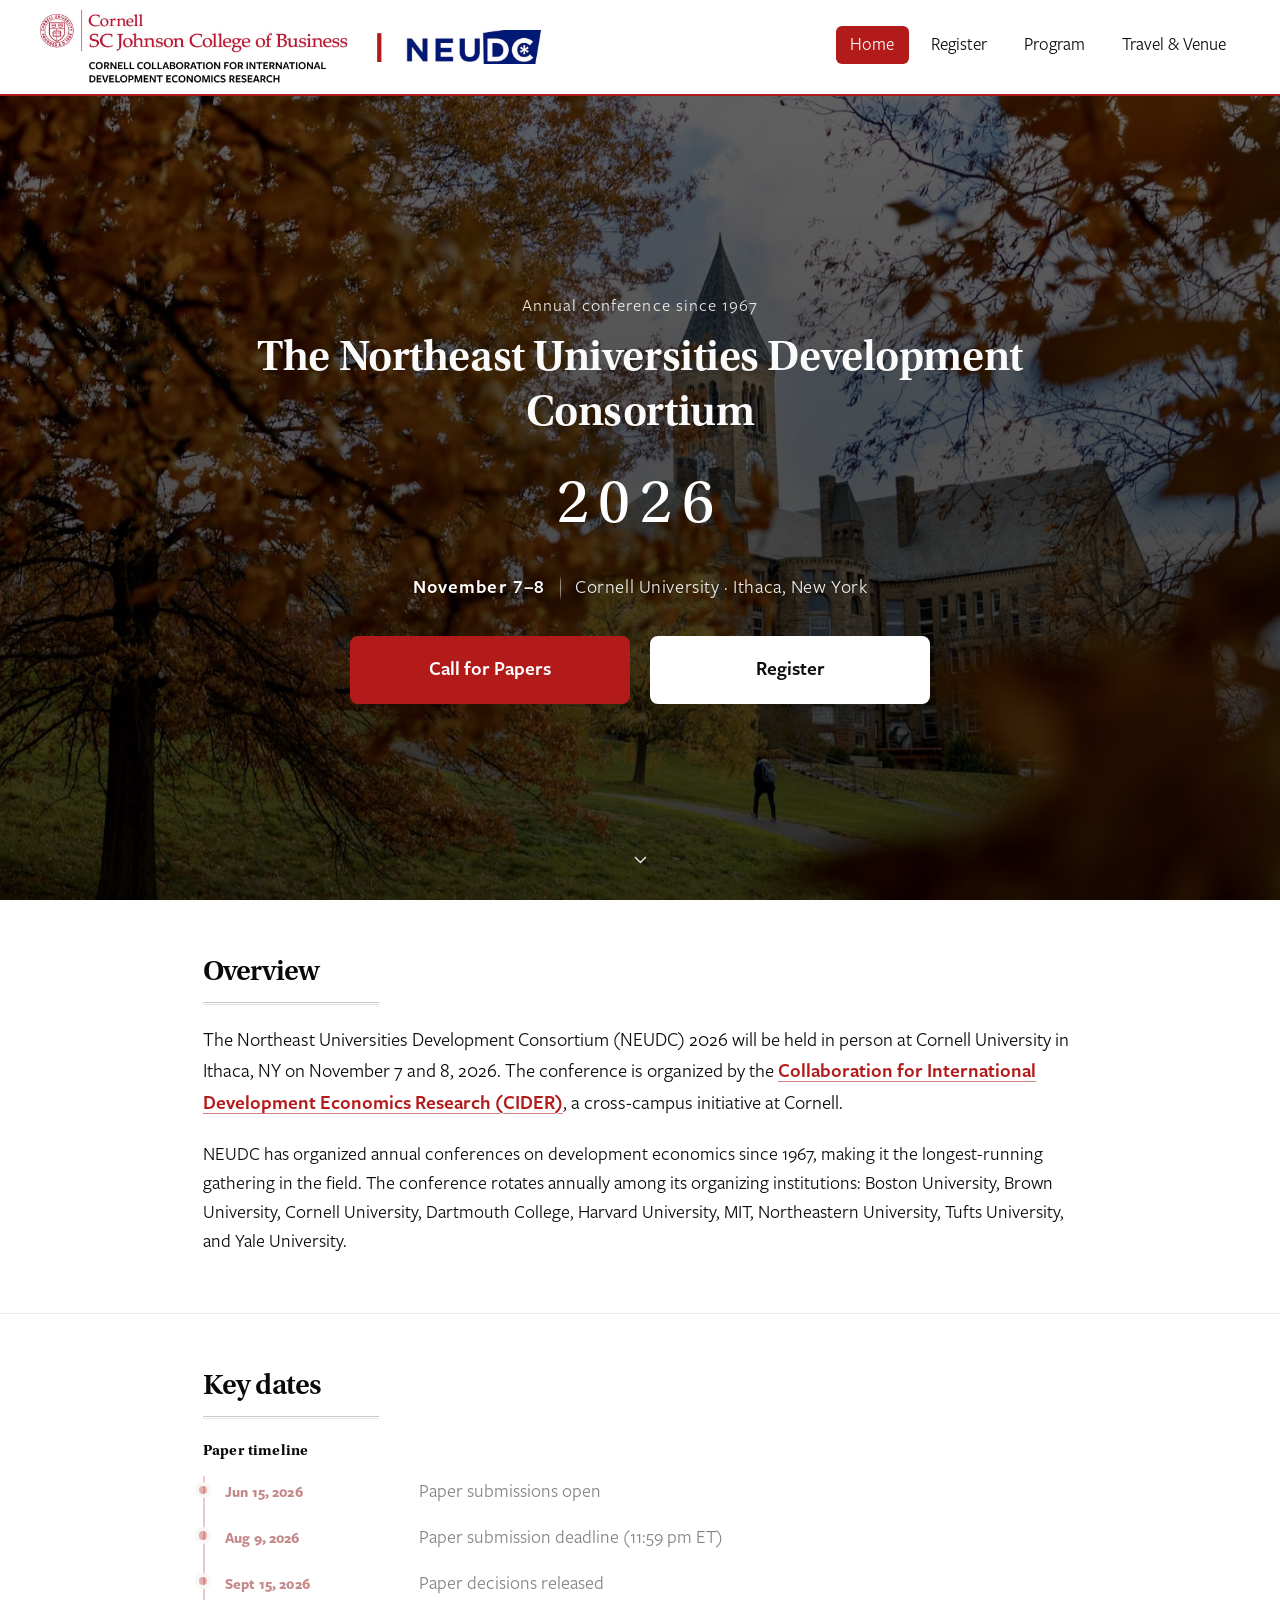
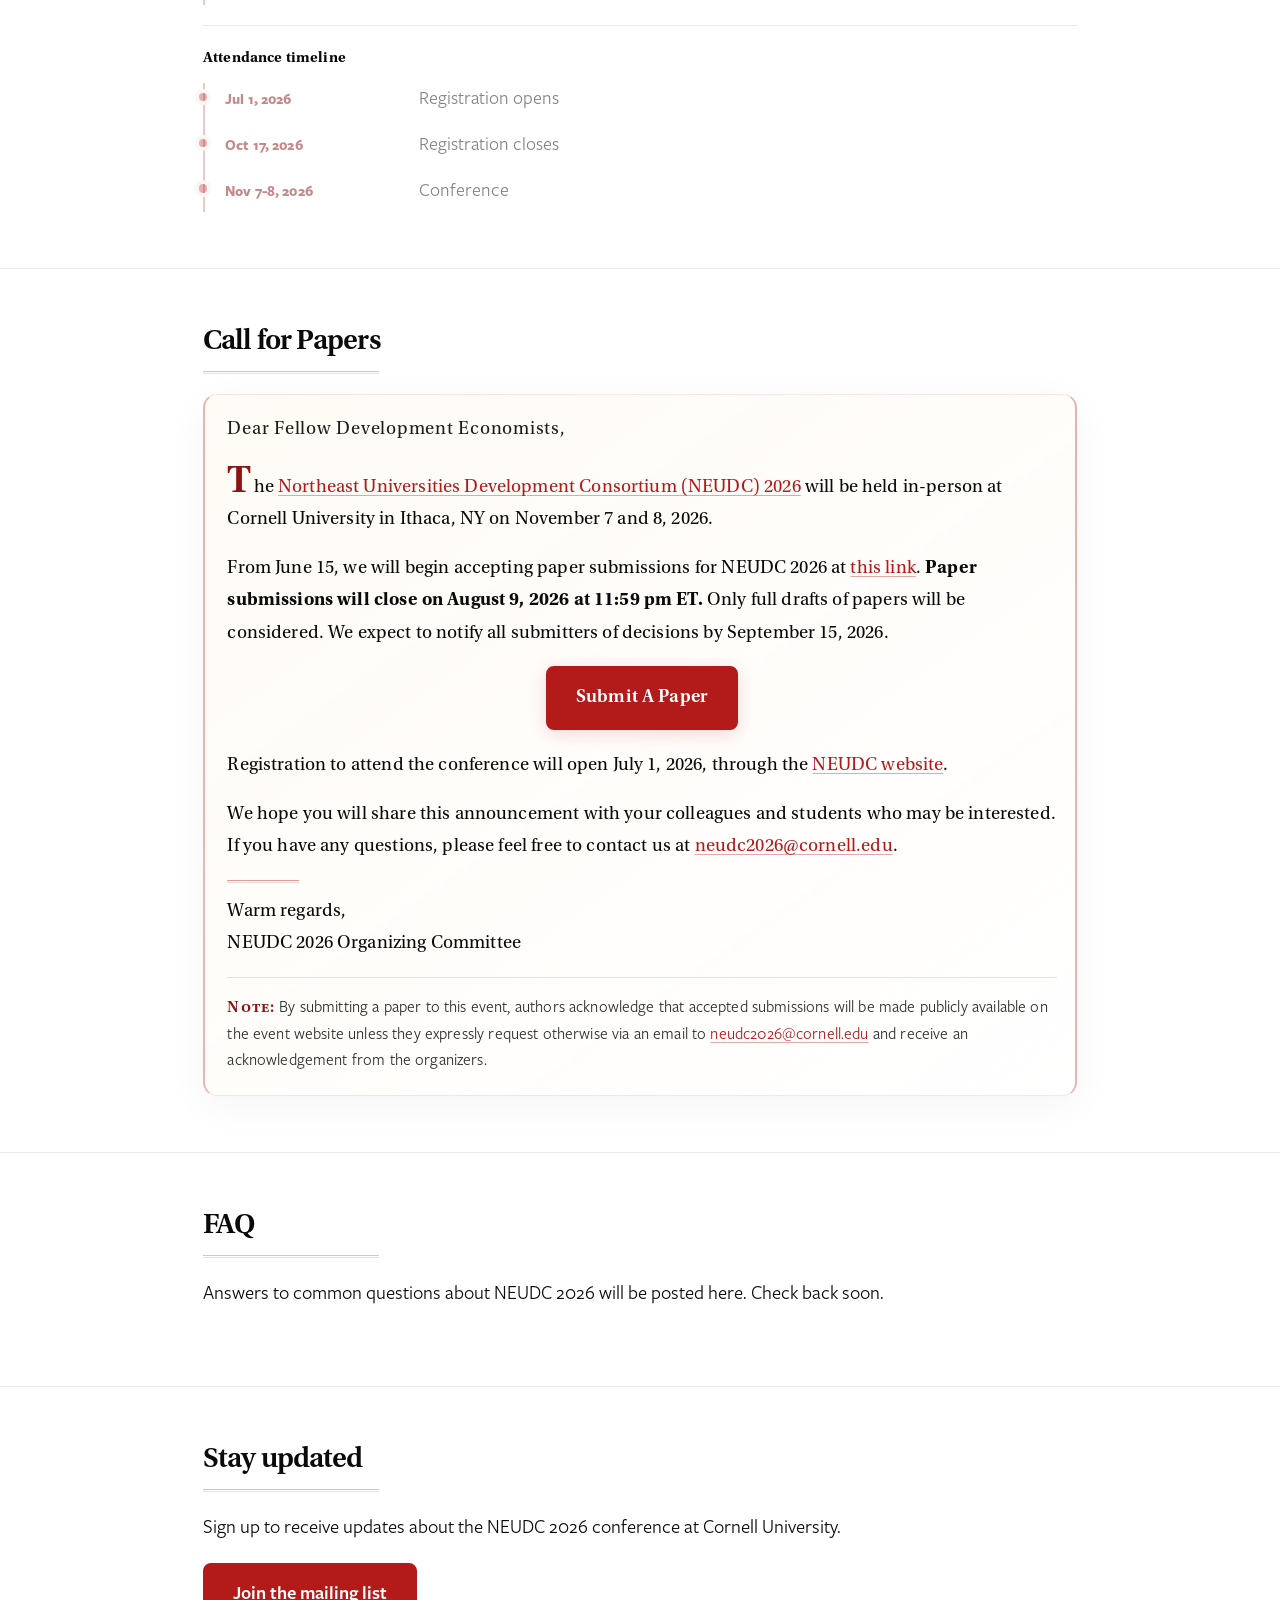
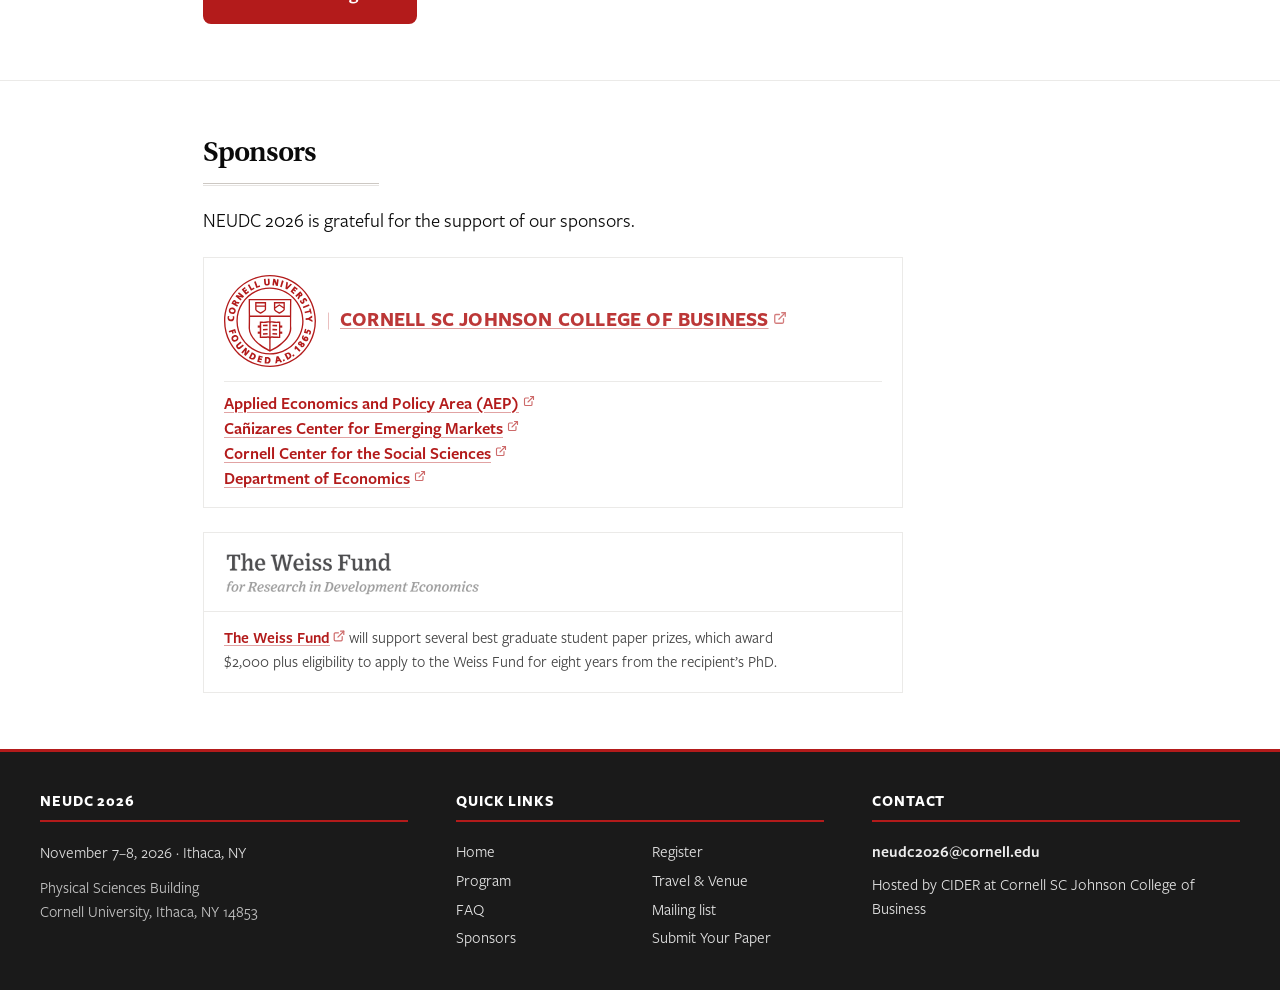
==== index.html @ 5d33b1e3 "Align Event schema with Google format on homepage only. Use standalone Event JSON-LD with Performing" ====
<!DOCTYPE html>
<html lang="en">
<head>
  <meta charset="utf-8">
  <meta name="viewport" content="width=device-width, initial-scale=1">
  <link rel="icon" href="favicon.svg" type="image/svg+xml">
  <link rel="icon" href="favicon-48.png" type="image/png" sizes="48x48">
  <link rel="icon" href="favicon-32.png" type="image/png" sizes="32x32">
  <link rel="apple-touch-icon" href="apple-touch-icon.png">
  <title>NEUDC 2026 | Development Economics Conference | Cornell University, Ithaca NY</title>
  <meta name="description" content="NEUDC 2026 — the Northeast Universities Development Consortium development economics conference at Cornell University, Ithaca, NY, November 7–8, 2026. Submit papers, register, view program, travel, and venue details.">
  <meta name="keywords" content="NEUDC, NEUDC 2026, development economics conference, Northeast Universities Development Consortium, Cornell University, Ithaca NY, call for papers, CIDER, development economics, economics conference 2026">
  <meta name="robots" content="index, follow, max-image-preview:large, max-snippet:-1, max-video-preview:-1">
  <meta name="googlebot" content="index, follow">
  <meta name="author" content="NEUDC 2026 Organizing Committee, Cornell University">
  <meta name="creator" content="Carey Okal">
  <meta name="designer" content="Carey Okal">
  <meta name="geo.region" content="US-NY">
  <meta name="geo.placename" content="Ithaca">
  <meta name="ICBM" content="42.4488, -76.4854">
  <meta name="theme-color" content="#b31b1b">
  <meta name="application-name" content="NEUDC 2026">
  <link rel="canonical" href="https://cidercornell.github.io/neudc2026/">
  <link rel="alternate" hreflang="en-US" href="https://cidercornell.github.io/neudc2026/">
  <link rel="alternate" hreflang="x-default" href="https://cidercornell.github.io/neudc2026/">
  <meta property="og:type" content="website">
  <meta property="og:site_name" content="NEUDC 2026">
  <meta property="og:locale" content="en_US">
  <meta property="og:title" content="NEUDC 2026 | Development Economics Conference | Cornell University">
  <meta property="og:description" content="Northeast Universities Development Consortium conference at Cornell University, Ithaca, NY — November 7–8, 2026. Call for papers, registration, program, and travel.">
  <meta property="og:url" content="https://cidercornell.github.io/neudc2026/">
  <meta property="og:image" content="https://cidercornell.github.io/neudc2026/cornell-seal-512.png">
  <meta property="og:image:width" content="512">
  <meta property="og:image:height" content="512">
  <meta property="og:image:alt" content="Cornell University seal — NEUDC 2026">
  <meta name="twitter:card" content="summary_large_image">
  <meta name="twitter:title" content="NEUDC 2026 | Development Economics Conference | Cornell University">
  <meta name="twitter:description" content="NEUDC 2026 at Cornell University, Ithaca, NY — November 7–8, 2026. Call for papers, registration, program, and travel information.">
  <meta name="twitter:image" content="https://cidercornell.github.io/neudc2026/cornell-seal-512.png">
  <meta name="twitter:image:alt" content="Cornell University seal — NEUDC 2026">
  <script type="application/ld+json">
  {
    "@context": "https://schema.org",
    "@graph": [
      {
        "@type": "WebSite",
        "@id": "https://cidercornell.github.io/neudc2026/#website",
        "name": "NEUDC 2026",
        "alternateName": [
          "NEUDC",
          "Northeast Universities Development Consortium",
          "Northeast Universities Development Consortium 2026",
          "NEUDC development economics conference"
        ],
        "url": "https://cidercornell.github.io/neudc2026/",
        "description": "Official website for NEUDC 2026, the Northeast Universities Development Consortium annual development economics conference at Cornell University, November 7–8, 2026.",
        "inLanguage": "en-US",
        "publisher": {
          "@id": "https://cidercornell.github.io/neudc2026/#organization"
        },
        "author": {
          "@id": "https://cidercornell.github.io/neudc2026/#carey-okal"
        },
        "maintainer": {
          "@id": "https://cidercornell.github.io/neudc2026/#carey-okal"
        },
        "about": {
          "@id": "https://cidercornell.github.io/neudc2026/#event"
        }
      },
      {
        "@type": "Person",
        "@id": "https://cidercornell.github.io/neudc2026/#carey-okal",
        "name": "Carey Okal",
        "jobTitle": "Webmaster",
        "email": "com34@cornell.edu",
        "url": "https://cidercornell.github.io/neudc2026/",
        "worksFor": {
          "@type": "Organization",
          "name": "Collaboration for International Development Economics Research (CIDER)",
          "url": "https://business.cornell.edu/centers/cider/"
        }
      },
      {
        "@type": "Organization",
        "@id": "https://cidercornell.github.io/neudc2026/#organization",
        "name": "Northeast Universities Development Consortium",
        "alternateName": ["NEUDC", "NEUDC 2026"],
        "url": "https://cidercornell.github.io/neudc2026/",
        "logo": "https://cidercornell.github.io/neudc2026/cornell-seal-512.png",
        "email": "neudc2026@cornell.edu",
        "parentOrganization": {
          "@type": "Organization",
          "name": "Cornell University",
          "url": "https://www.cornell.edu/"
        }
      },
      {
        "@type": "WebPage",
        "@id": "https://cidercornell.github.io/neudc2026/#webpage",
        "url": "https://cidercornell.github.io/neudc2026/",
        "name": "NEUDC 2026 | Development Economics Conference | Cornell University",
        "description": "Official NEUDC 2026 conference website with call for papers, key dates, registration, program, travel, and venue information.",
        "isPartOf": {
          "@id": "https://cidercornell.github.io/neudc2026/#website"
        },
        "about": {
          "@id": "https://cidercornell.github.io/neudc2026/#event"
        },
        "inLanguage": "en-US",
        "author": {
          "@id": "https://cidercornell.github.io/neudc2026/#carey-okal"
        },
        "creator": {
          "@id": "https://cidercornell.github.io/neudc2026/#carey-okal"
        },
        "primaryImageOfPage": {
          "@type": "ImageObject",
          "url": "https://cidercornell.github.io/neudc2026/cornell-seal-512.png"
        }
      }
    ]
  }
  </script>
  <script type="application/ld+json">
  {
    "@context": "https://schema.org",
    "@type": "Event",
    "@id": "https://cidercornell.github.io/neudc2026/#event",
    "name": "NEUDC 2026 — Northeast Universities Development Consortium Conference",
    "description": "Annual development economics conference hosted by Cornell University and CIDER. In-person conference November 7–8, 2026 at the Physical Sciences Building.",
    "startDate": "2026-11-07T08:00:00-05:00",
    "endDate": "2026-11-08T18:00:00-05:00",
    "eventAttendanceMode": "https://schema.org/OfflineEventAttendanceMode",
    "eventStatus": "https://schema.org/EventScheduled",
    "location": {
      "@type": "Place",
      "name": "Physical Sciences Building, Cornell University",
      "address": {
        "@type": "PostalAddress",
        "streetAddress": "245 East Avenue",
        "addressLocality": "Ithaca",
        "addressRegion": "NY",
        "postalCode": "14853",
        "addressCountry": "US"
      }
    },
    "image": [
      "https://cidercornell.github.io/neudc2026/cornell-seal-512.png",
      "https://cidercornell.github.io/neudc2026/cornell_photos/cornell_fall.jpeg"
    ],
    "offers": {
      "@type": "Offer",
      "url": "https://cidercornell.github.io/neudc2026/register.html",
      "price": 300,
      "priceCurrency": "USD",
      "availability": "https://schema.org/PreOrder",
      "validFrom": "2026-07-01"
    },
    "performer": {
      "@type": "PerformingGroup",
      "name": "Northeast Universities Development Consortium"
    },
    "organizer": {
      "@type": "Organization",
      "name": "Collaboration for International Development Economics Research (CIDER)",
      "url": "https://business.cornell.edu/centers/cider/"
    },
    "url": "https://cidercornell.github.io/neudc2026/"
  }
  </script>
  <link rel="stylesheet" href="styles.css">
</head>
<body id="top">
  <a href="#top" class="scroll-to-top" aria-label="Scroll to top" title="Back to top">↑</a>
  <header class="site-header">
    <div class="wrap">
      <div class="header-left">
        <a href="index.html" class="logo-link">
          <img src="SC-Johnson-College-Logo-package/Digital/PNG/cornell-cider-header-logo.png" alt="Cornell SC Johnson College of Business" class="logo-cornell">
          <span class="logo-sep" aria-hidden="true">|</span>
          <img src="NEUDC%20logo.jpg" alt="NEUDC, The Northeast Universities Development Consortium" class="logo-neudc">
        </a>
        <button type="button" class="hamburger" aria-label="Toggle menu" aria-expanded="false">
          <span class="hamburger-line"></span>
          <span class="hamburger-line"></span>
          <span class="hamburger-line"></span>
        </button>
      </div>
      <nav class="nav-wrapper" aria-label="Main">
        <ul class="nav">
          <li><a href="index.html" class="active">Home</a></li>
          <li><a href="register.html">Register</a></li>
          <li><a href="program.html">Program</a></li>
          <li><a href="travel.html">Travel &amp; Venue</a></li>
        </ul>
      </nav>
    </div>
  </header>

  <div class="home-viewport">
    <section class="hero hero-with-photo" style="background-image: url('cornell_photos/cornell_fall.jpeg');">
      <div class="hero-overlay"></div>
      <div class="hero-content">
        <p class="hero-tagline">Annual conference since 1967</p>
        <h1>The Northeast Universities Development Consortium</h1>
        <p class="hero-year">2026</p>
        <p class="meta">
          <span class="meta-dates">November 7–8</span>
          <span class="meta-sep" aria-hidden="true"></span>
          <span class="meta-place">Cornell University · Ithaca, New York</span>
        </p>
        <div class="ctas">
          <a href="#cfp" class="cta cta-primary">Call for Papers</a>
          <a href="register.html" class="cta cta-secondary">Register</a>
        </div>
      </div>
      <a href="#section-about" class="hero-scroll-hint" aria-label="Scroll to content">
        <span class="hero-scroll-hint-icon" aria-hidden="true"><svg xmlns="http://www.w3.org/2000/svg" width="20" height="20" viewBox="0 0 24 24" fill="none" stroke="currentColor" stroke-width="2" stroke-linecap="round" stroke-linejoin="round"><path d="M6 9l6 6 6-6"/></svg></span>
      </a>
    </section>
  </div>

  <section id="section-about" class="content-section section-about">
    <div class="section-wrap">
      <h2 class="subpage-title">Overview</h2>
      <p class="lead">The Northeast Universities Development Consortium (NEUDC) 2026 will be held in person at Cornell University in Ithaca, NY on November 7 and 8, 2026. The conference is organized by the <a href="https://business.cornell.edu/centers/cider/" target="_blank" rel="noopener">Collaboration for International Development Economics Research (CIDER)</a>, a cross-campus initiative at Cornell.</p>
      <p>NEUDC has organized annual conferences on development economics since 1967, making it the longest-running gathering in the field. The conference rotates annually among its organizing institutions: Boston University, Brown University, Cornell University, Dartmouth College, Harvard University, MIT, Northeastern University, Tufts University, and Yale University.</p>

    </div>
  </section>

  <section id="section-dates" class="content-section section-dates" aria-labelledby="dates-heading">
    <div class="section-wrap">
      <h2 id="dates-heading" class="subpage-title">Key dates</h2>
      <div class="key-dates-groups">
        <div class="key-dates-group">
          <h3 class="key-dates-group__title">Paper timeline</h3>
          <ul class="key-dates-list" data-timeline="paper" aria-label="Paper-related key dates">
            <li class="key-dates-list__item" data-phase-start="2026-06-15" data-phase-end="2026-08-09">
              <span class="key-dates-list__date">Jun 15, 2026</span>
              <span class="key-dates-list__event">Paper submissions open</span>
            </li>
            <li class="key-dates-list__item" data-date="2026-08-09">
              <span class="key-dates-list__date">Aug 9, 2026</span>
              <span class="key-dates-list__event">Paper submission deadline (11:59 pm ET)</span>
            </li>
            <li class="key-dates-list__item" data-date="2026-09-15">
              <span class="key-dates-list__date">Sept 15, 2026</span>
              <span class="key-dates-list__event">Paper decisions released</span>
            </li>
          </ul>
        </div>
        <div class="key-dates-group">
          <h3 class="key-dates-group__title">Attendance timeline</h3>
          <ul class="key-dates-list" data-timeline="attendance" data-registration-opens="2026-07-01" aria-label="Registration and conference key dates">
            <li class="key-dates-list__item" data-awaiting-open data-phase-end="2026-10-17">
              <span class="key-dates-list__date">Jul 1, 2026</span>
              <span class="key-dates-list__event">Registration opens</span>
            </li>
            <li class="key-dates-list__item" data-registration-period-end="2026-10-17">
              <span class="key-dates-list__date">Oct 17, 2026</span>
              <span class="key-dates-list__event">Registration closes</span>
            </li>
            <li class="key-dates-list__item" data-date="2026-11-07" data-date-end="2026-11-08">
              <span class="key-dates-list__date">Nov 7-8, 2026</span>
              <span class="key-dates-list__event">Conference</span>
            </li>
          </ul>
        </div>
      </div>
    </div>
  </section>

  <section id="cfp" class="content-section section-cfp" aria-labelledby="cfp-heading">
    <div class="section-wrap">
      <h2 id="cfp-heading" class="subpage-title">Call for Papers</h2>

      <div class="cfp-epistle">
        <p class="cfp-epistle__salutation">Dear Fellow Development Economists,</p>
        <p class="cfp-epistle__opening">The <a href="https://cidercornell.github.io/neudc2026/" target="_blank" rel="noopener">Northeast Universities Development Consortium (NEUDC) 2026</a> will be held in-person at Cornell University in Ithaca, NY on November 7 and 8, 2026.</p>
        <p>From June 15, we will begin accepting paper submissions for NEUDC 2026 at <a href="https://editorialexpress.com/cgi-bin/conference/conference.cgi?action=login&amp;db_name=NEUDC2026">this link</a>. <strong>Paper submissions will close on August 9, 2026 at 11:59 pm ET.</strong> Only full drafts of papers will be considered. We expect to notify all submitters of decisions by September 15, 2026.</p>

        <div class="cfp-actions">
          <a id="cfp-submit-link" class="cta cta-primary" href="https://editorialexpress.com/cgi-bin/conference/conference.cgi?action=login&amp;db_name=NEUDC2026">Submit A Paper</a>
        </div>

        <p>Registration to attend the conference will open July 1, 2026, through the <a href="https://cidercornell.github.io/neudc2026/" target="_blank" rel="noopener">NEUDC website</a>.</p>
        <p>We hope you will share this announcement with your colleagues and students who may be interested. If you have any questions, please feel free to contact us at <a href="mailto:neudc2026@cornell.edu">neudc2026@cornell.edu</a>.</p>
        <p class="cfp-epistle__signoff">Warm regards,<br>NEUDC 2026 Organizing Committee</p>

        <aside class="cfp-notice" aria-label="Public availability">
          <p><span class="cfp-notice__label">Note:</span> By submitting a paper to this event, authors acknowledge that accepted submissions will be made publicly available on the event website unless they expressly request otherwise via an email to <a href="mailto:neudc2026@cornell.edu">neudc2026@cornell.edu</a> and receive an acknowledgement from the organizers.</p>
        </aside>
      </div>
    </div>
  </section>

  <section id="faq" class="content-section section-faq" aria-labelledby="faq-heading">
    <div class="section-wrap">
      <h2 id="faq-heading" class="subpage-title">FAQ</h2>
      <p class="lead section-faq__intro">Answers to common questions about NEUDC 2026 will be posted here. Check back soon.</p>
    </div>
  </section>

  <section id="updates" class="content-section section-updates" aria-labelledby="updates-heading">
    <div class="section-wrap">
      <h2 id="updates-heading" class="subpage-title">Stay updated</h2>
      <p class="lead section-updates__intro">Sign up to receive updates about the NEUDC 2026 conference at Cornell University.</p>
      <p class="section-updates__action">
        <a href="https://forms.gle/FpJ3Eu2caAadi6Ca9" class="cta cta-primary" target="_blank" rel="noopener noreferrer">Join the mailing list</a>
      </p>
    </div>
  </section>

  <section id="sponsors" class="content-section section-sponsors" aria-labelledby="sponsors-heading">
    <div class="section-wrap">
      <h2 id="sponsors-heading" class="subpage-title">Sponsors</h2>
      <p class="lead section-sponsors__intro">NEUDC 2026 is grateful for the support of our sponsors.</p>
      <div class="sponsors-grid">
        <div class="sponsor-badge" aria-label="Sponsor listing for Cornell units">
          <div class="sponsor-badge__top">
            <img src="sponsors/cornell_seal_simple_web_b31b1b.svg" alt="" aria-hidden="true" class="sponsor-badge__seal">
            <div class="sponsor-badge__colleges">
              <a href="https://business.cornell.edu/" class="sponsor-badge__colleges-link" target="_blank" rel="noopener noreferrer">Cornell SC Johnson College of Business</a>
            </div>
          </div>
          <div class="sponsor-badge__bottom">
            <a href="https://business.cornell.edu/faculty-research/areas/applied-economics-and-policy/" class="sponsor-badge__bottom-link" target="_blank" rel="noopener noreferrer">Applied Economics and Policy Area (AEP)</a>
            <a href="https://business.cornell.edu/centers/ccem/about/" class="sponsor-badge__bottom-link" target="_blank" rel="noopener noreferrer">Cañizares Center for Emerging Markets</a>
            <a href="https://socialsciences.cornell.edu/" class="sponsor-badge__bottom-link" target="_blank" rel="noopener noreferrer">Cornell Center for the Social Sciences</a>
            <a href="https://economics.cornell.edu/" class="sponsor-badge__bottom-link" target="_blank" rel="noopener noreferrer">Department of Economics</a>
          </div>
        </div>

        <aside class="weiss-prize" aria-label="Weiss Fund">
          <a href="https://weissfund.uchicago.edu/" class="weiss-prize__brand" target="_blank" rel="noopener noreferrer">
            <img src="sponsors/weiss_fund_logo.png" alt="The Weiss Fund for Research in Development Economics" class="weiss-prize__logo" width="768" height="137">
          </a>
          <div class="weiss-prize__body">
            <p class="weiss-prize__text"><a href="https://weissfund.uchicago.edu/" class="weiss-prize__text-link" target="_blank" rel="noopener noreferrer">The Weiss Fund</a> will support several best graduate student paper prizes, which award $2,000 plus eligibility to apply to the Weiss Fund for eight years from the recipient&rsquo;s PhD.</p>
          </div>
        </aside>
      </div>
    </div>
  </section>

  <footer class="site-footer">
    <div class="site-footer__wrap">
      <div class="site-footer__brand">
        <h3 class="site-footer__col-title">NEUDC 2026</h3>
        <span class="site-footer__meta">November 7–8, 2026 · Ithaca, NY</span>
        <span class="site-footer__address">Physical Sciences Building<br>Cornell University, Ithaca, NY 14853</span>
      </div>
      <nav class="site-footer__links" aria-labelledby="footer-nav-heading">
        <h3 class="site-footer__col-title" id="footer-nav-heading">Quick links</h3>
        <div class="site-footer__link-grid">
        <a href="index.html">Home</a>
        <a href="register.html">Register</a>
        <a href="program.html">Program</a>
        <a href="travel.html">Travel &amp; Venue</a>
        <a href="#faq">FAQ</a>
        <a href="#updates">Mailing list</a>
        <a href="#sponsors">Sponsors</a>
        <a href="#cfp">Submit Your Paper</a>
        </div>
      </nav>
      <div class="site-footer__contact">
        <h3 class="site-footer__col-title">Contact</h3>
        <p class="site-footer__contact-line"><a href="mailto:neudc2026@cornell.edu" class="site-footer__link" title="Email neudc2026@cornell.edu">neudc2026@cornell.edu</a></p>
        <p class="site-footer__contact-line">Hosted by CIDER at Cornell SC Johnson College of Business</p>
      </div>
    </div>
  </footer>
  <script>
    (function() {
      var btn = document.querySelector('.scroll-to-top');
      if (!btn) return;
      function toggle() { btn.classList.toggle('visible', window.scrollY > 400); }
      window.addEventListener('scroll', toggle);
      toggle();
    })();
    (function() {
      var hamburger = document.querySelector('.hamburger');
      var nav = document.querySelector('.nav-wrapper');
      if (!hamburger || !nav) return;
      function openMenu() {
        hamburger.setAttribute('aria-expanded', 'true');
        nav.classList.add('is-open');
        document.body.classList.add('menu-open');
      }
      function closeMenu() {
        hamburger.setAttribute('aria-expanded', 'false');
        nav.classList.remove('is-open');
        document.body.classList.remove('menu-open');
      }
      hamburger.addEventListener('click', function() {
        if (nav.classList.contains('is-open')) closeMenu();
        else openMenu();
      });
      nav.querySelectorAll('.nav a').forEach(function(a) {
        a.addEventListener('click', closeMenu);
      });
      document.addEventListener('keydown', function(e) {
        if (e.key === 'Escape') closeMenu();
      });
    })();
    (function() {
      function parseDay(str, endOfDay) {
        var p = str.split('-');
        var d = new Date(+p[0], +p[1] - 1, +p[2]);
        if (endOfDay) d.setHours(23, 59, 59, 999);
        else d.setHours(0, 0, 0, 0);
        return d;
      }

      function todayNoon() {
        var t = new Date();
        t.setHours(12, 0, 0, 0);
        return t;
      }

      function stateForItem(item, today, regOpens) {
        var ps = item.getAttribute('data-phase-start');
        var pe = item.getAttribute('data-phase-end');
        var date = item.getAttribute('data-date');
        var dateEnd = item.getAttribute('data-date-end');
        var periodEnd = item.getAttribute('data-registration-period-end');

        if (item.hasAttribute('data-awaiting-open')) {
          if (regOpens && today >= regOpens) return 'past';
          if (pe && today > parseDay(pe, true)) return 'past';
          return regOpens ? 'future' : 'current';
        }

        if (periodEnd && regOpens) {
          var end = parseDay(periodEnd, true);
          if (today > end) return 'past';
          if (today >= regOpens) return 'current';
          return 'future';
        }

        if (ps && pe) {
          if (today > parseDay(pe, true)) return 'past';
          if (today >= parseDay(ps, false)) return 'current';
          return 'future';
        }

        if (date) {
          var start = parseDay(date, false);
          var end = dateEnd ? parseDay(dateEnd, true) : parseDay(date, true);
          if (today > end) return 'past';
          if (today >= start) return 'current';
          return 'future';
        }

        return 'future';
      }

      function applyTimeline(list) {
        var items = Array.prototype.slice.call(list.querySelectorAll('.key-dates-list__item'));
        var today = todayNoon();
        var regStr = list.getAttribute('data-registration-opens');
        var regOpens = regStr ? parseDay(regStr, false) : null;
        var states = items.map(function(item) {
          return stateForItem(item, today, regOpens);
        });

        if (states.indexOf('current') === -1) {
          for (var i = 0; i < states.length - 1; i++) {
            if (states[i] === 'past' && states[i + 1] === 'future') {
              states[i + 1] = 'current';
              break;
            }
          }
        }

        var currentIdx = [];
        states.forEach(function(s, idx) {
          if (s === 'current') currentIdx.push(idx);
        });
        if (currentIdx.length > 1) {
          for (var j = 1; j < currentIdx.length; j++) {
            states[currentIdx[j]] = 'past';
          }
        }

        items.forEach(function(item, i) {
          item.classList.remove('is-past', 'is-current', 'is-future');
          item.classList.add('is-' + states[i]);
          if (states[i] === 'current') item.setAttribute('aria-current', 'step');
          else item.removeAttribute('aria-current');
        });
      }

      document.querySelectorAll('.key-dates-list[data-timeline]').forEach(applyTimeline);
    })();
  </script>
</body>
</html>
---- styles.css ----
/* NEUDC 2026 — Cornell University / CIDER */

/* Branded fonts — Freight Sans (body), Utopia (headlines) */
@font-face {
  font-family: "Freight Sans Pro";
  src: url("Branded Fonts/Freight Sans/FreightSansProBook-Regular.otf") format("opentype");
  font-weight: 400;
  font-style: normal;
  font-display: swap;
}

@font-face {
  font-family: "Freight Sans Pro";
  src: url("Branded Fonts/Freight Sans/FreightSansProBook-Italic.otf") format("opentype");
  font-weight: 400;
  font-style: italic;
  font-display: swap;
}

@font-face {
  font-family: "Freight Sans Pro";
  src: url("Branded Fonts/Freight Sans/FreightSansProSemibold-Regular.otf") format("opentype");
  font-weight: 600;
  font-style: normal;
  font-display: swap;
}

@font-face {
  font-family: "Freight Sans Pro";
  src: url("Branded Fonts/Freight Sans/FreightSansProBold-Regular.otf") format("opentype");
  font-weight: 700;
  font-style: normal;
  font-display: swap;
}

@font-face {
  font-family: "Utopia Std";
  src: url("Branded Fonts/Utopia/UtopiaStd-Regular.otf") format("opentype");
  font-weight: 400;
  font-style: normal;
  font-display: swap;
}

@font-face {
  font-family: "Utopia Std";
  src: url("Branded Fonts/Utopia/UtopiaStd-Italic.otf") format("opentype");
  font-weight: 400;
  font-style: italic;
  font-display: swap;
}

@font-face {
  font-family: "Utopia Std";
  src: url("Branded Fonts/Utopia/UtopiaStd-Semibold.otf") format("opentype");
  font-weight: 600;
  font-style: normal;
  font-display: swap;
}

@font-face {
  font-family: "Utopia Std";
  src: url("Branded Fonts/Utopia/UtopiaStd-Bold.otf") format("opentype");
  font-weight: 700;
  font-style: normal;
  font-display: swap;
}

:root {
  --font-body: "Freight Sans Pro", Georgia, "Times New Roman", serif;
  --font-heading: "Utopia Std", Georgia, "Times New Roman", serif;
  /* Primary palette — Cornell red, used for primary CTAs, nav active, links, accents */
  --cornell-red: #b31b1b;
  --cornell-red-dark: #8b1515;
  --cornell-red-light: #d43838;
  /* Cornell brand blue — paired with red in header logo separator */
  --cornell-blue: #003d7c;
  /* Neutrals */
  --text: #0a0a0a;
  /* Match body: avoid gray secondary copy site-wide */
  --text-muted: var(--text);
  --text-light: var(--text);
  --bg: #f8f7f5;
  /* Key dates timeline dot halo (matches section wash); program agenda uses --bg-alt on cards */
  --bg-soft: #f8f7f5;
  --bg-subtle: #f3f2ef;
  --bg-alt: #fff;
  --white: #fff;
  --border: #ddd;
  --border-light: #ebeae8;
  /* Intentional link/CTA use */
  --link: var(--cornell-red);
  --link-hover: var(--cornell-red-dark);
  /* Motion */
  --ease-out: cubic-bezier(0.25, 0.46, 0.45, 0.94);
  --transition-fast: 0.2s var(--ease-out);
  --transition-medium: 0.3s var(--ease-out);
  /* Typography — aligned with register page */
  --type-page-title: clamp(1.45rem, 2.6vw, 1.85rem);
  --type-section: 1.03rem;
  /* Body copy — slightly larger for Freight Sans readability */
  --type-body: 1.18rem;
  --type-lead: 1.22rem;
  --type-detail: 1.06rem;
  --type-line-snug: 1.55;
  --type-line-prose: 1.62;
  /* Register page: .register-page__wrap = content-max; .register-column = register-column-max (same site column everywhere) */
  --register-column-max: 38em;
  --content-max: min(var(--register-column-max), 100%);
  /* Header + footer bar: wider than reading column so nav / 3-col footer don’t crush */
  --header-wrap-max: min(1200px, 100%);
  --footer-wrap-max: var(--header-wrap-max);
  /* Match .content-section horizontal padding so the column lines up with the nav */
  --site-gutter: 2rem;
  --title-rule-strong: rgba(74, 58, 40, 0.28);
  --title-rule-soft: rgba(74, 58, 40, 0.14);
  /* Match .site-header: padding + tallest logo row + border (avoids cream body strip under hero) */
  --site-header-offset: calc(76px + 1.1rem + 2px);
}

* {
  box-sizing: border-box;
}

html {
  scroll-behavior: smooth;
  scroll-padding-top: var(--site-header-offset);
  height: 100%;
}

body {
  margin: 0;
  min-height: 100%;
  display: flex;
  flex-direction: column;
  font-family: var(--font-body);
  font-size: 23px;
  line-height: 1.65;
  color: var(--text);
  background: var(--bg);
}

/* Site header */
.site-header {
  position: sticky;
  top: 0;
  z-index: 200;
  background: var(--white);
  padding: 0.55rem var(--site-gutter);
  border-bottom: 2px solid var(--cornell-red);
}

.site-header .wrap {
  max-width: var(--header-wrap-max);
  margin: 0 auto;
  display: flex;
  align-items: center;
  justify-content: space-between;
  flex-wrap: nowrap;
  gap: 1rem;
  position: relative;
}

.header-left {
  display: flex;
  align-items: center;
  gap: 1rem;
  min-width: 0;
  flex: 1 1 auto;
}

/* Hamburger — hidden on large screens, shown on small */
.hamburger {
  display: none;
  flex-direction: column;
  justify-content: center;
  gap: 5px;
  width: 44px;
  height: 44px;
  padding: 10px;
  background: none;
  border: none;
  cursor: pointer;
  border-radius: 6px;
  transition: background var(--transition-fast);
  color: var(--text);
}
.hamburger:hover {
  background: rgba(179, 27, 27, 0.08);
}
.hamburger-line {
  display: block;
  width: 22px;
  height: 2px;
  background: currentColor;
  border-radius: 1px;
  transition: transform var(--transition-medium), opacity var(--transition-fast);
}
.hamburger[aria-expanded="true"] .hamburger-line:nth-child(1) {
  transform: translateY(7px) rotate(45deg);
}
.hamburger[aria-expanded="true"] .hamburger-line:nth-child(2) {
  opacity: 0;
}
.hamburger[aria-expanded="true"] .hamburger-line:nth-child(3) {
  transform: translateY(-7px) rotate(-45deg);
}

.logo-link {
  display: flex;
  align-items: center;
  align-self: center;
  gap: 1.25rem;
  min-width: 0;
  max-width: 100%;
  text-decoration: none;
  color: var(--text);
  transition: opacity var(--transition-fast);
}

.logo-link:hover {
  opacity: 0.85;
}

.logo-link img {
  width: auto;
  height: auto;
  display: block;
  object-fit: contain;
  flex-shrink: 1;
  min-width: 0;
}

/* Large screens: original header logo scale */
.logo-link .logo-cornell {
  height: 76px;
  width: auto;
  max-height: 84px;
}

.logo-link .logo-neudc {
  height: 34px;
  width: auto;
  max-height: 38px;
}

/* | between logos */
.logo-sep {
  display: inline-flex;
  align-items: center;
  justify-content: center;
  flex-shrink: 0;
  font-weight: 700;
  font-size: clamp(1.35rem, 2.7vw, 2rem);
  line-height: 1;
  user-select: none;
  padding: 0 0.05em;
  color: var(--cornell-red);
}

.nav-wrapper {
  flex-shrink: 0;
}

.nav {
  display: flex;
  flex-wrap: nowrap;
  gap: 0.5rem;
  list-style: none;
  margin: 0;
  padding: 0;
}

.nav a {
  padding: 0.5rem 0.9rem;
  text-decoration: none;
  color: var(--text);
  font-size: 1.12rem;
  font-weight: 500;
  border-radius: 6px;
  transition: color var(--transition-fast), background var(--transition-fast);
  white-space: nowrap;
}

.nav a:hover {
  background: rgba(179, 27, 27, 0.08);
  color: var(--cornell-red);
  text-decoration: none;
}

.nav a.active {
  background: var(--cornell-red);
  color: var(--white);
}

/* Mobile: hamburger + slide-down nav (large screens unchanged) */
@media (max-width: 768px) {
  .site-header .wrap {
    align-items: center;
  }

  .header-left {
    width: 100%;
    min-width: 0;
    min-height: 56px;
    align-items: center;
    padding-right: 56px;
  }

  .logo-link {
    gap: 0.4rem;
    flex: 1 1 auto;
    align-items: center;
  }

  .hamburger {
    display: flex;
    position: absolute;
    top: 50%;
    right: 0;
    transform: translateY(-50%);
    z-index: 60;
  }
  /* Full viewport width — nav sits inside .wrap; center + translate breaks out to 100vw */
  .nav-wrapper {
    position: absolute;
    top: 100%;
    left: 50%;
    right: auto;
    width: 100vw;
    max-width: 100vw;
    box-sizing: border-box;
    transform: translateX(-50%) translateY(-8px);
    background: var(--white);
    border-top: 1px solid var(--border-light);
    box-shadow: 0 12px 40px rgba(0,0,0,0.08), 0 4px 12px rgba(0,0,0,0.04);
    padding: 0.75rem 1.25rem 1.25rem;
    z-index: 50;
    opacity: 0;
    visibility: hidden;
    pointer-events: none;
    transition: opacity var(--transition-medium), transform var(--transition-medium), visibility var(--transition-medium);
  }
  .nav-wrapper.is-open {
    opacity: 1;
    visibility: visible;
    pointer-events: auto;
    transform: translateX(-50%) translateY(0);
  }
  .nav {
    flex-direction: column;
    gap: 0.25rem;
  }
  .nav li {
    border-bottom: 1px solid var(--border-light);
  }
  .nav li:last-child {
    border-bottom: none;
  }
  .nav a {
    display: block;
    padding: 0.9rem 1.15rem;
    border-radius: 8px;
    font-size: 1.05rem;
    letter-spacing: 0.02em;
    transition: background var(--transition-fast), color var(--transition-fast);
  }
  .nav a:hover {
    background: rgba(179, 27, 27, 0.06);
    text-decoration: none;
  }
  .nav a.active {
    background: rgba(179, 27, 27, 0.1);
    color: var(--cornell-red);
  }
  body.menu-open {
    overflow: hidden;
  }
  /* Responsive text — scale on small screens only; large screens unchanged */
  body {
    font-size: clamp(18px, 3.5vw, 23px);
    line-height: 1.6;
  }
  .section-title,
  .content-section .section-title,
  .program-section__title {
    font-size: clamp(1rem, 2.8vw, var(--type-section));
  }
  .section-subtitle {
    font-size: clamp(1rem, 2.5vw, var(--type-section));
  }
  .lead {
    font-size: clamp(0.98rem, 2.2vw, var(--type-lead));
  }
  .home-intro {
    font-size: clamp(0.95rem, 2vw, 1.15rem);
  }
  /* Buttons centered on small screens */
  .ctas {
    justify-content: center;
    align-items: center;
  }
  .ctas .cta {
    width: 100%;
    max-width: 280px;
    margin-left: auto;
    margin-right: auto;
    text-align: center;
  }
  .hero-with-photo .ctas .cta {
    min-width: 0;
    width: 100%;
    max-width: 280px;
  }
  .hero-with-photo .hero-content h1 {
    font-size: clamp(1.55rem, 5vw, 2.45rem);
  }
  .hero-with-photo .hero-content .hero-tagline {
    font-size: clamp(0.8rem, 2vw, 1.1rem);
  }
  .hero-with-photo .hero-content .hero-year {
    font-size: clamp(2rem, 8vw, 4rem);
  }
  .hero-with-photo .hero-content .meta {
    font-size: clamp(0.85rem, 2.5vw, 1.2rem);
  }
}

/* Content sections — single background, thin line between */
.content-section {
  padding: 3.5rem var(--site-gutter);
  background: var(--bg-alt);
  border-top: 1px solid var(--border-light);
}

/* Travel & Program pages — plain white sections */
.logistics-page .content-section,
.program-page .content-section {
  background: var(--white);
}

.logistics-page .logistics-getting-there {
  border-top: none;
}

/* In-page anchors — clear sticky header; html scroll-padding handles header height */
#getting-to-ithaca,
#venue,
#getting-around,
#tcat,
#parking,
#lodging,
#agenda,
#our-team,
#section-about,
#section-dates,
#cfp,
#sponsors,
#faq,
#updates {
  scroll-margin-top: 1rem;
}

.content-section:first-of-type {
  border-top: none;
}

.contact-block {
  font-style: normal;
  margin: 0;
}

.contact-email {
  font-weight: 600;
  color: var(--cornell-red);
  text-decoration: none;
  border-bottom: 1px solid rgba(179, 27, 27, 0.42);
}

.contact-email:hover {
  color: var(--cornell-red-dark);
  border-bottom-color: var(--cornell-red-dark);
}

.contact-email:focus-visible {
  outline: 2px solid var(--cornell-red);
  outline-offset: 3px;
  border-radius: 2px;
}

.section-wrap {
  max-width: var(--content-max);
  margin: 0 auto;
}

.home-intro {
  font-size: 1.15rem;
  line-height: 1.7;
  color: var(--text-muted);
  margin: 0 0 2rem;
  padding-bottom: 2rem;
  border-bottom: 1px solid var(--border-light);
}

.section-label {
  display: inline-block;
  font-size: 0.75rem;
  font-weight: 600;
  letter-spacing: 0.18em;
  text-transform: uppercase;
  color: var(--cornell-red);
  margin-bottom: 0.75rem;
}

.section-head {
  margin-bottom: 2rem;
}

.section-head .section-title,
.section-head .subpage-title {
  margin-top: 0;
}

/* h2.subpage-title — no global h2 underline (Program section heads; home Overview / CFP / Contact) */
.section-head h2.subpage-title,
#section-about h2.subpage-title,
#section-dates h2.subpage-title,
#cfp h2.subpage-title,
#sponsors h2.subpage-title,
#faq h2.subpage-title,
#updates h2.subpage-title,
#our-team h2.subpage-title {
  border-bottom: none;
  padding-bottom: 0;
}

/* Default section h2 — register subsection scale (logistics, etc.) */
.section-title {
  font-size: 1.16rem;
  font-weight: 600;
  margin: 0 0 1.1rem;
  color: var(--text);
  letter-spacing: 0;
  line-height: 1.35;
  border-bottom: none;
  padding-bottom: 0;
}

.content-section .section-title {
  font-size: var(--type-section);
}

/* Home band h2s use .subpage-title at page-title scale (Register/Program h1) */

.section-subtitle {
  font-size: var(--type-section);
  font-weight: 600;
  margin: 1.5rem 0 0.5rem;
  color: var(--text);
  letter-spacing: 0;
}

.lead {
  font-size: var(--type-lead);
  line-height: var(--type-line-prose);
  color: var(--text-muted);
  margin: 0 0 1rem;
  text-wrap: pretty;
}

.deadline-accent {
  color: var(--cornell-red);
  font-weight: 700;
}

.content-section .lead {
  margin-bottom: 1.25rem;
}

.cfp-intro-stack {
  display: flex;
  flex-direction: column;
  gap: 0.7rem;
  margin: 0 0 1.35rem;
}

.cfp-intro-stack .lead {
  margin: 0;
}

.cfp-intro-stack p:not(.lead) {
  margin: 0;
  font-size: var(--type-body);
  line-height: var(--type-line-prose);
  color: var(--text);
}

.cfp-intro-stack p:not(.lead) strong {
  color: var(--cornell-red-dark);
  font-weight: 700;
}

.cfp-epistle {
  position: relative;
  margin-top: 0.15rem;
  padding: 1.2rem 1.15rem 1.35rem 1.4rem;
  border: 1px solid rgba(179, 27, 27, 0.1);
  border-left: 2px solid rgba(179, 27, 27, 0.32);
  border-right: 2px solid rgba(179, 27, 27, 0.32);
  border-radius: 14px;
  background: linear-gradient(145deg, rgba(255, 251, 245, 0.96) 0%, rgba(255, 255, 255, 0.98) 100%);
  box-shadow: 0 10px 40px rgba(10, 10, 10, 0.045);
  font-family: var(--font-heading);
  font-size: calc(var(--type-body) * 0.99);
  line-height: 1.72;
  letter-spacing: 0.008em;
  color: var(--text);
}

.cfp-epistle p {
  margin: 0 0 1.05rem;
  text-wrap: pretty;
}

.cfp-epistle p:last-child {
  margin-bottom: 0;
}

.cfp-epistle__salutation {
  margin-bottom: 0.55rem;
  letter-spacing: 0.04em;
  color: rgba(10, 10, 10, 0.92);
}

.cfp-epistle__opening::first-letter {
  display: inline-block;
  font-size: 2.15em;
  line-height: 1;
  font-weight: 600;
  color: var(--cornell-red-dark);
  vertical-align: baseline;
  margin: 0 0.05em 0 0;
  padding: 0;
  float: none;
}

@media (max-width: 640px) {
  .cfp-epistle {
    padding: 1rem 0.95rem 1.15rem 1.1rem;
  }

  .cfp-epistle__opening::first-letter {
    font-size: 1.9em;
  }
}

.cfp-epistle a:not(.cta):not(.cta-primary):not(.cta-secondary) {
  color: var(--cornell-red);
  font-weight: 500;
  text-decoration: underline;
  text-decoration-thickness: 1px;
  text-underline-offset: 0.16em;
  text-decoration-color: rgba(179, 27, 27, 0.38);
  transition: color 0.18s ease, text-decoration-color 0.18s ease;
}

.cfp-epistle a:not(.cta):not(.cta-primary):not(.cta-secondary):hover {
  color: var(--cornell-red-dark);
  text-decoration-color: var(--cornell-red-dark);
}

.cfp-epistle__signoff {
  margin-top: 0.5rem;
  padding-top: 1rem;
  border-top: none;
  background:
    linear-gradient(rgba(179, 27, 27, 0.42), rgba(179, 27, 27, 0.42)) 0 0 / 4.5rem 1px no-repeat,
    linear-gradient(rgba(179, 27, 27, 0.16), rgba(179, 27, 27, 0.16)) 0 2px / 4.5rem 1px no-repeat;
  color: var(--text);
}

.section-cfp .cfp-actions {
  margin: 0.45rem 0 1.25rem;
  text-align: center;
}

.section-cfp .cfp-actions .cta-primary {
  box-shadow: 0 4px 18px rgba(179, 27, 27, 0.16);
}

.section-cfp .cfp-actions .cta-primary:hover {
  box-shadow: 0 6px 24px rgba(179, 27, 27, 0.2);
}

.register-status-notice {
  padding: 0.9rem 1rem 0.95rem;
  border: 1px solid rgba(179, 27, 27, 0.1);
  border-left: 2px solid rgba(179, 27, 27, 0.32);
  border-radius: 12px;
  background: linear-gradient(
    155deg,
    rgba(179, 27, 27, 0.04) 0%,
    rgba(255, 252, 248, 0.95) 38%,
    #ffffff 100%
  );
  box-shadow: 0 8px 32px rgba(10, 10, 10, 0.04);
}

.cfp-epistle .cfp-notice {
  margin: 1.25rem 0 0;
  padding: 1.1rem 0 0;
  border: none;
  border-top: 1px solid rgba(179, 27, 27, 0.14);
  border-radius: 0;
  background: transparent;
  box-shadow: none;
}

.section-cfp .cfp-notice {
  margin: 0;
}

.register-page .register-status-notice {
  margin: 0 0 0.85rem;
}

.section-cfp .cfp-notice p,
.register-status-notice p {
  margin: 0;
  font-family: var(--font-body);
  font-size: calc(var(--type-detail) * 0.96);
  font-style: normal;
  line-height: 1.6;
  color: rgba(10, 10, 10, 0.86);
}

.section-cfp .cfp-notice__label,
.register-status-notice__label {
  font-family: var(--font-heading);
  font-weight: 600;
  font-variant: small-caps;
  letter-spacing: 0.07em;
  color: var(--cornell-red-dark);
}

.section-cfp .cfp-notice a {
  color: var(--cornell-red);
  font-weight: 500;
  text-decoration: underline;
  text-underline-offset: 0.14em;
  text-decoration-color: rgba(179, 27, 27, 0.38);
}

.section-cfp .cfp-notice a:hover {
  color: var(--cornell-red-dark);
  text-decoration-color: var(--cornell-red-dark);
}

@media (prefers-reduced-motion: reduce) {
  .section-cfp .cfp-actions .cta-primary,
  .section-cfp .cfp-actions .cta-primary:hover {
    box-shadow: none;
  }
}

.cfp-intro-stack p:not(.lead) strong {
  color: var(--cornell-red-dark);
  font-weight: 700;
}

/* Inline links in lead paragraphs — base `a` has no underline; make them read as links */
.content-section .lead a:not(.cta):not(.cta-primary):not(.cta-secondary):not(.contact-email) {
  color: var(--cornell-red);
  font-weight: 600;
  text-decoration: underline;
  text-decoration-thickness: 1px;
  text-underline-offset: 0.18em;
  text-decoration-color: rgba(179, 27, 27, 0.55);
}

.content-section .lead a:not(.cta):not(.cta-primary):not(.cta-secondary):not(.contact-email):hover {
  color: var(--cornell-red-dark);
  text-decoration-color: var(--cornell-red-dark);
}

.content-section .lead a:not(.cta):not(.cta-primary):not(.cta-secondary):not(.contact-email):focus-visible {
  outline: 2px solid var(--cornell-red);
  outline-offset: 3px;
  border-radius: 2px;
}

/* Body copy in content sections — register list/body scale; full column width (no narrow measure) */
.content-section .section-wrap > p:not(.lead) {
  font-size: var(--type-body);
  line-height: var(--type-line-snug);
  color: var(--text);
  margin: 0 0 1rem;
  text-wrap: pretty;
}

.content-section .section-wrap > p:not(.lead):last-child {
  margin-bottom: 0;
}

.schedule-preview {
  list-style: none;
  padding-left: 0;
  margin: 1rem 0 1.5rem;
}

.schedule-preview li {
  padding: 0.6rem 0;
  border-bottom: 1px solid var(--border-light);
  margin-bottom: 0;
}

.schedule-preview li:last-child {
  border-bottom: none;
}

.link-arrow {
  font-weight: 500;
  transition: color var(--transition-fast);
}

/* Subpages (no full-width hero): title + optional line under the header */
.subpage-title {
  font-size: var(--type-page-title);
  font-weight: 600;
  letter-spacing: -0.03em;
  margin: 0 0 1.25rem;
  color: var(--text);
  line-height: 1.2;
}

.subpage-title::after,
.section-title::after,
.content-section .section-title::after {
  content: "";
  display: block;
  width: min(11rem, 55%);
  height: 3px;
  margin-top: 0.65rem;
  background:
    linear-gradient(var(--title-rule-strong), var(--title-rule-strong)) 0 0 / 100% 1px no-repeat,
    linear-gradient(var(--title-rule-soft), var(--title-rule-soft)) 0 2px / 100% 1px no-repeat;
}

.subpage-meta {
  font-size: var(--type-lead);
  font-weight: 600;
  color: var(--text-muted);
  letter-spacing: 0.02em;
  margin: 0 0 0.85rem;
}

.subpage-hint {
  margin: 0 0 1.75rem;
  font-size: var(--type-body);
  line-height: var(--type-line-snug);
  color: var(--text-muted);
  max-width: 26em;
}

.subpage-lead {
  margin: 0 0 1.5rem;
  font-size: var(--type-lead);
  line-height: var(--type-line-prose);
  color: var(--text-muted);
  max-width: 38em;
}

/* Register page — single centered column so rules, table, and copy share one width */
.register-page .register-page__wrap {
  max-width: var(--content-max);
  min-width: 0;
  margin-left: auto;
  margin-right: auto;
}

.register-page .register-column {
  max-width: var(--register-column-max);
  width: 100%;
  margin-left: auto;
  margin-right: auto;
  box-sizing: border-box;
}

/* Summary sits in the same column — don’t double-narrow with global 38em cap */
.register-page .register-column .program-panel-head__summary {
  max-width: none;
}

.register-page .register-page-section {
  padding: 2.5rem 2rem 2.75rem;
}

.register-page .program-panel-head {
  margin-bottom: 0.65rem;
}

.register-page .register-fees-panel {
  padding: 0;
}

.register-fee-table-wrap {
  margin: 0 0 1.15rem;
  width: 100%;
  max-width: 100%;
  min-width: 0;
  overflow-x: hidden;
  border-top: 1px solid var(--border-light);
  border-bottom: 1px solid var(--border-light);
  box-sizing: border-box;
}

.register-fee-table {
  width: 100%;
  border-collapse: collapse;
  margin: 0;
  font-size: var(--type-body);
}

.register-fee-table th,
.register-fee-table td {
  padding: 0.9rem 1rem;
  text-align: left;
  border: 1px solid var(--border-light);
  vertical-align: top;
}

.register-fee-table thead th {
  background: var(--text);
  color: var(--white);
  font-size: 0.82rem;
  font-weight: 600;
  letter-spacing: 0.06em;
  text-transform: uppercase;
}

.register-fee-table tbody tr:nth-child(even) {
  background: rgba(0, 0, 0, 0.02);
}

.register-reduced-eligibility {
  margin: 0 0 1.35rem;
  padding: 1rem 0 0;
  border-top: 1px solid var(--border-light);
}

.register-reduced-eligibility__title {
  font-size: var(--type-section);
  font-weight: 600;
  margin: 0 0 1rem;
  padding-bottom: 0;
  border-bottom: none;
  color: var(--text);
}

.register-reduced-eligibility__list {
  margin: 0;
  padding-left: 1.25rem;
  font-size: var(--type-body);
  color: var(--text-muted);
  line-height: var(--type-line-snug);
}

.register-reduced-eligibility__list li {
  margin-bottom: 0.35rem;
}

.register-reduced-eligibility__list li:last-child {
  margin-bottom: 0;
}

.register-visa-note {
  margin: 0.85rem 0 0;
  font-size: var(--type-detail);
  line-height: var(--type-line-snug);
  color: var(--text-muted);
}

/* Prose links in registration — single underline (avoid border + global a:hover stacking) */
.register-page .register-fees-panel .register-reduced-eligibility a,
.register-page .register-fees-panel .register-visa-note a {
  color: var(--cornell-red);
  font-weight: 600;
  text-decoration: underline;
  text-decoration-color: rgba(179, 27, 27, 0.42);
  text-underline-offset: 0.18em;
  text-decoration-thickness: 1px;
  text-decoration-skip-ink: auto;
  border-bottom: none;
}

.register-page .register-fees-panel .register-reduced-eligibility a:hover,
.register-page .register-fees-panel .register-visa-note a:hover {
  color: var(--cornell-red-dark);
  text-decoration: underline;
  text-decoration-color: var(--cornell-red-dark);
}

.register-page .register-fees-panel .register-reduced-eligibility a:focus-visible,
.register-page .register-fees-panel .register-visa-note a:focus-visible {
  outline: 2px solid var(--cornell-red);
  outline-offset: 3px;
  border-radius: 2px;
  text-decoration: underline;
  text-decoration-color: var(--cornell-red-dark);
}

.register-page .register-includes {
  margin: 0 0 1.35rem;
  padding: 1rem 0 0;
  border-top: 1px solid var(--border-light);
  background: transparent;
  border-radius: 0;
  box-shadow: none;
}

.register-page .register-includes__title {
  font-size: var(--type-section);
  font-weight: 600;
  letter-spacing: 0;
  text-transform: none;
  color: var(--text);
  margin: 0 0 1rem;
  padding-bottom: 0;
  border-bottom: none;
}

.register-page .register-includes__list {
  margin: 0;
  padding-left: 1.25rem;
  font-size: var(--type-body);
  color: var(--text-muted);
  line-height: var(--type-line-snug);
}

.register-page .register-includes__list li {
  margin-bottom: 0.35rem;
}

.register-page .register-includes__list li:last-child {
  margin-bottom: 0;
}

.register-page .register-checkout {
  margin: 0;
  padding: 1.1rem 0 0;
  text-align: left;
  border-top: 1px solid var(--border-light);
  background: transparent;
  border-radius: 0;
  scroll-margin-top: 1rem;
}

.register-page .register-checkout__intro {
  margin: 0 0 1rem;
  max-width: 100%;
}

.register-page .register-checkout__lead {
  margin: 0 0 0.35rem;
  font-size: var(--type-lead);
  line-height: var(--type-line-snug);
  color: var(--text);
}

.register-page .register-checkout__sub {
  margin: 0;
  font-size: var(--type-lead);
  line-height: var(--type-line-snug);
  color: var(--text-muted);
}

.register-page .register-checkout__cta {
  font-size: 1.12rem;
  padding: 0.9rem 1.85rem;
  border-radius: 8px;
}

.register-page button.register-checkout__cta {
  font: inherit;
  cursor: not-allowed;
}

.register-page .register-checkout__cta--disabled {
  background: #9a9a9a;
  border-color: #9a9a9a;
  color: var(--white) !important;
  cursor: not-allowed;
  pointer-events: none;
  opacity: 0.92;
  box-shadow: none;
  transform: none;
}

.register-page .register-checkout__cta--disabled:hover,
.register-page button.register-checkout__cta:disabled:hover {
  background: #9a9a9a;
  border-color: #9a9a9a;
  transform: none;
  box-shadow: none;
}

/* Program page — matches register layout (narrow column, panel head, bordered sections) */
.program-page .program-page__wrap {
  max-width: var(--content-max);
  min-width: 0;
  margin-left: auto;
  margin-right: auto;
}

.program-page .program-page-section {
  padding: 2.25rem var(--site-gutter) 3.5rem;
}

/* Intro block (title + summary + jump links): don’t leave a huge gap before #agenda */
.program-page > section.program-page-section:first-of-type {
  padding-bottom: 1.25rem;
}

.program-panel {
  padding: 0;
}

.program-panel-head {
  margin-bottom: 1.25rem;
}

/* Jump links sit just above #agenda; avoid stacking this with the intro section’s bottom padding */
.program-page .program-panel-head {
  margin-bottom: 0;
}

.program-page-lead {
  margin: 0;
  max-width: 38em;
  font-size: var(--type-body);
  line-height: var(--type-line-prose);
  color: var(--text);
  text-wrap: pretty;
}

.program-page-lead a {
  color: var(--cornell-red-dark);
  font-weight: 500;
  text-decoration: underline;
  text-underline-offset: 0.14em;
  text-decoration-color: rgba(179, 27, 27, 0.35);
}

.program-page-lead a:hover {
  color: var(--cornell-red);
  text-decoration-color: rgba(179, 27, 27, 0.55);
}

.program-page .program-intro,
.logistics-page .program-intro {
  max-width: 42em;
}

.program-page .program-intro__venue,
.logistics-page .program-intro__venue {
  margin: 0;
  font-size: var(--type-body);
  line-height: var(--type-line-prose);
  color: var(--text);
  text-wrap: pretty;
}

.program-page .program-intro__venue a,
.logistics-page .program-intro__venue a {
  color: var(--cornell-red-dark);
  font-weight: 500;
  text-decoration: underline;
  text-underline-offset: 0.14em;
  text-decoration-color: rgba(179, 27, 27, 0.35);
}

.program-page .program-intro__venue a:hover,
.logistics-page .program-intro__venue a:hover {
  color: var(--cornell-red);
  text-decoration-color: rgba(179, 27, 27, 0.55);
}

.program-page .program-intro__status,
.logistics-page .program-intro__status {
  margin: 0.5rem 0 0;
  font-size: calc(var(--type-detail) * 0.98);
  line-height: 1.55;
  color: var(--text-muted);
  text-wrap: pretty;
}

.logistics-page .program-intro__status a {
  color: var(--cornell-red-dark);
  font-weight: 500;
  text-decoration: underline;
  text-underline-offset: 0.14em;
  text-decoration-color: rgba(179, 27, 27, 0.35);
}

.logistics-page .program-intro__status a:hover {
  color: var(--cornell-red);
  text-decoration-color: rgba(179, 27, 27, 0.55);
}

.program-panel-head__summary {
  margin: 0;
  max-width: none;
  font-size: var(--type-lead);
  line-height: var(--type-line-prose);
  color: var(--text-muted);
}

.program-panel-head__summary p {
  margin: 0;
}

.program-panel-head__summary p + p {
  margin-top: 0.75rem;
}

.program-page .program-section {
  margin: 0 0 1.75rem;
  padding: 1.5rem 0 0;
  border-top: 1px solid var(--border-light);
}

.program-page .program-section:last-child {
  margin-bottom: 0;
}

.program-section__title {
  font-size: var(--type-section);
  font-weight: 600;
  margin: 0 0 0.65rem;
  color: var(--text);
}

.program-section p {
  margin: 0 0 1rem;
  max-width: none;
  font-size: var(--type-body);
  line-height: var(--type-line-snug);
  color: var(--text-muted);
}

.program-section p:last-child {
  margin-bottom: 0;
}

.program-section p.program-section__cta {
  margin: 1rem 0 0;
}

/* Program page — agenda, jump links (matches travel chip style) */
.program-page .program-page-section + .program-page-section {
  border-top: 1px solid var(--border-light);
  padding-top: 2.25rem;
}

.program-page .program-page-section .section-title {
  max-width: none;
  font-size: clamp(1.18rem, 2vw, 1.34rem);
  font-weight: 600;
  letter-spacing: 0;
  line-height: 1.35;
  margin-bottom: 1.1rem;
  color: var(--text);
  padding-bottom: 0;
  border-bottom: none;
}

.program-page .program-page-section .lead {
  max-width: none;
}

/* Program agenda — day sheets + light timeline (kept restrained) */
.program-agenda {
  display: flex;
  flex-direction: column;
  gap: clamp(1.25rem, 3vw, 1.65rem);
  margin-top: 0.5rem;
}

.program-agenda-day-block {
  margin: 0;
}

.program-agenda-day-block__sheet {
  border-radius: 14px;
  background: var(--bg-alt);
  border: 1px solid var(--border-light);
  box-shadow: 0 1px 2px rgba(0, 0, 0, 0.04);
  overflow: hidden;
}

.program-agenda-day-block__head {
  padding: 1rem 1.25rem;
  border-bottom: 2px solid rgba(179, 27, 27, 0.1);
  background: linear-gradient(180deg, rgba(179, 27, 27, 0.07) 0%, rgba(179, 27, 27, 0.02) 100%);
}

.program-agenda-day-block__title {
  display: flex;
  flex-wrap: wrap;
  align-items: center;
  gap: 0.65rem;
  margin: 0;
  line-height: 1.2;
}

.program-agenda-day-block__weekday {
  display: inline-block;
  padding: 0.28rem 0.7rem;
  border-radius: 999px;
  background: var(--cornell-red);
  color: var(--white);
  font-size: 0.68rem;
  font-weight: 700;
  letter-spacing: 0.1em;
  text-transform: uppercase;
}

.program-agenda-day-block__dateline {
  font-family: var(--font-heading);
  font-size: clamp(1.14rem, 2.4vw, 1.38rem);
  font-weight: 600;
  letter-spacing: -0.02em;
  color: var(--text);
}

.program-agenda-list {
  list-style: none;
  margin: 0;
  max-width: 100%;
  padding: 0.25rem 1.25rem 1.15rem;
}

.program-agenda-item {
  display: grid;
  grid-template-columns: minmax(5.5rem, 7.25rem) minmax(0, 1fr);
  align-items: start;
  gap: 0.35rem 1.15rem;
  padding: 0.85rem 0;
  border-bottom: 1px solid var(--border-light);
  font-size: var(--type-body);
  line-height: var(--type-line-snug);
}

.program-agenda-item:last-child {
  border-bottom: none;
  padding-bottom: 0.35rem;
}

.program-agenda-item__time {
  display: block;
  color: var(--cornell-red-dark);
  font-size: inherit;
  font-weight: 600;
  line-height: inherit;
  text-transform: capitalize;
}

.program-agenda-item__sessions {
  margin: 0;
  padding: 0;
  list-style: none;
  min-width: 0;
  color: var(--text);
  font-size: inherit;
  line-height: inherit;
}

.program-agenda-item__sessions li {
  position: relative;
  margin: 0;
  padding-left: 1.15rem;
}

.program-agenda-item__sessions li::before {
  content: "";
  position: absolute;
  left: 0.12rem;
  top: 0.62em;
  width: 0.42rem;
  height: 0.42rem;
  border-radius: 50%;
  background: var(--cornell-red-dark);
  box-shadow: 0 0 0 3px var(--bg-alt);
}

.program-agenda-item__sessions li + li {
  margin-top: 0.2rem;
}

/* Logistics page — matches Program / Register (panel head, content-max, divider blocks) */
.logistics-page .logistics-page__wrap {
  max-width: var(--content-max);
  margin-left: auto;
  margin-right: auto;
}

.logistics-page-lead {
  margin: 0;
  max-width: none;
  width: 100%;
  font-size: var(--type-body);
  line-height: var(--type-line-prose);
  color: var(--text);
  text-wrap: pretty;
}

.logistics-page-lead a {
  color: var(--link);
  font-weight: 600;
  text-decoration: underline;
  text-underline-offset: 0.15em;
  text-decoration-thickness: 1px;
  text-decoration-color: rgba(179, 27, 27, 0.35);
  transition: color var(--transition-fast), text-decoration-color var(--transition-fast);
}

.logistics-page-lead a:hover {
  color: var(--link-hover);
  text-decoration-color: var(--link-hover);
}

.logistics-page-nav {
  margin-top: 1.1rem;
  padding: 0;
}

.logistics-page-nav__list {
  display: grid;
  grid-template-columns: repeat(2, minmax(0, 1fr));
  gap: 0.45rem;
  margin: 0;
  padding: 0;
  list-style: none;
}

.logistics-page-nav__list li {
  display: flex;
  min-width: 0;
}

.logistics-page-nav__list li:last-child:nth-child(odd) {
  grid-column: 1 / -1;
}

.logistics-page-nav__list li:last-child:nth-child(odd) a {
  width: auto;
  min-width: min(100%, 11.5rem);
  margin: 0 auto;
}

.logistics-page-nav__list a {
  display: block;
  width: 100%;
  padding: 0.38rem 0.75rem;
  border-radius: 999px;
  border: 1px solid rgba(179, 27, 27, 0.12);
  background: rgba(179, 27, 27, 0.08);
  color: var(--cornell-red-dark);
  font-size: calc(var(--type-detail) * 0.93);
  font-weight: 600;
  text-align: center;
  text-decoration: none;
  letter-spacing: 0.01em;
  line-height: 1.35;
  transition:
    background var(--transition-fast),
    color var(--transition-fast),
    border-color var(--transition-fast);
}

@media (min-width: 520px) {
  .logistics-page-nav__list {
    grid-template-columns: repeat(5, minmax(0, 1fr));
  }

  .logistics-page-nav__list li:last-child:nth-child(odd) {
    grid-column: auto;
  }

  .logistics-page-nav__list li:last-child:nth-child(odd) a {
    width: 100%;
    min-width: 0;
    margin: 0;
  }
}

.logistics-page-nav__list a:hover {
  background: var(--cornell-red);
  border-color: var(--cornell-red);
  color: var(--white);
}

/* Travel page — accent link strips (venue, quick links, resources) */
.logistics-link-strip {
  margin-top: 1rem;
  padding: 0;
}

.logistics-link-strip__label,
.logistics-link-strip .venue-links__heading {
  margin: 0 0 0.6rem;
  padding: 0;
  border: none;
  font-family: var(--font-body);
  font-size: 0.72rem;
  font-weight: 700;
  letter-spacing: 0.12em;
  text-transform: uppercase;
  color: var(--text);
  line-height: 1.35;
}

.logistics-link-strip__list,
.logistics-link-strip .venue-links__list {
  display: grid;
  grid-template-columns: repeat(auto-fit, minmax(min(100%, 11rem), 1fr));
  gap: 0.45rem;
  margin: 0;
  padding: 0;
  list-style: none;
}

.logistics-link-strip__list li,
.logistics-link-strip .venue-links__item {
  margin: 0;
  padding: 0;
  display: flex;
  min-width: 0;
}

.logistics-link-strip__list a {
  display: block;
  width: 100%;
  padding: 0.38rem 0.85rem;
  border-radius: 999px;
  border: 1px solid rgba(179, 27, 27, 0.12);
  background: rgba(179, 27, 27, 0.08);
  color: var(--cornell-red-dark);
  font-weight: 600;
  font-size: calc(var(--type-detail) * 0.93);
  text-align: center;
  text-decoration: none;
  line-height: 1.35;
  transition:
    background var(--transition-fast),
    color var(--transition-fast),
    border-color var(--transition-fast);
}

.logistics-link-strip__list a:hover {
  background: var(--cornell-red);
  border-color: var(--cornell-red);
  color: var(--white);
}

.logistics-link-strip .venue-links__a {
  display: flex;
  align-items: center;
  justify-content: center;
  width: 100%;
  flex-wrap: wrap;
  gap: 0;
  padding: 0.38rem 0.9rem;
  border-radius: 999px;
  border: 1px solid rgba(179, 27, 27, 0.12);
  background: rgba(179, 27, 27, 0.08);
  text-decoration: none;
  color: inherit;
  text-align: center;
  line-height: 1.35;
  transition:
    background var(--transition-fast),
    color var(--transition-fast),
    border-color var(--transition-fast);
}

.logistics-link-strip .venue-links__label {
  display: inline;
  font-size: calc(var(--type-detail) * 0.95);
  font-weight: 600;
  line-height: 1.35;
  color: var(--cornell-red-dark);
  text-decoration: none;
}

.logistics-link-strip .venue-links__desc {
  display: inline;
  font-size: calc(var(--type-detail) * 0.88);
  line-height: 1.35;
  color: var(--text-muted);
  font-weight: 400;
}

.logistics-link-strip .venue-links__desc::before {
  content: "·";
  margin: 0 0.4rem;
  color: rgba(179, 27, 27, 0.35);
  font-weight: 400;
}

.logistics-link-strip .venue-links__a:hover {
  background: var(--cornell-red);
  border-color: var(--cornell-red);
}

.logistics-link-strip .venue-links__a:hover .venue-links__label,
.logistics-link-strip .venue-links__a:hover .venue-links__desc {
  color: var(--white);
}

.logistics-link-strip .venue-links__a:hover .venue-links__desc::before {
  color: rgba(255, 255, 255, 0.65);
}

.logistics-link-strip .venue-links__a:focus-visible {
  outline: 2px solid var(--cornell-red);
  outline-offset: 3px;
}

.logistics-link-strip .venue-links__a:focus-visible .venue-links__label {
  outline: none;
}

/* One column: drop nested max-width caps that caused ragged left/right edges */
.logistics-page .logistics-page__wrap > .section-title,
.logistics-page .logistics-page__wrap > .logistics-flow__text,
.logistics-page .logistics-page__wrap > .logistics-flow__figure,
.logistics-page .logistics-page__wrap > .logistics-detail,
.logistics-page .logistics-page__wrap > .register-fee-table-wrap,
.logistics-page .logistics-page__wrap > .logistics-airport-panel,
.logistics-page .logistics-page__wrap > .logistics-accordion-group,
.logistics-page .logistics-page__wrap > .lodging-list,
.logistics-page .logistics-page__wrap > .logistics-link-strip,
.logistics-page .logistics-page__wrap > .logistics-flow__link-list {
  max-width: none;
  width: 100%;
}

.logistics-page .logistics-page__wrap .logistics-flow__text,
.logistics-page .logistics-page__wrap .logistics-flow__link-list,
.logistics-page .logistics-page__wrap .logistics-flow__caption,
.logistics-page .logistics-page__wrap .logistics-flow__figure,
.logistics-page .logistics-page__wrap .logistics-detail,
.logistics-page .logistics-page__wrap .lodging-list {
  max-width: none;
  width: 100%;
}

.logistics-page .logistics-page__wrap .logistics-flow__link-list,
.logistics-page .logistics-page__wrap .tcat-detail__links,
.logistics-page .logistics-page__wrap .parking-detail__links {
  padding-left: 0;
}

.logistics-page .logistics-detail > .logistics-flow__link-list:not(.tcat-detail__links):not(.parking-detail__links) {
  padding-left: 1.15rem;
  list-style-position: outside;
}

.logistics-page .logistics-page__wrap > .logistics-accordion-group,
.logistics-page .logistics-page__wrap > .logistics-airport-panel {
  margin-top: 1.35rem;
}

.logistics-page .logistics-onsite .section-title::after {
  display: none;
}

.logistics-page .logistics-getting-there .section-title::after {
  display: none;
}

/* Prevent wide children (tables) from forcing horizontal page scroll on narrow viewports */
.logistics-page .logistics-page__wrap,
.logistics-page .section-wrap {
  min-width: 0;
}

/* Tighter vertical rhythm than default content-section (3.5rem) */
.logistics-page .logistics-page-section {
  padding: 2.25rem var(--site-gutter) 1.25rem;
}

.logistics-page .program-panel-head {
  margin-bottom: 0;
}

.logistics-page .logistics-getting-there {
  border-top: none;
  padding: 1.25rem var(--site-gutter) 1.35rem;
}

/* Separate top intro block from first travel section */
.logistics-page .logistics-page-section + .logistics-getting-there {
  border-top: 1px solid var(--border-light);
  padding-top: 1.6rem;
}

.logistics-page .logistics-getting-there .section-title {
  max-width: none;
  font-size: clamp(1.22rem, 2.1vw, 1.42rem);
  font-weight: 600;
  font-family: var(--font-heading);
  letter-spacing: -0.02em;
  line-height: 1.25;
  margin: 0 0 1.1rem;
  padding: 0;
  border-bottom: none;
  color: var(--text);
}

/* Travel / program tables: no horizontal scroll — wrap text; fixed layout on small screens */
.travel-table-wrap {
  width: 100%;
  max-width: 100%;
  min-width: 0;
  overflow-x: hidden;
}

/* Getting to Ithaca — airport table + accordions in one sheet */
.logistics-airport-panel {
  margin: 0.5rem 0 0;
  max-width: 100%;
  border: 1px solid var(--border-light);
  border-radius: 10px;
  background: var(--white);
  overflow: hidden;
}

.logistics-getting-there .logistics-airport-panel {
  margin-top: 0;
  max-width: none;
  width: 100%;
  box-sizing: border-box;
}

.logistics-airport-panel .travel-table-wrap,
.logistics-airport-panel .register-fee-table-wrap {
  margin: 0;
  border: none;
  background: transparent;
}

.logistics-airport-panel .logistics-accordion-group {
  margin: 0;
  border: none;
  border-radius: 0;
  border-top: 1px solid var(--border-light);
  background: transparent;
}

/* Getting to Ithaca — same table chrome as Register (register-fee-table-wrap / register-fee-table) */
.logistics-getting-there .logistics-airport-panel .travel-table-wrap {
  border-top: none;
  border-bottom: none;
}

.logistics-getting-there .travel-table-wrap {
  border-top: 1px solid var(--border-light);
  border-bottom: 1px solid var(--border-light);
  overflow: hidden;
  background: transparent;
}

/* Airport table: match page body type; notes wrap in-cell; no horizontal scroll */
@media (min-width: 769px) {
  .logistics-getting-there .register-fee-table-wrap.travel-table-wrap {
    overflow-x: hidden;
  }

  .logistics-getting-there .airport-drive-table {
    table-layout: fixed;
    width: 100%;
    font-size: calc(var(--type-body) * 0.9);
    line-height: var(--type-line-snug);
  }

  .logistics-getting-there .airport-drive-table th:nth-child(1),
  .logistics-getting-there .airport-drive-table td:nth-child(1) {
    width: 32%;
    white-space: nowrap;
  }

  .logistics-getting-there .airport-drive-table th:nth-child(2),
  .logistics-getting-there .airport-drive-table td:nth-child(2) {
    width: 12%;
    white-space: nowrap;
  }

  .logistics-getting-there .airport-drive-table th:nth-child(3),
  .logistics-getting-there .airport-drive-table td:nth-child(3) {
    width: 56%;
    white-space: normal;
    overflow-wrap: break-word;
    word-break: normal;
  }

  .logistics-getting-there .airport-drive-table td {
    vertical-align: middle;
  }
}

/* Integrated airport accordions — taxi + Campus-to-Campus */
.logistics-accordion-group {
  margin: 0;
  max-width: 100%;
  border: none;
  border-radius: 0;
  background: transparent;
  overflow: hidden;
}

.logistics-accordion-group__heading {
  margin: 0;
  padding: 0.9rem 1.05rem 0.6rem;
  border-bottom: 1px solid var(--border-light);
  background: linear-gradient(180deg, rgba(179, 27, 27, 0.05) 0%, rgba(179, 27, 27, 0.01) 100%);
  font-family: var(--font-body);
  font-size: 0.72rem;
  font-weight: 700;
  letter-spacing: 0.11em;
  text-transform: uppercase;
  color: rgba(10, 10, 10, 0.88);
  line-height: 1.35;
}

.logistics-accordion {
  border-top: 1px solid var(--border-light);
}

.logistics-accordion:first-of-type {
  border-top: none;
}

.logistics-accordion__title {
  display: flex;
  align-items: center;
  justify-content: space-between;
  gap: 1rem;
  margin: 0;
  padding: 0.88rem 1.05rem;
  list-style: none;
  cursor: pointer;
  background: var(--white);
  transition: background var(--transition-fast);
}

.logistics-accordion__title:hover {
  background: rgba(10, 10, 10, 0.02);
}

.logistics-accordion[open] .logistics-accordion__title {
  background: var(--bg-subtle);
  border-bottom: 1px solid var(--border-light);
}

.logistics-accordion__title::-webkit-details-marker {
  display: none;
}

.logistics-accordion__title:focus-visible {
  outline: 2px solid var(--text);
  outline-offset: -2px;
}

.logistics-accordion__label {
  font-family: var(--font-heading);
  font-size: clamp(0.98rem, 2vw, 1.04rem);
  font-weight: 600;
  letter-spacing: -0.01em;
  line-height: 1.3;
  color: var(--text);
}

.logistics-accordion__chevron {
  flex-shrink: 0;
  width: 0.5rem;
  height: 0.5rem;
  border-right: 1.5px solid var(--text);
  border-bottom: 1.5px solid var(--text);
  transform: rotate(45deg) translateY(-2px);
  transition: transform 0.22s ease;
  opacity: 0.72;
}

.logistics-accordion[open] .logistics-accordion__chevron {
  transform: rotate(-135deg) translateY(2px);
}

.logistics-accordion__body {
  padding: 0.95rem 1.05rem 1.1rem;
  background: var(--white);
  font-size: calc(var(--type-body) * 0.98);
  line-height: 1.55;
}

.logistics-accordion__detail-list {
  margin: 0;
  padding: 0;
  list-style: none;
  display: flex;
  flex-direction: column;
  gap: 0.55rem;
}

.logistics-accordion__detail-list li {
  margin: 0;
}

.logistics-accordion__detail-label {
  font-weight: 600;
  color: var(--text);
}

.logistics-accordion__detail-label::after {
  content: ":";
}

.logistics-accordion__detail-list a {
  color: var(--link);
  font-weight: 500;
  text-decoration: underline;
  text-underline-offset: 0.14em;
  text-decoration-thickness: 1px;
}

.logistics-accordion__detail-list a:hover {
  color: var(--link-hover);
}

.airport-taxi-fallback__list {
  margin: 0;
  padding: 0;
  display: grid;
  grid-template-columns: minmax(9.5rem, 12rem) minmax(0, 1fr);
  column-gap: 1rem;
  row-gap: 0.85rem;
}

.airport-taxi-fallback__list dt {
  margin: 0;
  padding-top: 0.1rem;
  font-size: calc(var(--type-detail) * 0.98);
  font-weight: 600;
  letter-spacing: 0.01em;
  color: var(--text);
}

.airport-taxi-fallback__list dd {
  margin: 0;
  font-size: calc(var(--type-body) * 0.98);
  line-height: 1.55;
  color: var(--text);
}

.airport-taxi-fallback__phones {
  margin: 0;
  padding-left: 1.1rem;
  list-style: disc;
  list-style-position: outside;
}

.airport-taxi-fallback__phones li + li {
  margin-top: 0.3rem;
}

.airport-taxi-fallback__note {
  font-weight: 400;
  color: rgba(10, 10, 10, 0.58);
  font-size: calc(var(--type-detail) * 0.96);
}

.airport-taxi-fallback__list a {
  font-weight: 600;
  color: var(--link);
  text-decoration: underline;
  text-underline-offset: 0.15em;
  text-decoration-thickness: 1px;
  text-decoration-skip-ink: auto;
}

.airport-taxi-fallback__list a:hover {
  color: var(--link-hover);
}

@media (max-width: 700px) {
  .airport-taxi-fallback__list {
    grid-template-columns: 1fr;
    row-gap: 0.45rem;
  }

  .airport-taxi-fallback__list dd {
    margin-bottom: 0;
    padding-left: 0;
  }

  .airport-taxi-fallback__list dt:not(:first-child) {
    margin-top: 0.35rem;
    padding-top: 0.55rem;
    border-top: 1px solid var(--border-light);
  }
}

/* Lodging: card list (not the airport-style table) */
.lodging-list {
  margin: 1.35rem 0 0;
  padding: 0;
  display: flex;
  flex-direction: column;
  gap: 1rem;
}

.lodging-card {
  margin: 0;
  padding: 1.15rem 1.35rem 1.2rem;
  border: 1px solid var(--border-light);
  border-radius: 14px;
  background: var(--white);
  box-shadow: 0 1px 3px rgba(0, 0, 0, 0.07);
}

a.lodging-card {
  display: block;
  text-decoration: none;
  color: inherit;
  cursor: pointer;
}

a.lodging-card:focus-visible {
  outline: 2px solid var(--cornell-red);
  outline-offset: 3px;
}

.logistics-page .lodging-card {
  transition:
    border-color var(--transition-fast),
    box-shadow var(--transition-fast);
}

.logistics-page .lodging-card:hover {
  border-color: rgba(179, 27, 27, 0.22);
  box-shadow:
    0 1px 0 rgba(255, 255, 255, 0.95) inset,
    0 10px 32px rgba(10, 10, 10, 0.08);
}

.logistics-page a.lodging-card:hover .lodging-card__title {
  color: var(--cornell-red-dark);
}

.lodging-card__row {
  display: flex;
  flex-wrap: wrap;
  align-items: baseline;
  justify-content: space-between;
  gap: 0.5rem 1.25rem;
}

.lodging-card__title {
  margin: 0;
  font-size: clamp(1.03rem, 2vw, 1.16rem);
  font-weight: 650;
  font-family: var(--font-heading);
  color: var(--cornell-red);
  letter-spacing: -0.02em;
  line-height: 1.28;
  flex: 1 1 12rem;
  min-width: 0;
  transition: color var(--transition-fast);
}

.lodging-card__rate {
  flex-shrink: 0;
  font-size: 0.88rem;
  font-weight: 600;
  color: var(--text);
  letter-spacing: 0.02em;
  font-variant-numeric: tabular-nums;
}

.lodging-card__addr {
  margin: 0.35rem 0 0;
  font-size: calc(var(--type-detail) * 0.96);
  color: var(--text);
  letter-spacing: 0.01em;
}

.lodging-card__meta-line {
  display: flex;
  flex-wrap: wrap;
  align-items: flex-start;
  justify-content: space-between;
  gap: 0.45rem 1rem;
  margin: 0.35rem 0 0;
}

.lodging-card__meta-line > p,
.lodging-card__meta-line > .lodging-card__book {
  margin: 0;
}

.lodging-card__meta {
  display: flex;
  flex-wrap: wrap;
  align-items: baseline;
  gap: 0.35rem 0.45rem;
  margin: 0;
  font-size: calc(var(--type-detail) * 0.96);
  line-height: 1.45;
  color: var(--text);
  letter-spacing: 0.01em;
}

.lodging-card__book {
  flex-shrink: 0;
}

.lodging-card__meta-line > .lodging-card__book:only-child {
  margin-left: auto;
}

/* Lodging "Book" — matches travel link-strip pills (visual only; whole card is the link) */
.lodging-card .lodging-card__book-cta {
  margin: 0;
  padding: 0.38rem 0.85rem;
  font-size: calc(var(--type-detail) * 0.93);
  font-weight: 600;
  line-height: 1.35;
  border-radius: 999px;
  border: 1px solid rgba(179, 27, 27, 0.12);
  background: rgba(179, 27, 27, 0.08);
  color: var(--cornell-red-dark) !important;
  box-shadow: none;
  transform: none;
  pointer-events: none;
}

.lodging-card .lodging-card__book-cta--pending {
  background: rgba(179, 27, 27, 0.04);
  border-color: rgba(179, 27, 27, 0.1);
  color: rgba(10, 10, 10, 0.55) !important;
  opacity: 1;
}

.logistics-page .lodging-card .lodging-card__book-cta.cta-secondary {
  background: rgba(179, 27, 27, 0.08);
  color: var(--cornell-red-dark) !important;
  border: 1px solid rgba(179, 27, 27, 0.12);
}

.logistics-page a.lodging-card:hover .lodging-card__book-cta.cta-secondary:not(.lodging-card__book-cta--pending) {
  background: var(--cornell-red);
  border-color: var(--cornell-red);
  color: var(--white) !important;
}

/* Travel page — light red list markers and table hover */
.logistics-page .content-section ul li::marker {
  color: var(--cornell-red);
}

.logistics-page .register-fee-table tbody tr:hover {
  background: rgba(179, 27, 27, 0.04);
}

.lodging-card__meta-time {
  font-weight: 400;
  font-variant-numeric: tabular-nums;
}

.lodging-card__meta-kind {
  font-size: 0.92em;
  font-weight: 400;
  letter-spacing: 0.02em;
  opacity: 0.72;
}

.lodging-card__tcat {
  margin: 0.55rem 0 0;
  padding-top: 0.65rem;
  border-top: 1px solid var(--border);
  font-size: 0.93rem;
  line-height: 1.55;
  color: var(--text);
}

.lodging-card__tcat-label {
  display: block;
  margin-bottom: 0.35rem;
  font-size: 0.62rem;
  font-weight: 700;
  letter-spacing: 0.18em;
  text-transform: uppercase;
  color: var(--text);
}

.lodging-card__stops-label,
.lodging-card__routes-label {
  display: block;
  margin: 0.45rem 0 0.3rem;
  font-size: 0.62rem;
  font-weight: 700;
  letter-spacing: 0.14em;
  text-transform: uppercase;
  color: var(--text);
}

.lodging-card__tcat-label + .lodging-card__stops-label {
  margin-top: 0.35rem;
}

.lodging-card__stops-list {
  margin: 0 0 0.35rem;
  padding-left: 1.15rem;
  list-style: disc;
  font-weight: 500;
  line-height: 1.45;
}

.lodging-card__stops-list li + li {
  margin-top: 0.12rem;
}

.lodging-route-chips {
  display: flex;
  flex-wrap: wrap;
  align-items: center;
  gap: 0.35rem;
  margin-top: 0;
}

.lodging-route-chip {
  display: inline-flex;
  align-items: center;
  justify-content: center;
  min-height: 1.55rem;
  padding: 0.2rem 0.5rem;
  font-size: 0.78rem;
  font-weight: 650;
  font-variant-numeric: tabular-nums;
  letter-spacing: 0.03em;
  color: var(--text);
  background: var(--white);
  border: 1px solid var(--border);
  border-radius: 7px;
  line-height: 1.2;
}

@media (max-width: 768px) {
  .program-agenda-day-block__head {
    padding: 0.95rem 1.05rem;
  }

  .program-agenda-list {
    padding: 0.25rem 1.05rem 1rem;
  }

  .program-agenda-item {
    grid-template-columns: 1fr;
    gap: 0.25rem;
    padding: 0.62rem 0;
  }

  .register-fee-table {
    table-layout: fixed;
  }

  .register-fee-table th,
  .register-fee-table td {
    word-break: break-word;
    overflow-wrap: anywhere;
    white-space: normal;
  }
}

.travel-list {
  list-style: none;
  margin: 0.8rem 0 0;
  padding: 0;
  max-width: 42rem;
}

.travel-list__item {
  margin: 0;
  padding: 0.75rem 0;
  border-top: 1px solid var(--border-light);
}

.travel-list__item:first-child {
  border-top: none;
}

.travel-list__title {
  margin: 0;
  font-size: 1rem;
  font-weight: 650;
  color: var(--text);
}

.travel-list__meta {
  color: var(--cornell-red-dark);
  font-weight: 600;
  font-size: 0.93em;
}

.travel-list__text {
  margin: 0.2rem 0 0;
  max-width: 38em;
  font-size: var(--type-body);
  line-height: var(--type-line-snug);
  color: var(--text);
}

.logistics-page .logistics-onsite {
  border-top: none;
  padding: 1.25rem var(--site-gutter) 1.45rem;
}

/* Keep travel subsections visually distinct from each other */
.logistics-page .logistics-getting-there + .logistics-onsite {
  border-top: 1px solid var(--border-light);
  padding-top: 1.6rem;
}

.logistics-page .logistics-onsite + .logistics-onsite {
  border-top: 1px solid var(--border-light);
  padding-top: 1.6rem;
}

.logistics-page .logistics-onsite .section-title {
  font-size: clamp(1.22rem, 2.1vw, 1.42rem);
  font-weight: 600;
  font-family: var(--font-heading);
  letter-spacing: -0.02em;
  line-height: 1.25;
  margin: 0 0 1.1rem;
  max-width: none;
  padding: 0;
  color: var(--text);
  border-bottom: none;
}

.logistics-page .logistics-onsite > .section-wrap > .logistics-flow__text + .logistics-flow__text {
  margin-top: 0.45rem;
}

.logistics-page .logistics-onsite > .section-wrap > .logistics-flow__figure {
  margin-top: 0.65rem;
}

.logistics-page .logistics-onsite > .section-wrap > .logistics-link-strip {
  margin-top: 0.85rem;
}

.logistics-page .logistics-onsite > .section-wrap > .logistics-detail .logistics-link-strip {
  margin-top: 1rem;
}

.logistics-page .logistics-onsite > .section-wrap > .logistics-detail {
  margin-top: 0;
}

.logistics-page .logistics-onsite > .section-wrap > .lodging-list {
  margin-top: 1.1rem;
}

.logistics-flow {
  margin-top: 0.5rem;
}

.logistics-flow__item[id] {
  scroll-margin-top: 1rem;
}

.logistics-flow__item {
  padding-top: 1.15rem;
  margin-top: 1.15rem;
  border-top: 1px solid var(--border-light);
}

.logistics-flow__item--c2c {
  border-top: none;
}

.logistics-flow__item:first-child {
  padding-top: 0;
  margin-top: 0;
  border-top: none;
}

.logistics-flow__h {
  font-size: 1.12rem;
  font-weight: 600;
  margin: 0 0 0.5rem;
  padding: 0;
  border-bottom: none;
  color: var(--text);
  letter-spacing: 0;
  box-sizing: border-box;
  max-width: 38em;
}

/* TCAT subheading should be smaller than section titles */
#tcat .logistics-flow__h {
  font-size: 1rem;
}

/* Logistics: links read clearly (global a is no-underline until hover) */
.logistics-page .logistics-flow__text a,
.logistics-page .logistics-flow__caption a {
  font-weight: 600;
  color: var(--link);
  text-decoration: underline;
  text-underline-offset: 0.15em;
  text-decoration-thickness: 1px;
  text-decoration-skip-ink: auto;
}

.logistics-page .logistics-flow__text a:hover,
.logistics-page .logistics-flow__caption a:hover {
  color: var(--link-hover);
  text-decoration: underline;
}

.logistics-flow__text {
  margin: 0;
  font-size: var(--type-body);
  color: var(--text);
  line-height: var(--type-line-snug);
  max-width: 38em;
}

.logistics-flow__text + .logistics-flow__text {
  margin-top: 0.45rem;
}

.logistics-flow__link-list {
  margin: 0.6rem 0 0;
  padding-left: 1.1rem;
  max-width: 38em;
  font-size: var(--type-body);
  line-height: var(--type-line-snug);
}

.logistics-flow__link-list li {
  margin: 0.3rem 0;
}

/* Transit / parking — default prose block */
.logistics-detail {
  max-width: 44rem;
  margin-top: 0.75rem;
  padding: 0;
  border: none;
  background: transparent;
}

.logistics-detail .logistics-flow__text {
  margin-bottom: 0.5rem;
}

.logistics-detail .logistics-flow__text:first-child {
  margin-top: 0;
}

.logistics-detail .logistics-flow__text:last-of-type {
  margin-bottom: 0;
}

.logistics-detail .logistics-flow__link-list {
  margin-top: 0.45rem;
  margin-bottom: 0;
  padding-left: 1.25rem;
  list-style: disc;
  list-style-position: outside;
}

.logistics-detail .logistics-flow__link-list li {
  margin: 0.32rem 0;
}

.logistics-detail .logistics-flow__link-list a {
  display: inline;
  padding: 0;
  border: none;
  border-radius: 0;
  color: var(--link);
  text-decoration: underline;
  text-underline-offset: 0.14em;
  text-decoration-thickness: 1px;
  font-weight: 600;
}

.logistics-detail .logistics-flow__link-list a:hover {
  color: var(--link-hover);
  background: transparent;
  border-color: transparent;
}

/* TCAT + parking — spec grid + link lists (shared pattern) */
#tcat .logistics-detail--tcat,
#parking .logistics-detail--parking {
  max-width: 38em;
}

#tcat .tcat-detail__specs,
#parking .parking-detail__specs {
  display: grid;
  grid-template-columns: minmax(5.75rem, 7rem) minmax(0, 1fr);
  column-gap: 1rem;
  row-gap: 0.85rem;
  align-items: center;
  margin: 0 0 1.1rem;
  padding: 0;
}

#parking .parking-detail__specs {
  grid-template-columns: minmax(6.5rem, 8rem) minmax(0, 1fr);
}

#tcat .tcat-detail__specs {
  padding-top: 0.85rem;
}

#tcat .tcat-detail__specs dt,
#parking .parking-detail__specs dt {
  margin: 0;
  padding: 0;
  align-self: center;
  font-size: 0.76rem;
  font-weight: 700;
  letter-spacing: 0.11em;
  text-transform: uppercase;
  color: #3d3d3d;
  line-height: 1.35;
}

#tcat .tcat-detail__specs dd,
#parking .parking-detail__specs dd {
  margin: 0;
  font-size: var(--type-body);
  line-height: var(--type-line-prose);
  color: var(--text);
}

#tcat .tcat-detail__specs dd strong,
#parking .parking-detail__specs dd strong {
  font-weight: 600;
}

.logistics-page #parking .parking-detail__specs dd a {
  font-weight: 600;
  color: var(--link);
  text-decoration: underline;
  text-underline-offset: 0.15em;
  text-decoration-thickness: 1px;
  text-decoration-skip-ink: auto;
}

.logistics-page #parking .parking-detail__specs dd a:hover {
  color: var(--link-hover);
}

#parking .parking-detail__intro {
  margin-bottom: 0.75rem;
}

#parking .parking-detail__specs dd p {
  margin: 0;
  font-size: inherit;
  line-height: inherit;
}

#parking .parking-detail__specs dd p + p {
  margin-top: 0.5rem;
}

#getting-around .logistics-flow__figure {
  margin-bottom: 0.75rem;
}

.tcat-links-row {
  display: flex;
  flex-wrap: wrap;
  align-items: center;
  gap: 0.25rem 0;
  margin-top: 0.75rem;
  padding-top: 0.75rem;
  border-top: 1px solid var(--border-light);
  font-size: calc(var(--type-detail) * 0.97);
}

.tcat-links-row__label {
  font-size: 0.72rem;
  font-weight: 700;
  letter-spacing: 0.12em;
  text-transform: uppercase;
  color: var(--text);
  margin-right: 0.75rem;
  flex-shrink: 0;
}

.tcat-links-row__link {
  color: var(--link);
  font-weight: 500;
  text-decoration: underline;
  text-underline-offset: 0.15em;
  text-decoration-thickness: 1px;
  text-decoration-color: rgba(179, 27, 27, 0.4);
  transition: color var(--transition-fast), text-decoration-color var(--transition-fast);
}

.tcat-links-row__link:hover {
  color: var(--link-hover);
  text-decoration-color: var(--link-hover);
}

.tcat-links-row__link + .tcat-links-row__link::before {
  content: "·";
  margin: 0 0.6rem;
  color: rgba(10, 10, 10, 0.32);
  font-weight: 400;
  text-decoration: none;
  display: inline;
}

@media (max-width: 420px) {
  #tcat .tcat-detail__specs,
  #parking .parking-detail__specs {
    grid-template-columns: 1fr;
    row-gap: 0.35rem;
  }

  #tcat .tcat-detail__specs dt,
  #parking .parking-detail__specs dt {
    padding-top: 0.65rem;
  }

  #tcat .tcat-detail__specs dt:first-of-type,
  #parking .parking-detail__specs dt:first-of-type {
    padding-top: 0.1rem;
  }

  #tcat .tcat-detail__specs dd,
  #parking .parking-detail__specs dd {
    padding-bottom: 0;
  }

  #tcat .tcat-detail__specs dd:last-of-type,
  #parking .parking-detail__specs dd:last-of-type {
    padding-bottom: 0;
  }
}

.logistics-flow__text--muted {
  font-style: italic;
}

.logistics-flow__figure {
  margin: 0.75rem 0 1rem;
}

.logistics-flow__img {
  display: block;
  width: 100%;
  max-width: 100%;
  height: auto;
}

/* Travel page — venue / transit photos */
.logistics-page .logistics-flow__figure {
  margin: 0.75rem 0 1rem;
  padding: 0;
  background: var(--white);
  border: 1px solid var(--border-light);
  border-radius: 12px;
  overflow: hidden;
  box-shadow: 0 1px 2px rgba(0, 0, 0, 0.04);
}

.logistics-page .logistics-flow__img {
  width: 100%;
  height: auto;
  aspect-ratio: auto;
  object-fit: unset;
  border: none;
  border-radius: 0;
  box-shadow: none;
}

#venue-photo .logistics-flow__img {
  aspect-ratio: 3 / 2;
  object-fit: cover;
  object-position: center 42%;
}

#tcat-photo .logistics-flow__img {
  aspect-ratio: 3 / 2;
  object-fit: cover;
  object-position: center center;
}

.logistics-flow__caption {
  margin: 0.45rem 0 0;
  max-width: 38em;
  font-size: var(--type-body);
  color: var(--text);
  line-height: var(--type-line-snug);
}

.logistics-directions-title {
  font-size: var(--type-section);
  font-weight: 600;
  color: var(--text);
  margin: 1.5rem 0 0.5rem;
}

/* Conference venue — inline link pills (see .logistics-link-strip) */
#venue .venue-links {
  max-width: none;
  width: 100%;
}

.venue-address {
  margin: 1.5rem 0 0;
  padding: 1.5rem;
  background: var(--white);
  border-radius: 12px;
  border: 1px solid var(--border-light);
  box-shadow: 0 2px 12px rgba(0,0,0,0.04);
}

.venue-address__line {
  margin: 0;
  font-size: 1.05rem;
  font-weight: 500;
  color: var(--text);
}

.venue-address__line + .venue-address__line {
  margin-top: 0.25rem;
}

.venue-address__link {
  display: inline-block;
  margin-top: 0.75rem;
  font-weight: 500;
}

.transport-grid {
  display: grid;
  grid-template-columns: repeat(2, 1fr);
  gap: 1.25rem;
  margin-top: 1.5rem;
}

.transport-card {
  background: transparent;
  border: none;
  border-top: 1px solid var(--border-light);
  border-radius: 0;
  padding: 1.25rem 0;
  box-shadow: none;
}

.transport-card--wide {
  grid-column: 1 / -1;
}

.transport-card__icon {
  display: block;
  margin-bottom: 0.5rem;
  color: var(--cornell-red);
  opacity: 0.9;
}

.transport-card__icon svg {
  display: block;
  width: 1.65rem;
  height: 1.65rem;
}

.transport-card__title {
  font-size: var(--type-section);
  font-weight: 600;
  margin: 0 0 0.4rem;
  color: var(--text);
  letter-spacing: 0;
}

.transport-card__desc {
  font-size: var(--type-body);
  color: var(--text);
  margin: 0;
  line-height: var(--type-line-snug);
}

.transport-card__ground {
  margin: 0.5rem 0 0;
  font-size: var(--type-detail);
  color: var(--text);
  line-height: var(--type-line-snug);
}

/* Logistics airport cards — tighter, stripe accent, icon + text grid */
.logistics-page .transport-grid {
  gap: 0.65rem;
  margin-top: 1.25rem;
}

.logistics-page .transport-card {
  display: grid;
  grid-template-columns: 1.35rem 1fr;
  column-gap: 0.65rem;
  row-gap: 0.2rem;
  align-items: start;
  padding: 0.85rem 0 0.9rem;
  border: none;
  border-top: 1px solid var(--border-light);
  border-radius: 0;
  box-shadow: none;
  background: transparent;
}

.logistics-page .transport-card__icon {
  grid-column: 1;
  grid-row: 1 / -1;
  margin: 0;
  padding-top: 0.12rem;
  align-self: start;
}

.logistics-page .transport-card__icon svg {
  width: 1.2rem;
  height: 1.2rem;
  opacity: 0.85;
}

.logistics-page .transport-card__title {
  grid-column: 2;
  grid-row: 1;
  margin: 0 0 0.15rem;
  font-size: 1.02rem;
  letter-spacing: -0.02em;
}

.logistics-page .transport-card__desc {
  grid-column: 2;
  grid-row: 2;
  font-size: var(--type-detail);
  line-height: 1.45;
}

.logistics-page .transport-card__ground {
  grid-column: 2;
  grid-row: 3;
  margin: 0.15rem 0 0;
  padding-top: 0.35rem;
  border-top: 1px dashed var(--border-light);
  font-size: 0.9rem;
  line-height: 1.45;
}

@media (hover: hover) {
  .logistics-page .transport-card:hover {
    background: transparent;
  }
}

@media (max-width: 640px) {
  .transport-grid {
    grid-template-columns: 1fr;
  }

  .register-fee-table th,
  .register-fee-table td {
    padding: 0.65rem 0.75rem;
    font-size: 0.95rem;
  }

  .register-page .register-checkout__cta {
    width: 100%;
    max-width: 300px;
    box-sizing: border-box;
  }

  /* Smaller body copy on phones */
  :root {
    --type-body: 1.04rem;
    --type-lead: 1.08rem;
    --type-detail: 0.96rem;
  }
}

/* People loop — aligned with section text column */
.people-loop-outer {
  max-width: var(--content-max);
  min-width: 0;
  margin: 0 auto;
  padding: 0;
  position: relative;
}

.people-loop-wrap {
  position: relative;
  margin: 0;
  padding: 0;
}

.people-loop {
  display: grid;
  grid-template-columns: repeat(auto-fit, minmax(11.5rem, 1fr));
  gap: 1.35rem 1.15rem;
  overflow: visible;
  padding-bottom: 0;
}

#our-team h2.subpage-title {
  margin-bottom: 1.75rem;
}

#our-team .team-roster__grid {
  grid-template-columns: repeat(3, minmax(0, 1fr));
  gap: 2.35rem 1.5rem;
  align-items: stretch;
}

@media (max-width: 820px) {
  #our-team .team-roster__grid {
    grid-template-columns: repeat(2, minmax(0, 1fr));
    gap: 2rem 1.25rem;
  }
}

@media (max-width: 480px) {
  #our-team .team-roster__grid {
    grid-template-columns: repeat(2, minmax(0, 1fr));
    gap: 1.65rem 1rem;
  }
}

#our-team .person-card {
  display: flex;
  flex-direction: column;
  align-items: center;
  height: 100%;
  text-align: center;
}

#our-team .person-card:hover {
  transform: none;
}

#our-team .person-card__image {
  width: min(100%, 9.75rem);
  aspect-ratio: 1;
  height: auto;
  margin-bottom: 0.9rem;
  flex-shrink: 0;
}

#our-team .person-card__image--photo {
  padding: 0;
  background: #e8e6e3;
}

#our-team .person-card__image--photo img[src*="carey-manwa"] {
  object-position: center 38%;
}

#our-team .person-card__name {
  margin-bottom: 0.35rem;
  transition: none;
}

#our-team .person-card:hover .person-card__name {
  color: var(--text);
}

@media (prefers-reduced-motion: reduce) {
  #our-team .person-card__name,
  #our-team .person-card__title,
  #our-team .person-card__unit {
    transition: none;
    animation: none;
  }
}

.person-card {
  width: 100%;
  text-align: center;
  transition: transform var(--transition-medium);
}

.person-card:hover {
  transform: translateY(-2px);
}

.person-card__image {
  width: 128px;
  height: 128px;
  margin: 0 auto 0.85rem;
  border-radius: 50%;
  background: linear-gradient(145deg, #e8e6e3 0%, #d4d2ce 100%);
  display: flex;
  align-items: center;
  justify-content: center;
  font-size: 0.7rem;
  font-weight: 600;
  letter-spacing: 0.08em;
  text-transform: uppercase;
  color: var(--text-muted);
  overflow: hidden;
}

.person-card__image--photo {
  padding: 0;
  background: #e8e6e3;
}

.person-card__image--photo img {
  display: block;
  width: 100%;
  height: 100%;
  object-fit: cover;
  border-radius: 50%;
}

.person-card__name {
  font-size: clamp(0.98rem, 2vw, 1.05rem);
  font-weight: 600;
  font-family: var(--font-heading);
  letter-spacing: -0.02em;
  margin: 0 0 0.4rem;
  color: var(--text);
  line-height: 1.28;
}

#our-team .person-card__meta {
  display: flex;
  flex-direction: column;
  gap: 0.22rem;
  width: 100%;
  max-width: none;
  margin: 0;
  flex: 1;
  text-wrap: pretty;
}

#our-team .person-card__title,
#our-team .person-card__unit {
  margin: 0;
  font-size: calc(var(--type-detail) * 0.96);
  line-height: 1.46;
}

#our-team .person-card__title {
  color: rgba(10, 10, 10, 0.9);
  font-weight: 600;
}

#our-team .person-card__title:not(.person-card__rank) + .person-card__rank {
  margin-top: 0.05rem;
}

#our-team .person-card__rank {
  font-size: calc(var(--type-detail) * 0.88);
  line-height: 1.42;
  font-weight: 400;
  color: rgba(10, 10, 10, 0.68);
}

#our-team .person-card:hover .person-card__title {
  color: rgba(10, 10, 10, 0.9);
}

#our-team .person-card__unit {
  margin-top: 0.15rem;
  color: rgba(10, 10, 10, 0.54);
  font-weight: 400;
  font-style: italic;
}

#our-team .person-card:hover .person-card__unit {
  color: rgba(10, 10, 10, 0.54);
}

#our-team .person-card__name-link {
  color: var(--link);
  font: inherit;
  letter-spacing: inherit;
  cursor: pointer;
  text-decoration: underline;
  text-decoration-style: dotted;
  text-underline-offset: 0.16em;
  text-decoration-thickness: 1px;
  text-decoration-color: rgba(179, 27, 27, 0.38);
  transition: color var(--transition-fast), text-decoration-color var(--transition-fast);
}

#our-team .person-card__name-link:hover {
  color: var(--link-hover);
  text-decoration-color: var(--link-hover);
}

#our-team .person-card__name-link:focus-visible {
  outline: 2px solid var(--cornell-red);
  outline-offset: 3px;
  border-radius: 2px;
}

@keyframes team-card-in {
  from {
    opacity: 0;
    transform: translateY(14px);
  }

  to {
    opacity: 1;
    transform: translateY(0);
  }
}

@supports (animation-timeline: view()) {
  #our-team .person-card {
    animation: team-card-in 0.55s cubic-bezier(0.33, 1, 0.68, 1) both;
    animation-timeline: view();
    animation-range: entry 5% entry 42%;
  }
}

.person-card__lines {
  display: flex;
  flex-direction: column;
  gap: 0.12rem;
  max-width: 13.5rem;
  margin: 0 auto;
}

.person-card__lines p {
  margin: 0;
  font-size: calc(var(--type-detail) * 0.98);
  line-height: 1.42;
  color: var(--text-muted);
}

.person-card__lines p:first-child {
  color: var(--text);
  font-weight: 500;
}

.person-card__role {
  margin: 0 0 0.15rem;
  font-size: calc(var(--type-detail) * 1.02);
  font-weight: 500;
  letter-spacing: 0;
  text-transform: none;
  color: var(--text);
  line-height: 1.35;
}

.person-card__affiliation {
  font-size: calc(var(--type-detail) * 0.96);
  color: var(--text-muted);
  margin: 0;
  line-height: 1.4;
}

.person-card__contact {
  margin: 0.55rem 0 0;
  font-size: 0.86rem;
  line-height: 1.5;
  color: #3f3f3f;
}

.person-card__contact strong {
  font-weight: 600;
}

.people-loop-fade {
  display: none;
}

/* Sponsors */
.sponsors-grid {
  display: grid;
  grid-template-columns: 1fr;
  gap: 1.5rem;
  justify-items: start;
  max-width: none;
  margin: 0;
}

.sponsor-badge {
  display: block;
  width: 100%;
  max-width: min(700px, 100%);
  padding: 1.05rem 1.25rem;
  border: 1px solid var(--border-light);
  background: var(--white);
  color: #111;
  transition: border-color var(--transition-fast);
}

.sponsor-badge:hover {
  border-color: rgba(179, 27, 27, 0.16);
}

.sponsor-badge:focus-within {
  outline: 2px solid var(--cornell-red);
  outline-offset: 3px;
}

.sponsor-badge__top {
  display: flex;
  align-items: center;
  gap: 0.75rem;
  padding-bottom: 0.85rem;
  border-bottom: 1px solid var(--border-light);
}

.sponsor-badge__seal {
  flex: 0 0 auto;
  width: 92px;
  height: 92px;
}

.sponsor-badge__colleges {
  display: flex;
  flex-direction: column;
  gap: 0.2rem;
  position: relative;
  padding-left: 0.75rem;
  text-align: left;
  text-transform: uppercase;
  font-weight: 650;
  letter-spacing: 0.01em;
  font-size: clamp(0.88rem, 1.55vw, 1.28rem);
  line-height: 1.18;
  color: rgba(179, 27, 27, 0.88);
}

.sponsor-badge__colleges::before {
  content: "";
  position: absolute;
  left: 0;
  top: 50%;
  transform: translateY(-50%);
  width: 1px;
  height: 72%;
  background: rgba(179, 27, 27, 0.28);
}

.sponsor-badge__colleges-link {
  color: inherit;
  font: inherit;
  letter-spacing: inherit;
  text-transform: inherit;
  text-decoration: underline;
  text-underline-offset: 0.12em;
  text-decoration-thickness: 1px;
  text-decoration-color: rgba(179, 27, 27, 0.42);
  text-decoration-skip-ink: auto;
  transition: color var(--transition-fast), text-decoration-color var(--transition-fast);
}

.sponsor-badge__bottom {
  display: flex;
  flex-direction: column;
  gap: 0.2rem;
  padding-top: 0.75rem;
  font-size: clamp(0.86rem, 1.4vw, 1.05rem);
  line-height: 1.3;
  color: rgba(10, 10, 10, 0.82);
}

.sponsor-badge__bottom-link,
.weiss-prize__text-link {
  color: var(--link);
  font-weight: 600;
  text-decoration: underline;
  text-underline-offset: 0.15em;
  text-decoration-thickness: 1px;
  text-decoration-color: rgba(179, 27, 27, 0.4);
  text-decoration-skip-ink: auto;
  transition: color var(--transition-fast), text-decoration-color var(--transition-fast);
}

.sponsor-badge__bottom-link:hover,
.sponsor-badge__colleges-link:hover,
.weiss-prize__text-link:hover {
  color: var(--link-hover);
  text-decoration-color: var(--link-hover);
}

.sponsor-badge__bottom-link:focus-visible,
.sponsor-badge__colleges-link:focus-visible,
.weiss-prize__text-link:focus-visible {
  outline: 2px solid var(--cornell-red);
  outline-offset: 2px;
  border-radius: 2px;
}

/* External sponsor links — subtle opens-new-tab cue */
.section-sponsors a[target="_blank"]:not(.weiss-prize__brand)::after {
  content: "";
  display: inline-block;
  width: 0.72em;
  height: 0.72em;
  margin-left: 0.22em;
  vertical-align: 0.08em;
  opacity: 0.65;
  background-color: currentColor;
  -webkit-mask-image: url("data:image/svg+xml,%3Csvg xmlns='http://www.w3.org/2000/svg' viewBox='0 0 24 24' fill='none' stroke='black' stroke-width='2.25' stroke-linecap='round' stroke-linejoin='round'%3E%3Cpath d='M18 13v6a2 2 0 0 1-2 2H5a2 2 0 0 1-2-2V8a2 2 0 0 1 2-2h6'/%3E%3Cpolyline points='15 3 21 3 21 9'/%3E%3Cline x1='10' y1='14' x2='21' y2='3'/%3E%3C/svg%3E");
  mask-image: url("data:image/svg+xml,%3Csvg xmlns='http://www.w3.org/2000/svg' viewBox='0 0 24 24' fill='none' stroke='black' stroke-width='2.25' stroke-linecap='round' stroke-linejoin='round'%3E%3Cpath d='M18 13v6a2 2 0 0 1-2 2H5a2 2 0 0 1-2-2V8a2 2 0 0 1 2-2h6'/%3E%3Cpolyline points='15 3 21 3 21 9'/%3E%3Cline x1='10' y1='14' x2='21' y2='3'/%3E%3C/svg%3E");
  -webkit-mask-size: contain;
  mask-size: contain;
  -webkit-mask-repeat: no-repeat;
  mask-repeat: no-repeat;
  -webkit-mask-position: center;
  mask-position: center;
}

.section-sponsors a[target="_blank"]:not(.weiss-prize__brand):hover::after {
  opacity: 0.9;
}

.section-sponsors__intro {
  margin: 0 0 1.5rem;
  max-width: 36em;
  color: var(--text-muted);
}

.weiss-prize {
  display: block;
  width: 100%;
  max-width: min(700px, 100%);
  border: 1px solid var(--border-light);
  background: var(--white);
  transition: border-color var(--transition-fast);
}

.weiss-prize:hover {
  border-color: rgba(179, 27, 27, 0.16);
}

.weiss-prize:focus-within {
  outline: 2px solid var(--cornell-red);
  outline-offset: 3px;
}

.weiss-prize__brand {
  display: block;
  padding: 1.05rem 1.25rem 0.95rem;
  border-bottom: 1px solid var(--border-light);
  text-decoration: none;
}

.weiss-prize__brand:hover {
  text-decoration: none;
}

.weiss-prize__brand:hover .weiss-prize__logo {
  opacity: 0.82;
}

.weiss-prize__logo {
  display: block;
  width: auto;
  max-width: min(100%, 380px);
  height: auto;
  max-height: 2.85rem;
  transition: opacity var(--transition-fast);
}

.weiss-prize__body {
  padding: 0.95rem 1.25rem 1.05rem;
}

.weiss-prize__title {
  margin: 0 0 0.45rem;
  font-family: var(--font-heading);
  font-size: clamp(0.9rem, 1.45vw, 1rem);
  font-weight: 600;
  letter-spacing: 0.01em;
  line-height: 1.25;
  color: rgba(10, 10, 10, 0.88);
}

.weiss-prize__text {
  margin: 0;
  max-width: 38em;
  font-size: clamp(0.86rem, 1.4vw, 0.98rem);
  line-height: 1.55;
  color: rgba(10, 10, 10, 0.78);
}

.weiss-prize__brand:focus-visible {
  outline: 2px solid var(--cornell-red);
  outline-offset: -2px;
}

.section-faq__intro {
  margin: 0 0 1.65rem;
  max-width: 36em;
}

.section-updates__intro {
  margin: 0 0 1.35rem;
}

.section-updates__action {
  margin: 0;
}

.faq-list {
  display: flex;
  flex-direction: column;
  gap: 0;
  max-width: 44em;
  border-top: 1px solid var(--border-light);
}

.faq-item {
  border: none;
  border-radius: 0;
  background: transparent;
  overflow: visible;
  border-bottom: 1px solid var(--border-light);
}

.faq-item[open] {
  border-color: var(--border-light);
  box-shadow: none;
}

.faq-item__question {
  display: flex;
  align-items: center;
  justify-content: space-between;
  gap: 1rem;
  padding: 1rem 0;
  font-family: var(--font-heading);
  font-size: clamp(0.94rem, 1.55vw, 1.04rem);
  font-weight: 600;
  line-height: 1.35;
  color: var(--text);
  cursor: pointer;
  list-style: none;
  transition: color var(--transition-fast);
}

.faq-item__question-text {
  flex: 1 1 auto;
  min-width: 0;
}

.faq-item__question:hover {
  color: var(--cornell-red-dark);
}

.faq-item[open] .faq-item__question {
  color: var(--cornell-red-dark);
  background: transparent;
  border-bottom: none;
}

.faq-item__question::-webkit-details-marker {
  display: none;
}

.faq-item__chevron {
  flex: 0 0 auto;
  display: block;
  width: 0.55rem;
  height: 0.55rem;
  margin-right: 0.15rem;
  border-right: 2px solid var(--text);
  border-bottom: 2px solid var(--text);
  background: none;
  transform: rotate(45deg);
  transform-origin: 50% 50%;
  transition: transform var(--transition-fast);
}

.faq-item[open] .faq-item__chevron {
  transform: rotate(225deg);
}

.faq-item__question:focus-visible {
  outline: 2px solid var(--cornell-red);
  outline-offset: 3px;
  border-radius: 2px;
}

.faq-item__answer {
  padding: 0 0 1rem;
  background: transparent;
}

.faq-item__answer p {
  margin: 0;
  font-size: var(--type-body);
  line-height: var(--type-line-prose);
  color: rgba(10, 10, 10, 0.86);
}

.faq-item__placeholder {
  font-style: italic;
  color: rgba(10, 10, 10, 0.58);
}

/* Typography — body and headings */
h1,
h2,
h3,
.subpage-title,
.section-title,
.content-section .section-title,
.section-label,
.program-section__title,
.key-dates-group__title,
.logistics-flow__h,
.register-reduced-eligibility__title,
.register-page .register-includes__title,
.person-card__name,
.transport-card__title,
.travel-list__title,
.hero-with-photo .hero-content h1,
.hero-with-photo .hero-content .hero-year,
.site-footer__name {
  font-family: var(--font-heading);
}

h1 {
  font-size: 2.15rem;
  margin: 0 0 0.5rem;
  color: var(--text);
}

h2 {
  font-size: 1.65rem;
  margin: 2rem 0 1rem;
  padding-bottom: 0.35rem;
  border-bottom: 1px solid var(--border);
  color: var(--text);
}

h3 {
  font-size: 1.3rem;
  margin: 1.5rem 0 0.75rem;
  color: var(--text);
}

p {
  margin: 0 0 1rem;
  color: var(--text);
}

a {
  color: var(--link);
  text-decoration: none;
  transition: color var(--transition-fast);
}

a:hover {
  text-decoration: underline;
  color: var(--link-hover);
}

/* Button-styled links: global a:hover underline must not apply */
a.cta:hover,
a.cta-primary:hover,
a.cta-secondary:hover,
a.scroll-to-top:hover {
  text-decoration: none;
}

/* Home: hero fills one viewport *below* the sticky header (header is outside this wrapper) */
.home-viewport {
  min-height: calc(100vh - var(--site-header-offset));
  min-height: calc(100svh - var(--site-header-offset));
  display: flex;
  flex-direction: column;
}

.home-viewport .hero-with-photo {
  flex: 1 1 0;
  min-height: 0;
  align-self: stretch;
}

/* Hero (home only) */
.hero {
  text-align: center;
  padding: 2.5rem var(--site-gutter) 3rem;
  background: linear-gradient(180deg, var(--white) 0%, var(--bg) 100%);
  border-bottom: 1px solid var(--border);
}

/* Hero with background photo — fill viewport below nav */
.hero-with-photo {
  position: relative;
  width: 100%;
  max-width: 100%;
  margin: 0;
  /* No bottom border: light line reads as a gap next to white sections */
  border-bottom: none;
  padding: 4rem var(--site-gutter);
  background-size: cover;
  background-position: center;
  background-repeat: no-repeat;
  display: flex;
  align-items: center;
  justify-content: center;
}

.hero-overlay {
  position: absolute;
  inset: 0;
  background: linear-gradient(180deg, rgba(0,0,0,0.6) 0%, rgba(0,0,0,0.75) 100%);
}

.hero-content {
  position: relative;
  z-index: 1;
  width: 100%;
  max-width: var(--content-max);
  padding: 2rem 3rem;
  text-align: center;
  margin: 0 auto;
}

/* Equal vertical rhythm between tagline, title, year, and dates (all viewports) */
.hero-with-photo .hero-content {
  display: flex;
  flex-direction: column;
  align-items: center;
  row-gap: 0.75rem;
}

.hero-with-photo .hero-content h1,
.hero-with-photo .hero-content .subtitle,
.hero-with-photo .hero-content .intro {
  color: rgba(255,255,255,0.98);
  font-weight: 500;
}

.hero-with-photo .hero-content h1 {
  font-weight: 600;
}

.hero-with-photo .hero-content .subtitle {
  color: rgba(255,255,255,0.95);
  font-weight: 400;
}

.hero-with-photo .hero-content .hero-tagline {
  color: rgba(255,255,255,0.88);
  font-size: clamp(0.9rem, 1.6vw, 1.1rem);
  font-weight: 500;
  margin: 0 auto;
  letter-spacing: 0.06em;
}

.hero-with-photo .hero-content h1 {
  font-weight: 600;
  letter-spacing: -0.01em;
}

.hero-with-photo .hero-content .hero-year {
  color: var(--white);
  font-size: clamp(2.5rem, 6vw, 4rem);
  font-weight: 300;
  margin: 0 auto;
  letter-spacing: 0.15em;
}

.hero-with-photo .hero-content .meta {
  font-size: clamp(1.05rem, 1.85vw, 1.3rem);
  font-weight: 500;
  margin: 0 auto;
  letter-spacing: 0.02em;
  display: flex;
  flex-wrap: wrap;
  align-items: center;
  justify-content: center;
  gap: 0;
  row-gap: 0.5rem;
  text-shadow: 0 1px 2px rgba(0,0,0,0.3);
  max-width: 36em;
}

.hero-with-photo .hero-content .meta-dates {
  color: #fff;
  font-weight: 600;
  letter-spacing: 0.06em;
  font-variant-numeric: lining-nums;
}

.hero-with-photo .hero-content .meta-place {
  color: rgba(255,255,255,0.92);
  font-weight: 400;
  letter-spacing: 0.03em;
}

/* Divider between dates and location — fades at ends so it reads lighter than body text */
.hero-with-photo .hero-content .meta-sep {
  flex: 0 0 auto;
  align-self: center;
  width: 1px;
  min-height: 1.35em;
  margin: 0 0.9rem;
  border-radius: 1px;
  background: linear-gradient(
    180deg,
    rgba(255, 255, 255, 0) 0%,
    rgba(255, 255, 255, 0.42) 22%,
    rgba(255, 255, 255, 0.52) 50%,
    rgba(255, 255, 255, 0.42) 78%,
    rgba(255, 255, 255, 0) 100%
  );
  box-shadow: 0 0 12px rgba(255, 255, 255, 0.12);
}

@media (max-width: 480px) {
  .hero-with-photo .hero-content .meta {
    flex-direction: column;
    gap: 0;
    row-gap: 0.35rem;
  }

  /* Stack dates and venue with no extra separator (venue line already has ·) */
  .hero-with-photo .hero-content .meta-sep {
    display: none;
  }
}

/* Hero secondary CTA — high contrast on dark overlay: solid light background, dark text */
.hero-with-photo .cta-secondary {
  background: var(--white);
  color: var(--text) !important;
  border: 2px solid var(--white);
  font-weight: 600;
}

.hero-with-photo .cta-secondary:hover {
  background: var(--bg);
  color: var(--text) !important;
  border-color: var(--white);
  transform: translateY(-1px);
  box-shadow: 0 4px 12px rgba(0,0,0,0.15);
  text-decoration: none;
}

.hero h1 {
  font-size: 1.95rem;
  margin-bottom: 0.25rem;
}

.hero-with-photo .hero-content h1 {
  font-size: clamp(1.7rem, 4vw, 2.75rem);
  margin: 0 auto;
  line-height: 1.25;
  max-width: 18em;
}

.hero .subtitle {
  font-size: 1.15rem;
  color: var(--text-muted);
  margin-bottom: 0.5rem;
}

.hero-with-photo .hero-content .subtitle {
  font-size: clamp(1.2rem, 2.4vw, 1.65rem);
  margin: 0 auto 0.75rem;
}


.hero .meta {
  font-size: 1rem;
  color: var(--cornell-red);
  font-weight: 600;
  margin-bottom: 1.25rem;
}

.hero-with-photo .hero-content .meta {
  font-size: clamp(1rem, 1.8vw, 1.2rem);
}

.hero .intro {
  max-width: 560px;
  margin: 0 auto 1.5rem;
  font-size: 1.05rem;
}

.hero-with-photo .hero-content .intro {
  max-width: 640px;
  margin: 0 auto 2rem;
  font-size: clamp(1.2rem, 2vw, 1.45rem);
  line-height: 1.5;
  font-weight: 400;
}

.ctas {
  display: flex;
  flex-wrap: wrap;
  gap: 1rem;
  justify-content: center;
  margin: 1.5rem auto 0;
}

.hero-with-photo .ctas {
  gap: 1.25rem;
  /* row-gap (0.75rem) + this margin = 2rem space above buttons (was meta mb + ctas mt) */
  margin: 1.25rem auto 0;
}

/* Hero scroll hint — chevron only; label via aria-label */
.hero-scroll-hint {
  position: absolute;
  bottom: 1.5rem;
  left: 50%;
  transform: translateX(-50%);
  display: flex;
  align-items: center;
  justify-content: center;
  padding: 0.35rem;
  color: rgba(255,255,255,0.85);
  text-decoration: none;
  z-index: 2;
}

.hero-scroll-hint:hover {
  color: rgba(255,255,255,0.85);
  text-decoration: none;
}

.hero-scroll-hint-icon {
  line-height: 1;
  animation: hero-scroll-bounce 2s ease-in-out infinite;
}

.hero-scroll-hint-icon svg {
  display: block;
  width: 1.25rem;
  height: 1.25rem;
}

@keyframes hero-scroll-bounce {
  0%, 100% { transform: translateY(0); }
  50% { transform: translateY(4px); }
}

.hero-with-photo .ctas .cta {
  width: auto;
  min-width: 280px;
  box-sizing: border-box;
  text-align: center;
  transition: background var(--transition-fast), color var(--transition-fast), border-color var(--transition-fast), transform var(--transition-medium), box-shadow var(--transition-medium);
}

.hero-with-photo .cta {
  padding: 1rem 2rem;
  font-size: 1.22rem;
}

/* Primary CTA — Cornell red (nav and hero aligned) */
.cta-primary,
.cta {
  display: inline-flex;
  align-items: center;
  justify-content: center;
  padding: 0.85rem 1.75rem;
  background: var(--cornell-red);
  color: var(--white) !important;
  font-weight: 600;
  border-radius: 8px;
  text-decoration: none;
  text-align: center;
  white-space: nowrap;
  border: 2px solid var(--cornell-red);
  transition: background var(--transition-fast), border-color var(--transition-fast), transform var(--transition-medium), box-shadow var(--transition-medium);
}

.cta-primary:hover,
.cta:hover {
  background: var(--cornell-red-dark);
  border-color: var(--cornell-red-dark);
  text-decoration: none;
}

.hero-with-photo .cta-primary:hover {
  transform: translateY(-1px);
  box-shadow: 0 4px 14px rgba(179, 27, 27, 0.35);
}


a.cta-disabled,
a.cta[aria-disabled="true"] {
  background: #b8b2ab;
  border-color: #b8b2ab;
  color: var(--white) !important;
  cursor: not-allowed;
  pointer-events: none;
  box-shadow: none;
  transform: none;
}

a.cta-disabled:hover,
a.cta[aria-disabled="true"]:hover {
  background: #b8b2ab;
  border-color: #b8b2ab;
  text-decoration: none;
}

/* Secondary CTA in content sections — outline style */
.content-section .cta-secondary {
  background: transparent;
  color: var(--cornell-red) !important;
  border: 2px solid var(--cornell-red);
}

.content-section .cta-secondary:hover {
  background: rgba(179, 27, 27, 0.08);
  text-decoration: none;
}

/* Lists */
ul {
  margin: 0 0 1rem;
  padding-left: 1.5rem;
}

li {
  margin-bottom: 0.35rem;
}

/* List markers — Cornell red (matches home CFP checklist) */
.content-section ul li::marker,
.content-section ol li::marker {
  color: var(--cornell-red);
}

/* Tables */
table {
  width: 100%;
  border-collapse: collapse;
  margin: 1rem 0;
  font-size: var(--type-body);
}

th, td {
  padding: 0.6rem 0.75rem;
  text-align: left;
  border: 1px solid var(--border);
}

th {
  background: var(--white);
  font-weight: 600;
}

tbody tr:nth-child(even) {
  background: var(--white);
}

tbody tr {
  transition: background var(--transition-fast);
}

tbody tr:hover {
  background: rgba(179, 27, 27, 0.04);
}

.key-dates-table {
  border-radius: 12px;
  overflow: hidden;
  box-shadow: 0 2px 16px rgba(0,0,0,0.06);
}

.key-dates-table th {
  background: var(--text);
  color: var(--white);
  font-size: 0.82rem;
  font-weight: 600;
  letter-spacing: 0.06em;
  text-transform: uppercase;
  padding: 0.85rem 1rem;
}

.key-dates-table td {
  padding: 0.85rem 1rem;
  font-size: var(--type-body);
  line-height: var(--type-line-snug);
}

.key-dates-list {
  list-style: none;
  display: flex;
  flex-direction: column;
  gap: 0.5rem;
  margin: 0.75rem 0 0;
  padding: 0 0 0 1.1rem;
  max-width: 100%;
  border-left: 2px solid rgba(179, 27, 27, 0.24);
}

.key-dates-groups {
  display: grid;
  gap: 1.25rem;
  max-width: 100%;
}

.key-dates-group {
  padding: 0;
}

.key-dates-group + .key-dates-group {
  border-top: 1px solid var(--border-light);
  padding-top: 1.25rem;
}

.key-dates-group__title {
  margin: 0 0 0.65rem;
  font-size: 0.95rem;
  font-weight: 700;
  color: var(--text);
  letter-spacing: 0.01em;
}

.key-dates-list__item {
  display: grid;
  grid-template-columns: 10.75rem minmax(0, 1fr);
  align-items: baseline;
  column-gap: 1.35rem;
  padding: 0.15rem 0 0.15rem 0.15rem;
  position: relative;
}

.key-dates-list__item::before {
  content: "";
  position: absolute;
  left: -1.47rem;
  top: 0.62rem;
  width: 0.52rem;
  height: 0.52rem;
  border-radius: 50%;
  background: var(--cornell-red);
  box-shadow: 0 0 0 4px var(--bg-soft);
}

.key-dates-list__date {
  display: block;
  color: var(--cornell-red-dark);
  font-size: 0.92rem;
  font-weight: 650;
  letter-spacing: 0.01em;
  line-height: 1.45;
}

.key-dates-list__event {
  display: block;
  font-size: var(--type-body);
  line-height: 1.45;
  color: var(--text);
}

.key-dates-list__item.is-past .key-dates-list__date,
.key-dates-list__item.is-past .key-dates-list__event {
  opacity: 0.5;
}

.key-dates-list__item.is-past::before {
  background: rgba(179, 27, 27, 0.35);
  box-shadow: 0 0 0 4px var(--bg-soft);
}

.key-dates-list__item.is-future::before {
  background: var(--white);
  border: 2px solid rgba(179, 27, 27, 0.45);
  box-sizing: border-box;
  width: 0.48rem;
  height: 0.48rem;
  left: -1.45rem;
}

.key-dates-list__item.is-current::before {
  width: 0.62rem;
  height: 0.62rem;
  left: -1.53rem;
  top: 0.55rem;
  background: var(--cornell-red);
  box-shadow: 0 0 0 3px var(--bg-soft), 0 0 0 5px rgba(179, 27, 27, 0.35);
}

.key-dates-list__item.is-current .key-dates-list__date {
  font-weight: 700;
}


@media (max-width: 760px) {
  .key-dates-group {
    padding: 0.65rem 0 0.68rem;
  }

  .key-dates-list {
    padding-left: 0.95rem;
  }

  .key-dates-list__item {
    grid-template-columns: 1fr;
    row-gap: 0.15rem;
    padding: 0.2rem 0 0.2rem 0.1rem;
  }

  .key-dates-list__item::before {
    left: -1.32rem;
    top: 0.55rem;
  }

  .key-dates-list__item.is-future::before {
    left: -1.3rem;
  }

  .key-dates-list__item.is-current::before {
    left: -1.38rem;
    top: 0.48rem;
  }

  .key-dates-list__date {
    font-size: 0.88rem;
  }

}

table a {
  white-space: nowrap;
}

/* Block content sections */
.section-block {
  margin-bottom: 2rem;
}

hr {
  border: none;
  border-top: 1px solid var(--border);
  margin: 2rem 0;
}

em {
  color: var(--text-muted);
  font-size: var(--type-detail);
}

/* Photo gallery */
.photo-gallery {
  display: grid;
  grid-template-columns: repeat(auto-fill, minmax(220px, 1fr));
  gap: 1.25rem;
  margin: 1.5rem 0;
}

.gallery-item {
  position: relative;
  border-radius: 8px;
  overflow: hidden;
  box-shadow: 0 2px 8px rgba(0,0,0,0.08);
  background: var(--white);
  transition: transform var(--transition-medium), box-shadow var(--transition-medium);
}

.gallery-item:hover {
  transform: translateY(-4px);
  box-shadow: 0 8px 24px rgba(0,0,0,0.12);
}

.gallery-item img {
  width: 100%;
  height: 200px;
  object-fit: cover;
  display: block;
}

.gallery-caption {
  display: block;
  padding: 0.6rem 0.75rem;
  font-size: 0.9rem;
  color: var(--text-muted);
  background: var(--white);
}

/* Footer */
.site-footer {
  margin-top: auto;
  padding: 2.5rem var(--site-gutter) 2.5rem;
  background: #1a1a1a;
  border-top: 3px solid var(--cornell-red);
  color: rgba(255,255,255,0.9);
  font-size: 1rem;
}

.site-footer__wrap {
  max-width: var(--footer-wrap-max);
  margin: 0 auto;
  display: grid;
  grid-template-columns: repeat(3, minmax(0, 1fr));
  align-items: start;
  column-gap: clamp(1.75rem, 4vw, 3rem);
  row-gap: 2rem;
}

.site-footer__brand {
  display: flex;
  flex-direction: column;
  gap: 0.5rem;
}

.site-footer__col-title {
  margin: 0 0 0.65rem;
  padding: 0 0 0.45rem;
  border-bottom: 2px solid var(--cornell-red);
  font-family: var(--font-body);
  font-size: 0.95rem;
  font-weight: 700;
  letter-spacing: 0.06em;
  text-transform: uppercase;
  color: var(--white);
  line-height: 1.35;
}

.site-footer__name {
  font-weight: 600;
  font-size: 1.12rem;
  color: var(--white);
  letter-spacing: 0.02em;
}

.site-footer__meta {
  font-size: 1rem;
  color: rgba(255,255,255,0.85);
}

.site-footer__address {
  margin-top: 0.15rem;
  font-size: 0.98rem;
  color: rgba(255,255,255,0.75);
  line-height: 1.5;
}

.site-footer__link {
  padding: 0;
  color: rgba(255,255,255,0.92);
  text-decoration: none;
  font-size: 1rem;
  font-weight: 600;
  border-radius: 0;
  transition: color var(--transition-fast);
}

.site-footer__link:hover {
  color: var(--white);
  text-decoration: none;
}

.site-footer__links {
  display: flex;
  flex-direction: column;
  gap: 0.6rem;
  align-content: start;
}

.site-footer__link-grid {
  display: grid;
  grid-template-columns: repeat(2, minmax(0, 1fr));
  gap: 0.45rem 1.5rem;
}

.site-footer__link-grid a {
  color: rgba(255,255,255,0.88);
  text-decoration: none;
  font-size: 1rem;
  font-weight: 500;
  line-height: 1.35;
}

.site-footer__link-grid a:hover {
  color: var(--white);
  text-decoration: underline;
}

.site-footer__contact {
  display: flex;
  flex-direction: column;
  gap: 0.55rem;
}

.site-footer__contact-line {
  margin: 0;
  color: rgba(255,255,255,0.88);
  font-size: 1rem;
  line-height: 1.5;
}

/* Scroll to top button */
.scroll-to-top {
  position: fixed;
  bottom: 1.5rem;
  right: 1.5rem;
  width: 2.75rem;
  height: 2.75rem;
  display: flex;
  align-items: center;
  justify-content: center;
  background: var(--cornell-red);
  color: var(--white) !important;
  text-decoration: none;
  border-radius: 50%;
  font-size: 1.35rem;
  font-weight: 600;
  line-height: 1;
  box-shadow: 0 2px 12px rgba(179, 27, 27, 0.4);
  opacity: 0;
  visibility: hidden;
  transform: translateY(0.5rem);
  transition: opacity var(--transition-medium), visibility var(--transition-medium), transform var(--transition-medium), background var(--transition-fast);
  z-index: 100;
}

.scroll-to-top:hover {
  background: var(--cornell-red-dark);
  transform: translateY(-2px);
  box-shadow: 0 4px 16px rgba(179, 27, 27, 0.45);
}

.scroll-to-top.visible {
  opacity: 1;
  visibility: visible;
  transform: translateY(0);
}

@media (max-width: 880px) {
  .site-footer__wrap {
    grid-template-columns: 1fr;
    column-gap: 0;
    row-gap: 1.85rem;
    max-width: var(--content-max);
  }
}

/* Responsive */
@media (max-width: 640px) {
  .nav {
    flex-wrap: wrap;
  }

  .hero h1 {
    font-size: 1.55rem;
  }

  .hero-with-photo {
    padding: 2.5rem 1.25rem;
  }

  .hero-with-photo .hero-content {
    padding: 1.5rem 1rem;
  }

  .ctas {
    flex-direction: column;
  }

  .cta {
    text-align: center;
  }

  .content-section {
    padding: 2.5rem 1.25rem;
  }

  .site-header {
    padding: 0.55rem 1.25rem;
  }

  .site-footer {
    padding-left: 1.25rem;
    padding-right: 1.25rem;
  }

  .section-wrap {
    max-width: 100%;
  }

  .people-loop-outer {
    max-width: 100%;
  }

  .section-title,
  .content-section .section-title {
    font-size: clamp(1rem, 3.5vw, var(--type-section));
  }

  .site-footer__wrap {
    grid-template-columns: 1fr;
    text-align: left;
    row-gap: 1.65rem;
    column-gap: 0;
  }

  .site-footer__link-grid {
    grid-template-columns: 1fr;
    gap: 0.45rem;
  }

  .person-card {
    flex: unset;
  }

  .person-card__image {
    width: 110px;
    height: 110px;
    font-size: 0.6rem;
  }

  #our-team .person-card__image {
    width: min(100%, 8.25rem);
    height: auto;
  }

  .people-loop-wrap {
    margin: 0;
    padding: 0 0 1rem;
  }

  .sponsors-grid {
    grid-template-columns: 1fr;
    gap: 1.25rem;
  }

  .sponsor-badge {
    max-width: 100%;
    padding: 0.9rem 1rem;
  }

  .sponsor-badge__top {
    gap: 0.5rem;
    padding-bottom: 0.8rem;
  }

  .sponsor-badge__seal {
    width: 76px;
    height: 76px;
  }

  .sponsor-badge__colleges {
    font-size: clamp(0.8rem, 3.6vw, 1rem);
    line-height: 1.14;
  }

  .sponsor-badge__bottom {
    padding-top: 0.75rem;
    font-size: clamp(0.8rem, 3.2vw, 0.95rem);
  }

  .weiss-prize {
    max-width: 100%;
  }

  .weiss-prize__brand {
    padding: 0.9rem 1rem 0.85rem;
  }

  .weiss-prize__body {
    padding: 0.85rem 1rem 1rem;
  }

  .weiss-prize__logo {
    max-height: 2.5rem;
  }

  .photo-gallery {
    grid-template-columns: 1fr;
  }

  .gallery-item img {
    height: 220px;
  }

  /* Override hero CTA fixed width so buttons center on small screens (after base .hero-with-photo .ctas .cta) */
  .ctas {
    flex-direction: column;
    justify-content: center;
    align-items: center;
  }
  .ctas .cta,
  .hero-with-photo .ctas .cta {
    width: 100%;
    max-width: 280px;
    min-width: 0;
    margin-left: auto;
    margin-right: auto;
    text-align: center;
  }
}

/* Small screens: ensure CTAs stay centered (override comes after base .hero-with-photo .ctas .cta) */
@media (max-width: 768px) {
  .ctas {
    flex-direction: column;
    justify-content: center;
    align-items: center;
  }
  .ctas .cta,
  .hero-with-photo .ctas .cta {
    width: 100%;
    max-width: 280px;
    min-width: 0;
    margin-left: auto;
    margin-right: auto;
    text-align: center;
  }

  /* Tablet/mobile text scale */
  body {
    font-size: clamp(17px, 3.2vw, 20px);
  }

  :root {
    --type-body: 1.08rem;
    --type-lead: 1.12rem;
    --type-detail: 0.98rem;
    /* Shorter bar: .header-left min-height 56px + same header padding/border */
    --site-header-offset: calc(56px + 1.1rem + 2px);
  }

  /* Header logos scale down on smaller screens (Cornell/SC Johnson lockup readable on phones) */
  .logo-link .logo-cornell {
    height: auto;
    max-height: clamp(44px, 15vw, 58px);
    max-width: min(200px, 72vw);
  }

  .logo-link .logo-neudc {
    height: auto;
    max-height: clamp(18px, 5.5vw, 24px);
    max-width: min(88px, 34vw);
  }

  .logo-sep {
    font-size: clamp(1.05rem, 3.4vw, 1.5rem);
    font-weight: 700;
  }
}
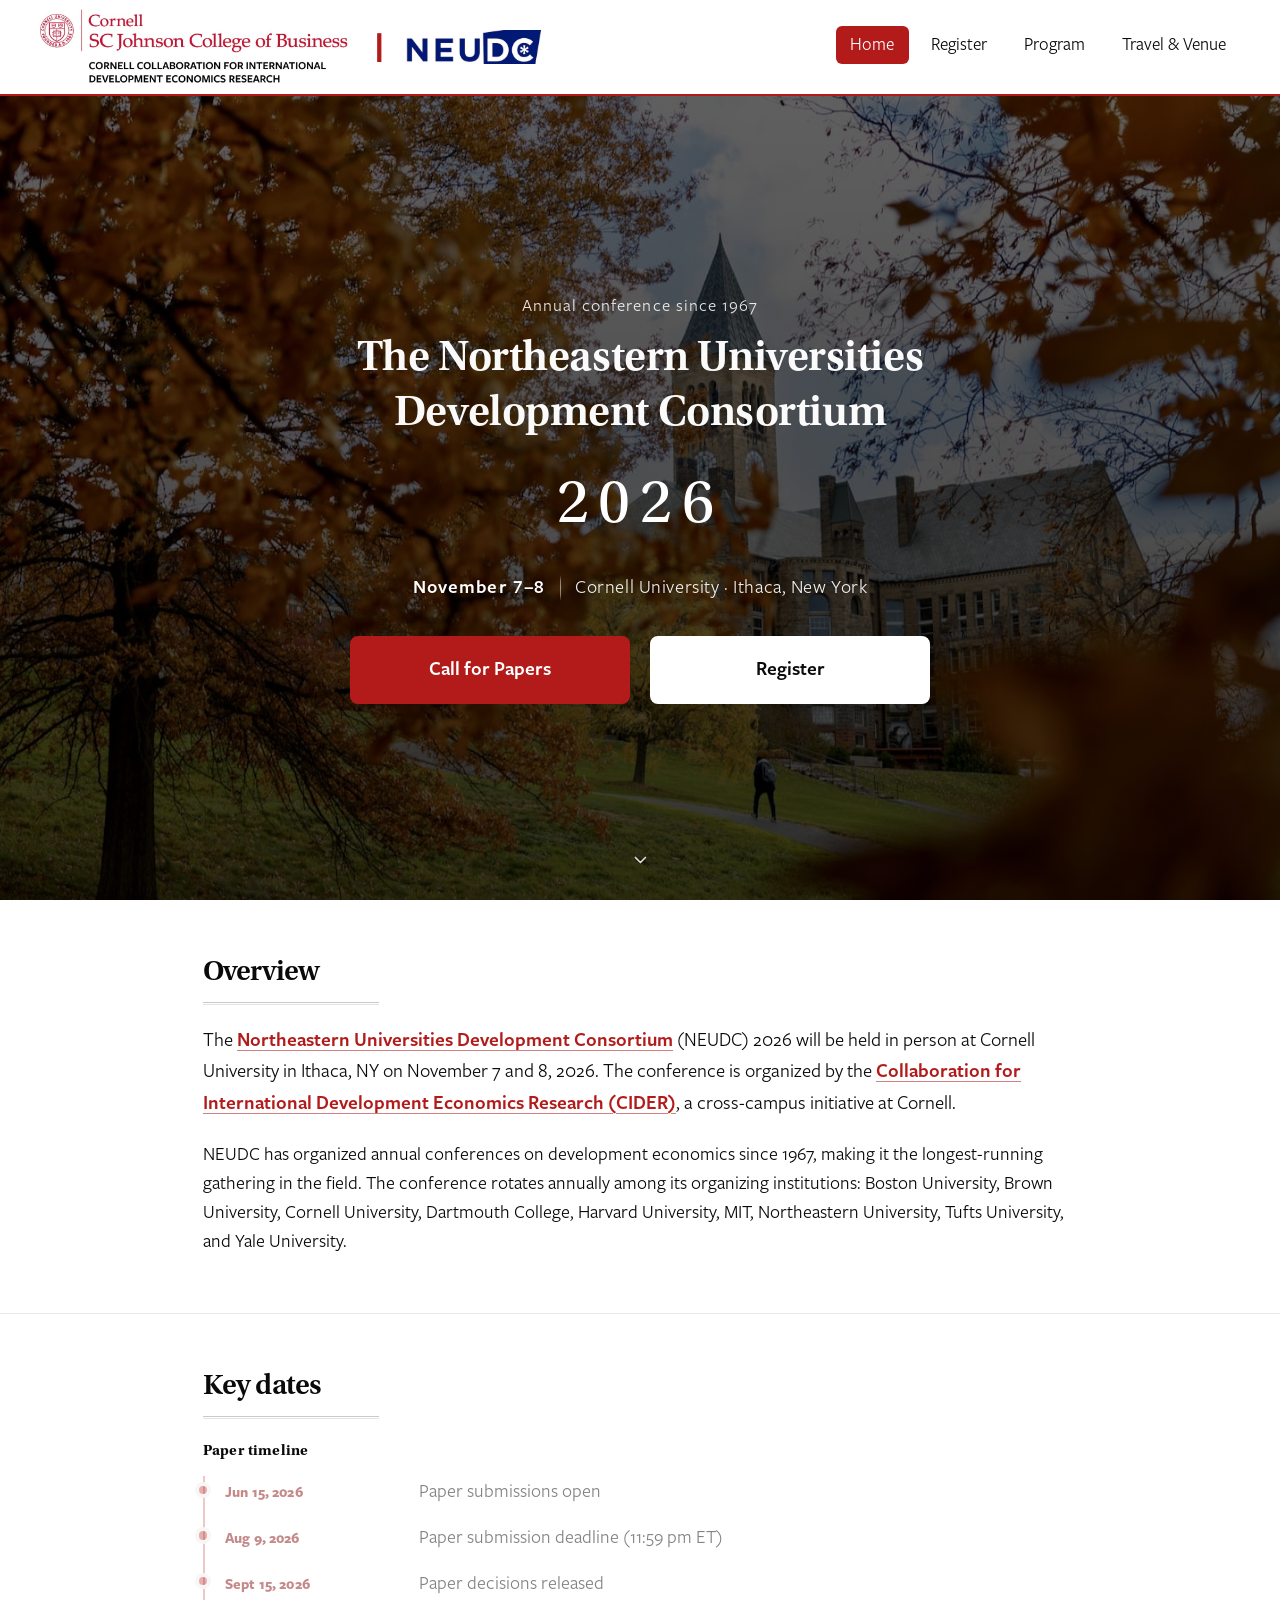
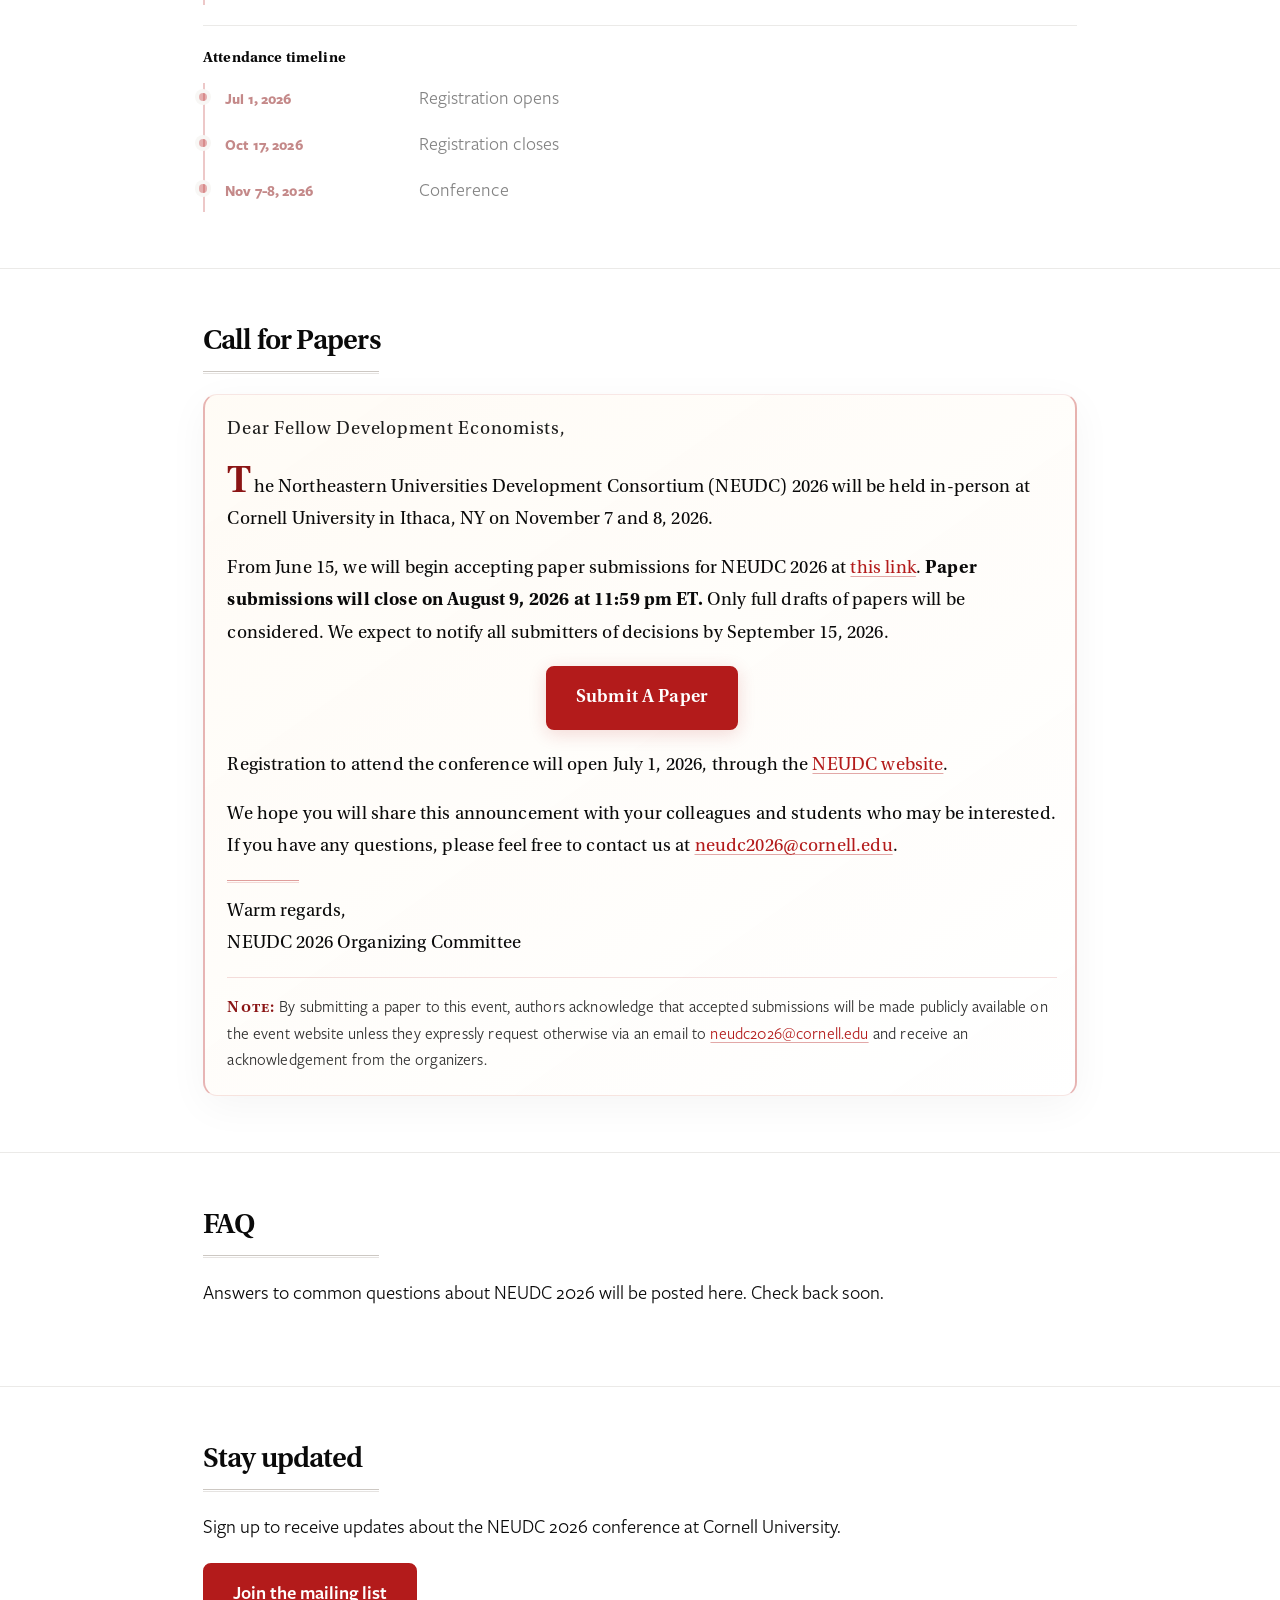
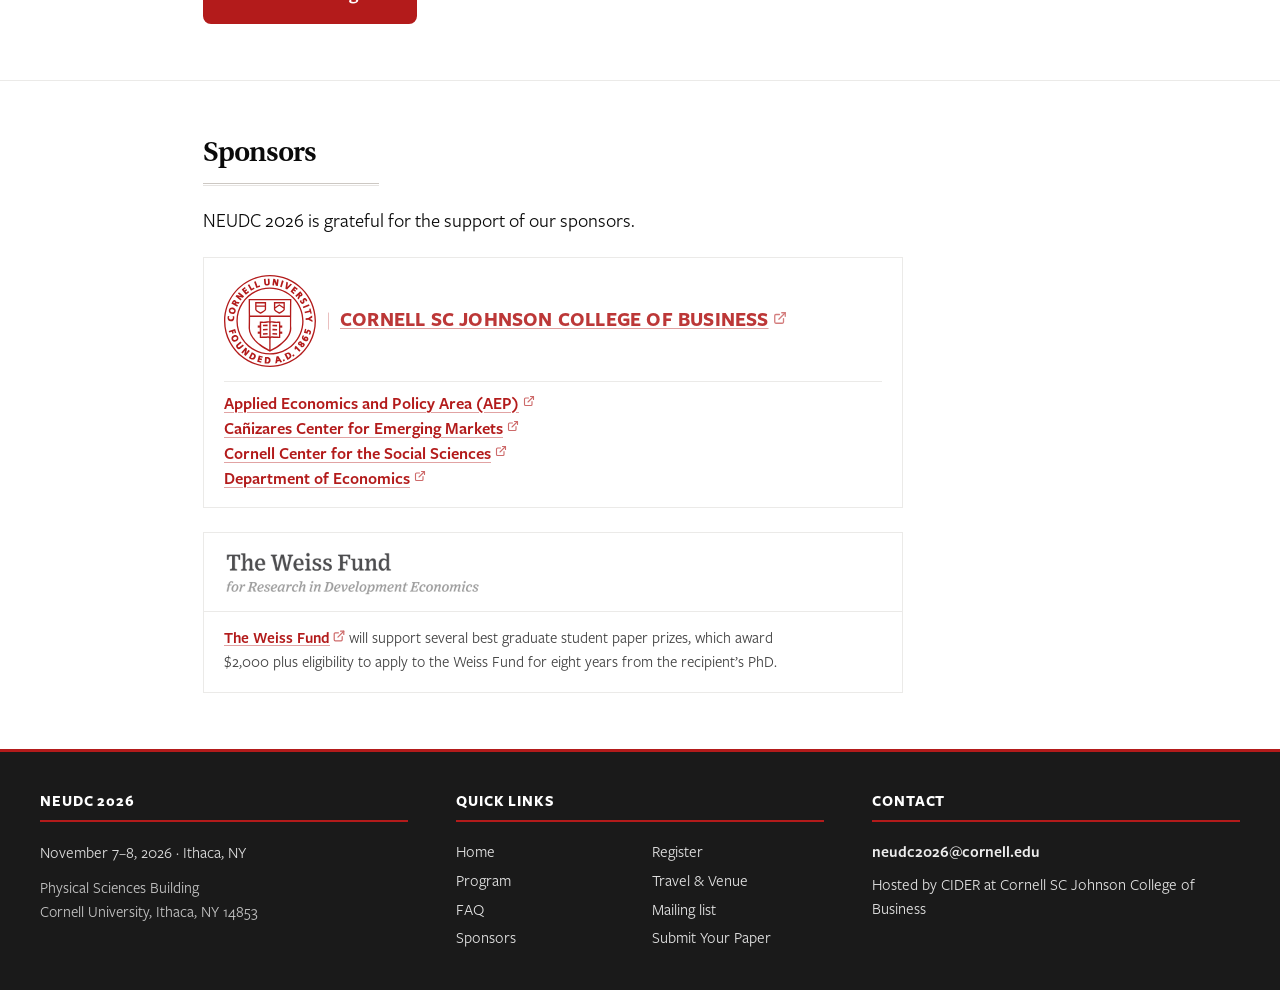
==== commit de9c5532: "Link NEUDC branding to neudc.org and fix consortium name spelling. Use Northeastern Universities Dev" ====
--- a/index.html
+++ b/index.html
@@ -8,8 +8,8 @@
   <link rel="icon" href="favicon-32.png" type="image/png" sizes="32x32">
   <link rel="apple-touch-icon" href="apple-touch-icon.png">
   <title>NEUDC 2026 | Development Economics Conference | Cornell University, Ithaca NY</title>
-  <meta name="description" content="NEUDC 2026 — the Northeast Universities Development Consortium development economics conference at Cornell University, Ithaca, NY, November 7–8, 2026. Submit papers, register, view program, travel, and venue details.">
-  <meta name="keywords" content="NEUDC, NEUDC 2026, development economics conference, Northeast Universities Development Consortium, Cornell University, Ithaca NY, call for papers, CIDER, development economics, economics conference 2026">
+  <meta name="description" content="NEUDC 2026 — the Northeastern Universities Development Consortium development economics conference at Cornell University, Ithaca, NY, November 7–8, 2026. Submit papers, register, view program, travel, and venue details.">
+  <meta name="keywords" content="NEUDC, NEUDC 2026, development economics conference, Northeastern Universities Development Consortium, Cornell University, Ithaca NY, call for papers, CIDER, development economics, economics conference 2026">
   <meta name="robots" content="index, follow, max-image-preview:large, max-snippet:-1, max-video-preview:-1">
   <meta name="googlebot" content="index, follow">
   <meta name="author" content="NEUDC 2026 Organizing Committee, Cornell University">
@@ -27,7 +27,7 @@
   <meta property="og:site_name" content="NEUDC 2026">
   <meta property="og:locale" content="en_US">
   <meta property="og:title" content="NEUDC 2026 | Development Economics Conference | Cornell University">
-  <meta property="og:description" content="Northeast Universities Development Consortium conference at Cornell University, Ithaca, NY — November 7–8, 2026. Call for papers, registration, program, and travel.">
+  <meta property="og:description" content="Northeastern Universities Development Consortium conference at Cornell University, Ithaca, NY — November 7–8, 2026. Call for papers, registration, program, and travel.">
   <meta property="og:url" content="https://cidercornell.github.io/neudc2026/">
   <meta property="og:image" content="https://cidercornell.github.io/neudc2026/cornell-seal-512.png">
   <meta property="og:image:width" content="512">
@@ -48,12 +48,12 @@
         "name": "NEUDC 2026",
         "alternateName": [
           "NEUDC",
-          "Northeast Universities Development Consortium",
-          "Northeast Universities Development Consortium 2026",
+          "Northeastern Universities Development Consortium",
+          "Northeastern Universities Development Consortium 2026",
           "NEUDC development economics conference"
         ],
         "url": "https://cidercornell.github.io/neudc2026/",
-        "description": "Official website for NEUDC 2026, the Northeast Universities Development Consortium annual development economics conference at Cornell University, November 7–8, 2026.",
+        "description": "Official website for NEUDC 2026, the Northeastern Universities Development Consortium annual development economics conference at Cornell University, November 7–8, 2026.",
         "inLanguage": "en-US",
         "publisher": {
           "@id": "https://cidercornell.github.io/neudc2026/#organization"
@@ -84,9 +84,10 @@
       {
         "@type": "Organization",
         "@id": "https://cidercornell.github.io/neudc2026/#organization",
-        "name": "Northeast Universities Development Consortium",
+        "name": "Northeastern Universities Development Consortium",
         "alternateName": ["NEUDC", "NEUDC 2026"],
-        "url": "https://cidercornell.github.io/neudc2026/",
+        "url": "https://neudc.org/",
+        "sameAs": "https://cidercornell.github.io/neudc2026/",
         "logo": "https://cidercornell.github.io/neudc2026/cornell-seal-512.png",
         "email": "neudc2026@cornell.edu",
         "parentOrganization": {
@@ -127,7 +128,7 @@
     "@context": "https://schema.org",
     "@type": "Event",
     "@id": "https://cidercornell.github.io/neudc2026/#event",
-    "name": "NEUDC 2026 — Northeast Universities Development Consortium Conference",
+    "name": "NEUDC 2026 — Northeastern Universities Development Consortium Conference",
     "description": "Annual development economics conference hosted by Cornell University and CIDER. In-person conference November 7–8, 2026 at the Physical Sciences Building.",
     "startDate": "2026-11-07T08:00:00-05:00",
     "endDate": "2026-11-08T18:00:00-05:00",
@@ -159,7 +160,8 @@
     },
     "performer": {
       "@type": "PerformingGroup",
-      "name": "Northeast Universities Development Consortium"
+      "name": "Northeastern Universities Development Consortium",
+      "url": "https://neudc.org/"
     },
     "organizer": {
       "@type": "Organization",
@@ -176,11 +178,15 @@
   <header class="site-header">
     <div class="wrap">
       <div class="header-left">
-        <a href="index.html" class="logo-link">
-          <img src="SC-Johnson-College-Logo-package/Digital/PNG/cornell-cider-header-logo.png" alt="Cornell SC Johnson College of Business" class="logo-cornell">
+        <div class="logo-link">
+          <a href="index.html" class="logo-link__brand">
+            <img src="SC-Johnson-College-Logo-package/Digital/PNG/cornell-cider-header-logo.png" alt="Cornell SC Johnson College of Business" class="logo-cornell">
+          </a>
           <span class="logo-sep" aria-hidden="true">|</span>
-          <img src="NEUDC%20logo.jpg" alt="NEUDC, The Northeast Universities Development Consortium" class="logo-neudc">
-        </a>
+          <a href="https://neudc.org/" class="logo-link__brand" target="_blank" rel="noopener noreferrer" aria-label="NEUDC (neudc.org)">
+            <img src="NEUDC%20logo.jpg" alt="" class="logo-neudc">
+          </a>
+        </div>
         <button type="button" class="hamburger" aria-label="Toggle menu" aria-expanded="false">
           <span class="hamburger-line"></span>
           <span class="hamburger-line"></span>
@@ -203,7 +209,7 @@
       <div class="hero-overlay"></div>
       <div class="hero-content">
         <p class="hero-tagline">Annual conference since 1967</p>
-        <h1>The Northeast Universities Development Consortium</h1>
+        <h1>The Northeastern Universities Development Consortium</h1>
         <p class="hero-year">2026</p>
         <p class="meta">
           <span class="meta-dates">November 7–8</span>
@@ -224,7 +230,7 @@
   <section id="section-about" class="content-section section-about">
     <div class="section-wrap">
       <h2 class="subpage-title">Overview</h2>
-      <p class="lead">The Northeast Universities Development Consortium (NEUDC) 2026 will be held in person at Cornell University in Ithaca, NY on November 7 and 8, 2026. The conference is organized by the <a href="https://business.cornell.edu/centers/cider/" target="_blank" rel="noopener">Collaboration for International Development Economics Research (CIDER)</a>, a cross-campus initiative at Cornell.</p>
+      <p class="lead">The <a href="https://neudc.org/" target="_blank" rel="noopener noreferrer">Northeastern Universities Development Consortium</a> (NEUDC) 2026 will be held in person at Cornell University in Ithaca, NY on November 7 and 8, 2026. The conference is organized by the <a href="https://business.cornell.edu/centers/cider/" target="_blank" rel="noopener">Collaboration for International Development Economics Research (CIDER)</a>, a cross-campus initiative at Cornell.</p>
       <p>NEUDC has organized annual conferences on development economics since 1967, making it the longest-running gathering in the field. The conference rotates annually among its organizing institutions: Boston University, Brown University, Cornell University, Dartmouth College, Harvard University, MIT, Northeastern University, Tufts University, and Yale University.</p>
 
     </div>
@@ -278,7 +284,7 @@
 
       <div class="cfp-epistle">
         <p class="cfp-epistle__salutation">Dear Fellow Development Economists,</p>
-        <p class="cfp-epistle__opening">The <a href="https://cidercornell.github.io/neudc2026/" target="_blank" rel="noopener">Northeast Universities Development Consortium (NEUDC) 2026</a> will be held in-person at Cornell University in Ithaca, NY on November 7 and 8, 2026.</p>
+        <p class="cfp-epistle__opening">The Northeastern Universities Development Consortium (NEUDC) 2026 will be held in-person at Cornell University in Ithaca, NY on November 7 and 8, 2026.</p>
         <p>From June 15, we will begin accepting paper submissions for NEUDC 2026 at <a href="https://editorialexpress.com/cgi-bin/conference/conference.cgi?action=login&amp;db_name=NEUDC2026">this link</a>. <strong>Paper submissions will close on August 9, 2026 at 11:59 pm ET.</strong> Only full drafts of papers will be considered. We expect to notify all submitters of decisions by September 15, 2026.</p>
 
         <div class="cfp-actions">
--- a/styles.css
+++ b/styles.css
@@ -212,12 +212,19 @@
   gap: 1.25rem;
   min-width: 0;
   max-width: 100%;
+}
+
+.logo-link__brand {
+  display: flex;
+  align-items: center;
+  min-width: 0;
+  flex-shrink: 1;
   text-decoration: none;
   color: var(--text);
   transition: opacity var(--transition-fast);
 }
 
-.logo-link:hover {
+.logo-link__brand:hover {
   opacity: 0.85;
 }
 
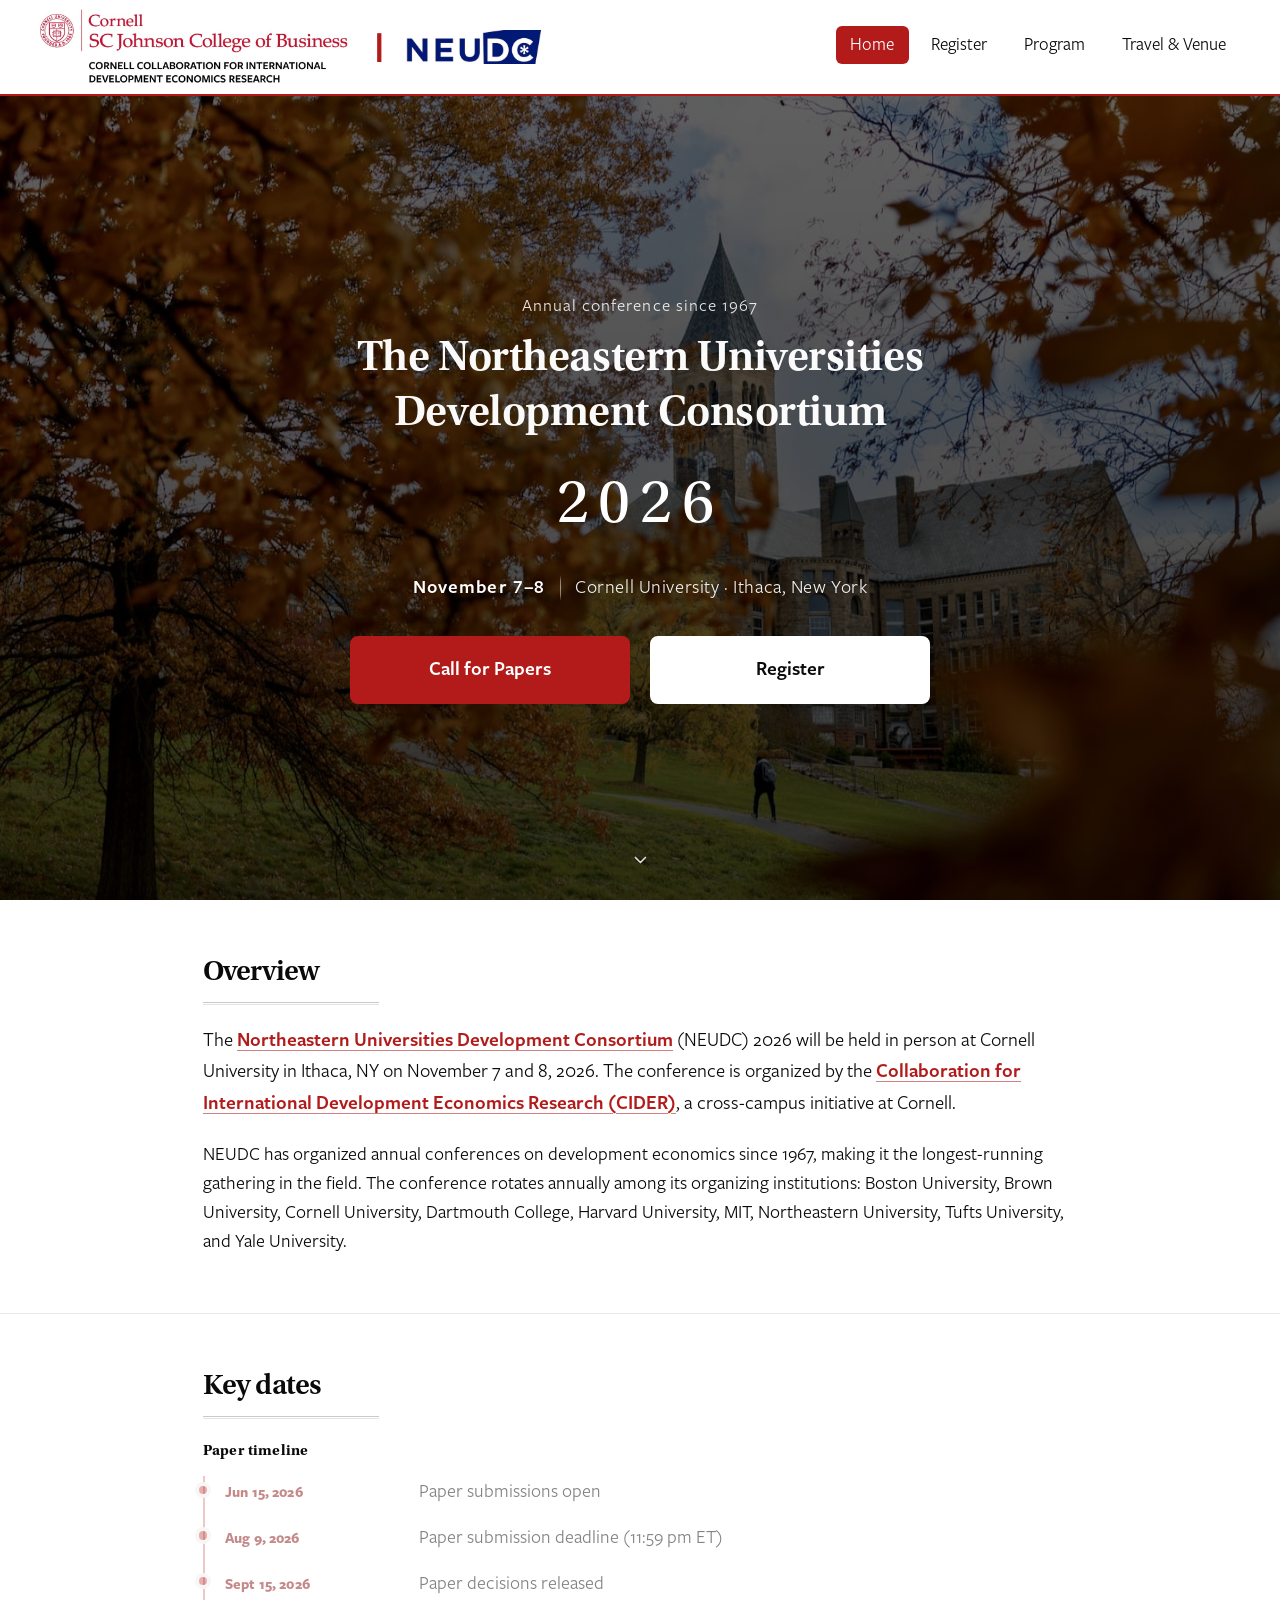
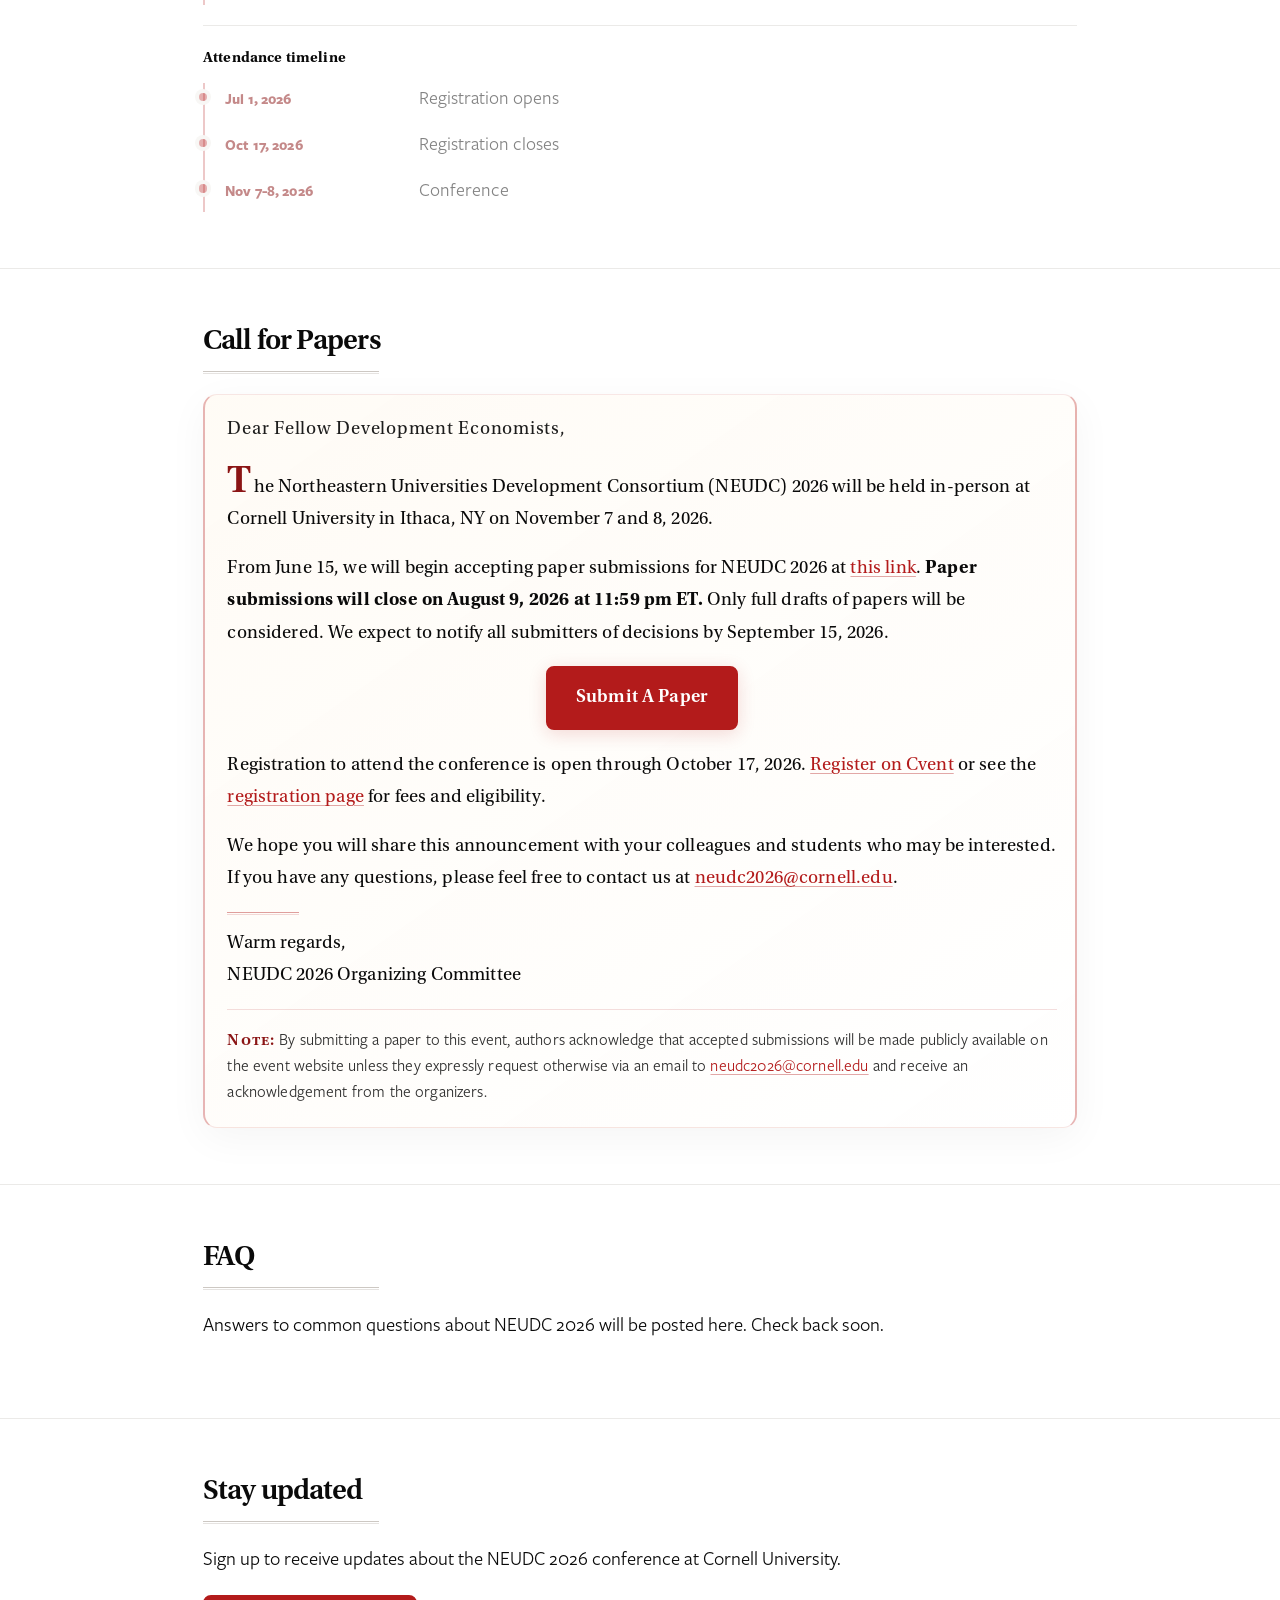
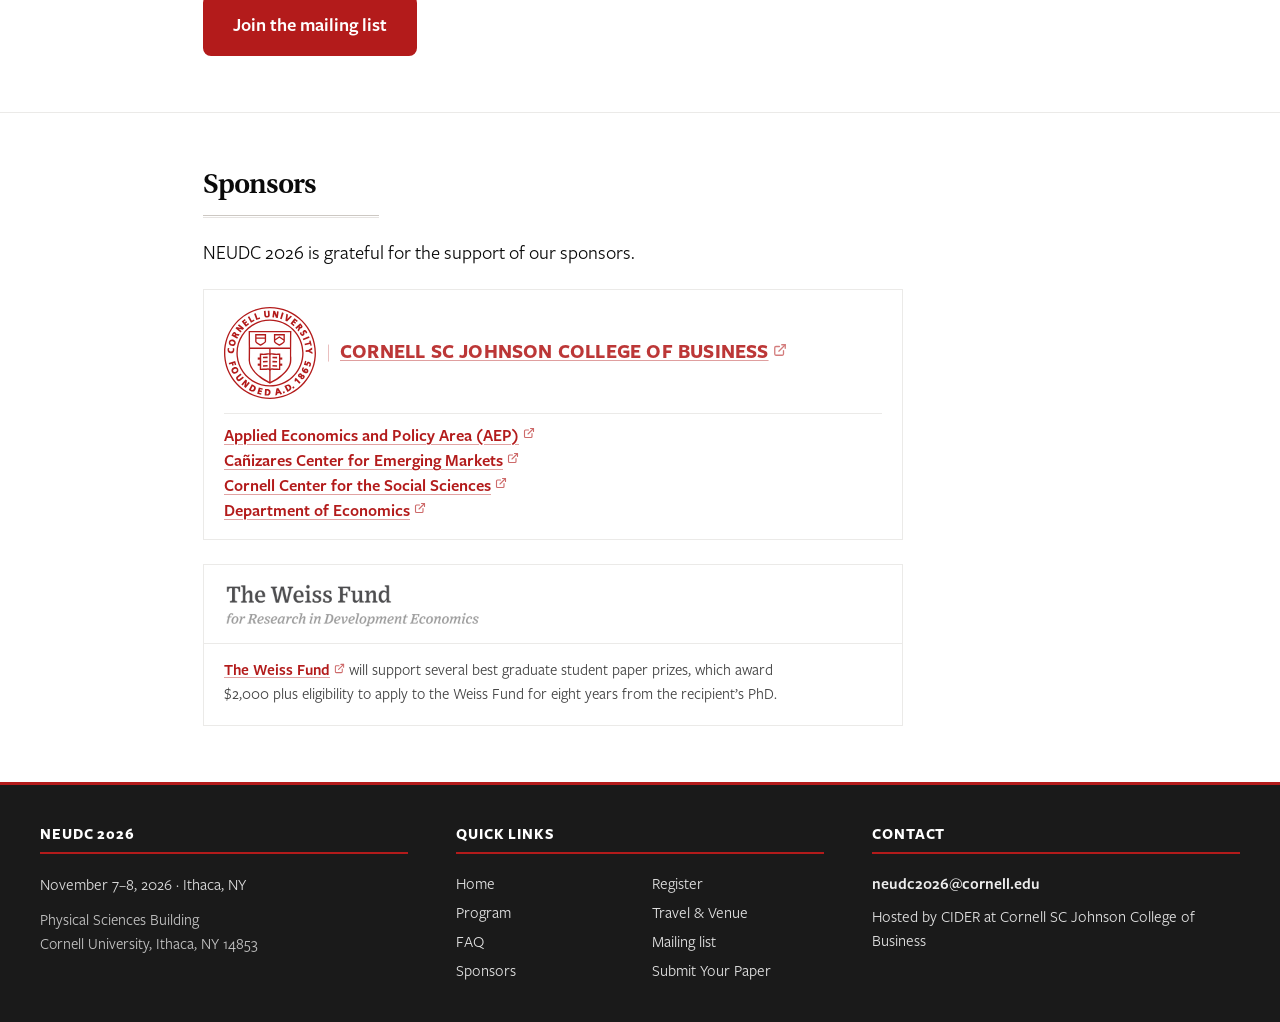
==== commit 1ebb476f: "Activate registration with Cvent checkout link. Point Register CTAs to Cvent, open register page but" ====
--- a/index.html
+++ b/index.html
@@ -152,10 +152,10 @@
     ],
     "offers": {
       "@type": "Offer",
-      "url": "https://cidercornell.github.io/neudc2026/register.html",
+      "url": "https://web.cvent.com/event/bfd69e4d-9c85-4e93-8c8d-45ad7ba8a7b6/register",
       "price": 300,
       "priceCurrency": "USD",
-      "availability": "https://schema.org/PreOrder",
+      "availability": "https://schema.org/InStock",
       "validFrom": "2026-07-01"
     },
     "performer": {
@@ -218,7 +218,7 @@
         </p>
         <div class="ctas">
           <a href="#cfp" class="cta cta-primary">Call for Papers</a>
-          <a href="register.html" class="cta cta-secondary">Register</a>
+          <a href="https://web.cvent.com/event/bfd69e4d-9c85-4e93-8c8d-45ad7ba8a7b6/register" class="cta cta-secondary" target="_blank" rel="noopener noreferrer">Register</a>
         </div>
       </div>
       <a href="#section-about" class="hero-scroll-hint" aria-label="Scroll to content">
@@ -291,7 +291,7 @@
           <a id="cfp-submit-link" class="cta cta-primary" href="https://editorialexpress.com/cgi-bin/conference/conference.cgi?action=login&amp;db_name=NEUDC2026">Submit A Paper</a>
         </div>
 
-        <p>Registration to attend the conference will open July 1, 2026, through the <a href="https://cidercornell.github.io/neudc2026/" target="_blank" rel="noopener">NEUDC website</a>.</p>
+        <p>Registration to attend the conference is open through October 17, 2026. <a href="https://web.cvent.com/event/bfd69e4d-9c85-4e93-8c8d-45ad7ba8a7b6/register" target="_blank" rel="noopener noreferrer">Register on Cvent</a> or see the <a href="register.html">registration page</a> for fees and eligibility.</p>
         <p>We hope you will share this announcement with your colleagues and students who may be interested. If you have any questions, please feel free to contact us at <a href="mailto:neudc2026@cornell.edu">neudc2026@cornell.edu</a>.</p>
         <p class="cfp-epistle__signoff">Warm regards,<br>NEUDC 2026 Organizing Committee</p>
 
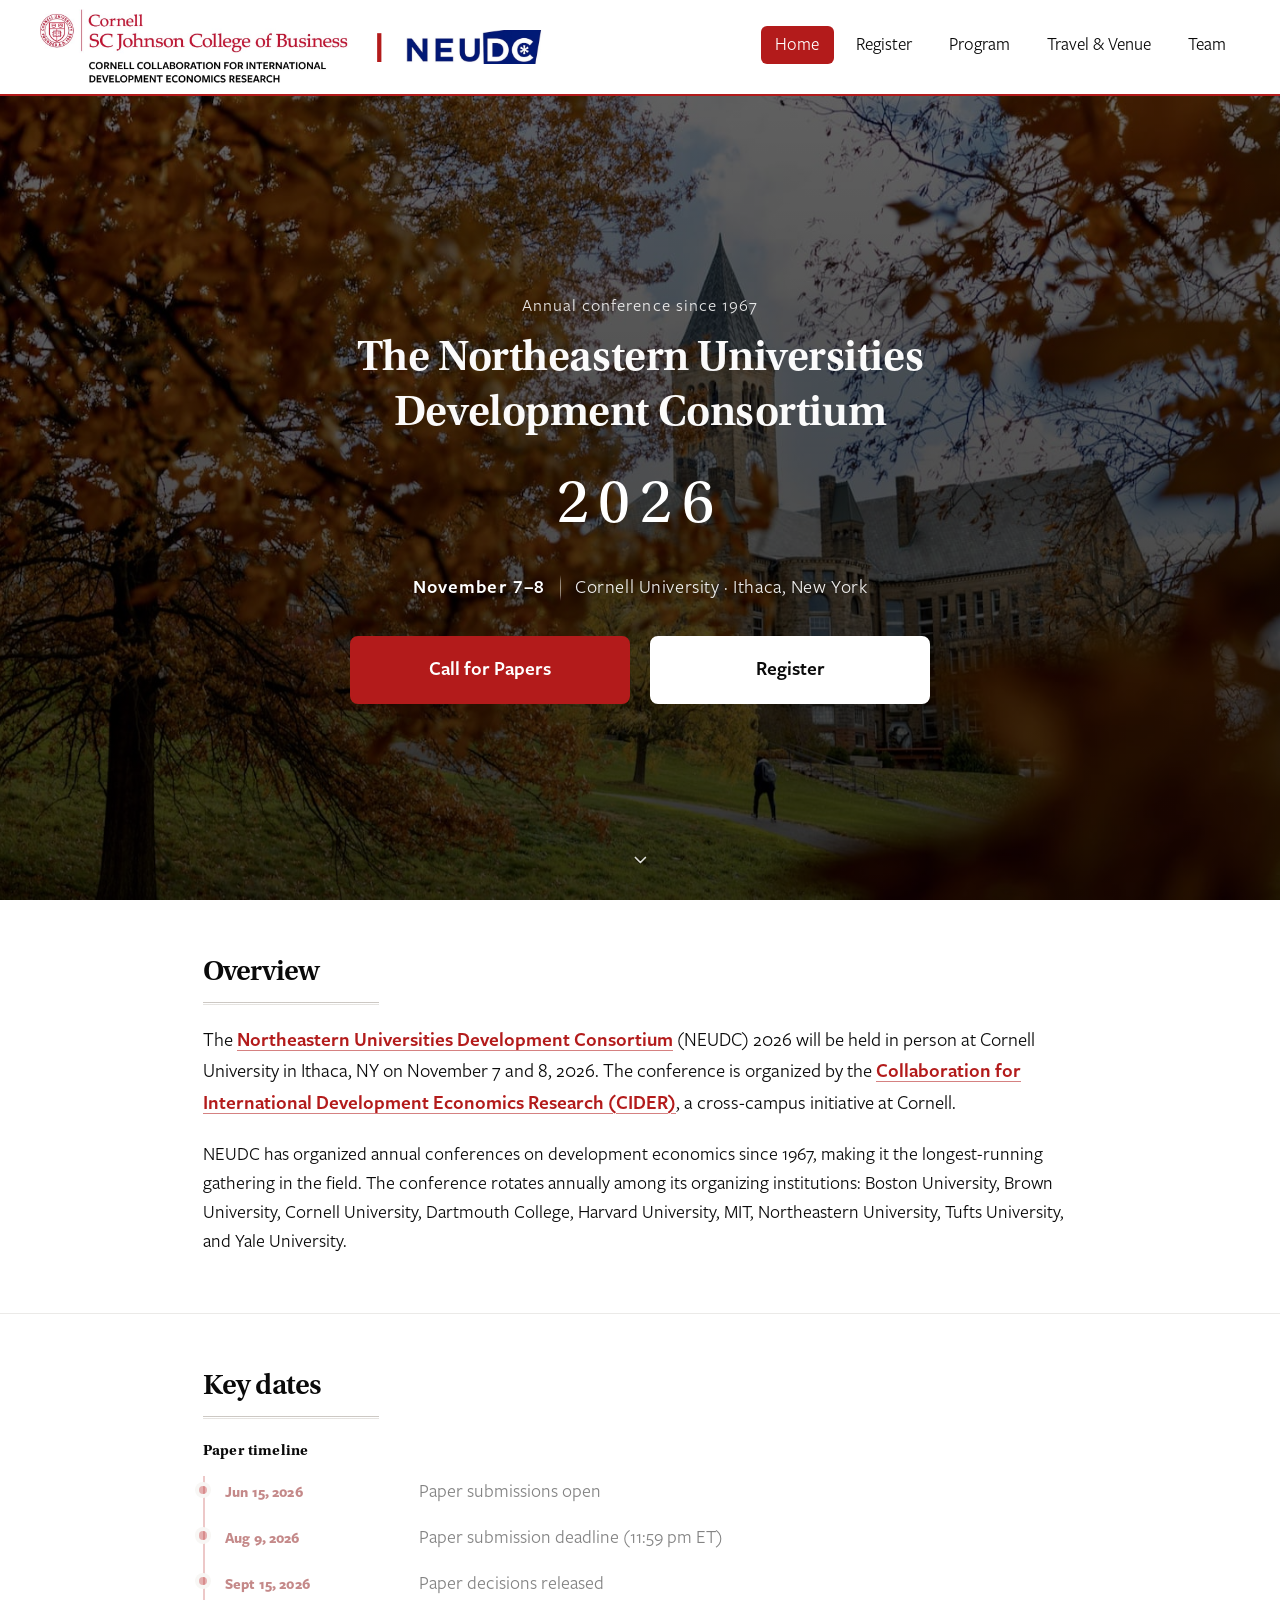
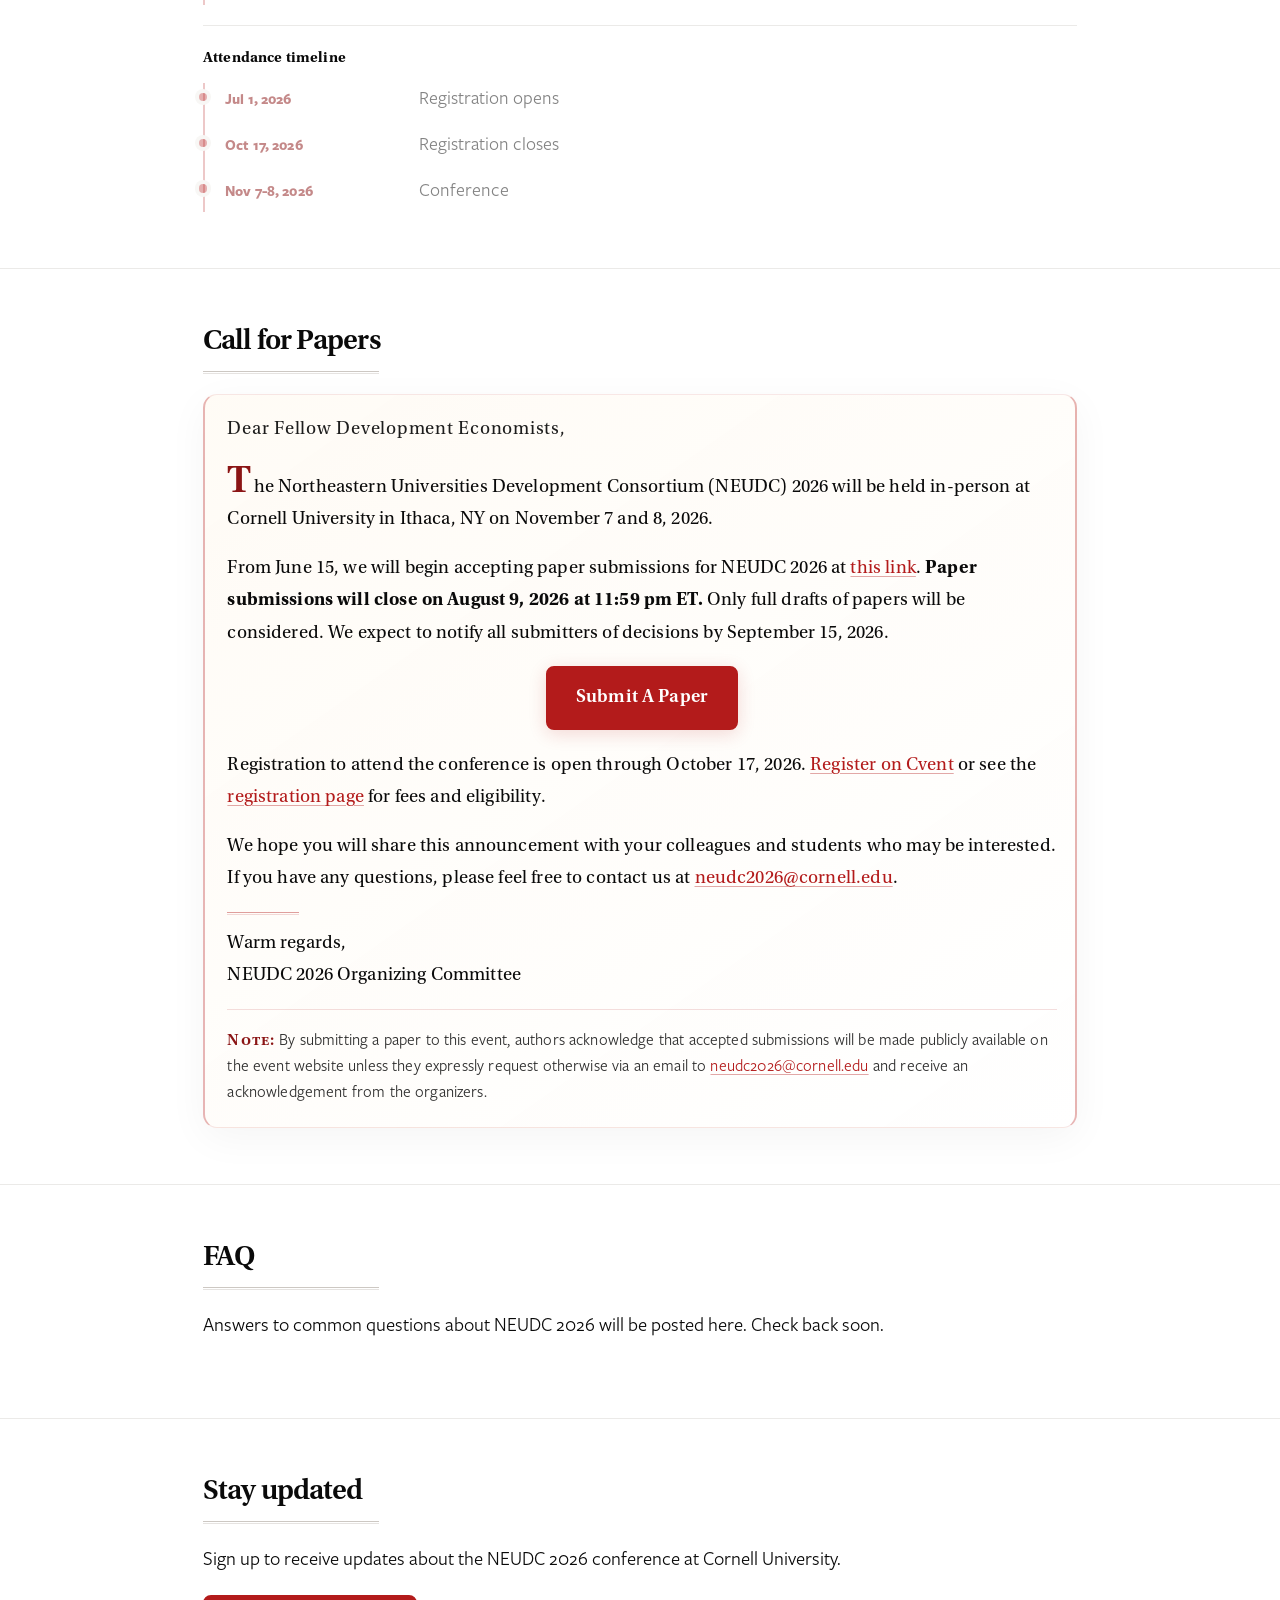
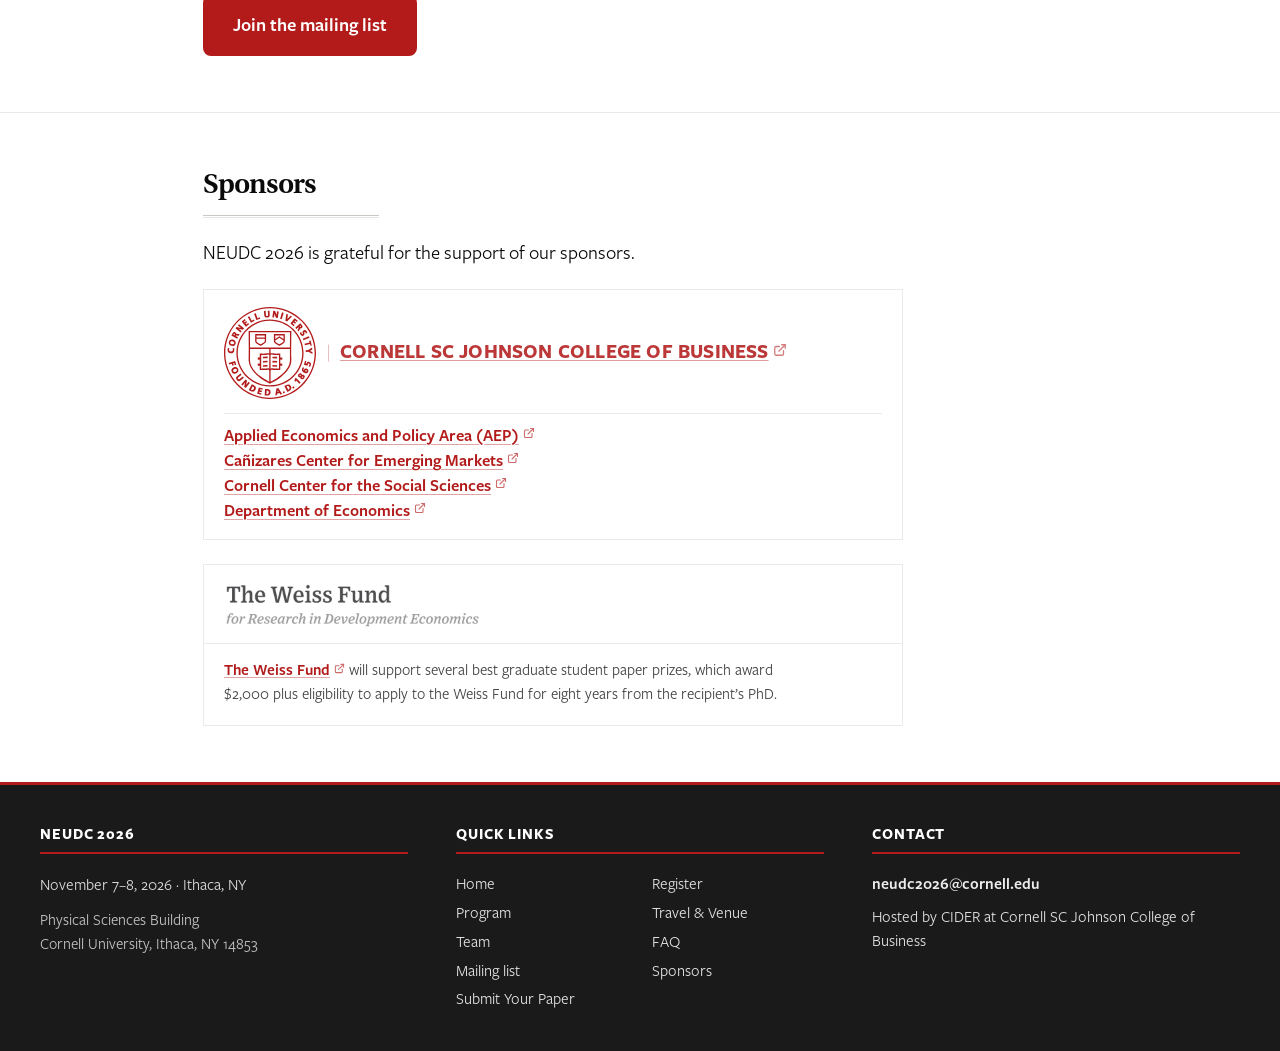
==== commit ccd58b3e: "added the schedule" ====
--- a/index.html
+++ b/index.html
@@ -199,6 +199,7 @@
           <li><a href="register.html">Register</a></li>
           <li><a href="program.html">Program</a></li>
           <li><a href="travel.html">Travel &amp; Venue</a></li>
+          <li><a href="team.html">Team</a></li>
         </ul>
       </nav>
     </div>
@@ -365,6 +366,7 @@
         <a href="register.html">Register</a>
         <a href="program.html">Program</a>
         <a href="travel.html">Travel &amp; Venue</a>
+        <a href="team.html">Team</a>
         <a href="#faq">FAQ</a>
         <a href="#updates">Mailing list</a>
         <a href="#sponsors">Sponsors</a>
--- a/styles.css
+++ b/styles.css
@@ -2115,6 +2115,19 @@
   margin: 0;
 }
 
+.lodging-card__code {
+  font-size: calc(var(--type-detail) * 0.96);
+  line-height: 1.45;
+  color: var(--text);
+  letter-spacing: 0.01em;
+}
+
+.lodging-card__code-value {
+  font-weight: 650;
+  letter-spacing: 0.06em;
+  font-variant-numeric: tabular-nums;
+}
+
 .lodging-card__meta {
   display: flex;
   flex-wrap: wrap;
@@ -4568,3 +4581,764 @@
     font-weight: 700;
   }
 }
+
+/* ==========================================================================
+   Program page: conference schedule
+   ========================================================================== */
+.sched {
+  --sched-red-wash: rgba(179, 27, 27, 0.06);
+  --sched-red-line: rgba(179, 27, 27, 0.22);
+  --sched-ink-soft: #55514c;
+  --sched-panel: #f6f5f2;
+  --sched-radius: 12px;
+  --sched-time-col: 9.5rem;
+  --sched-room-col: 4.5rem;
+  --sched-sticky-h: 5.25rem;
+  --sched-gutter: var(--site-gutter);
+}
+
+/* One column for the whole Program page so the intro, schedule and team line up */
+.program-page .program-page__wrap {
+  max-width: min(66rem, 100%);
+}
+
+.sched .visually-hidden {
+  position: absolute !important;
+  width: 1px;
+  height: 1px;
+  padding: 0;
+  margin: -1px;
+  overflow: hidden;
+  clip: rect(0, 0, 0, 0);
+  white-space: nowrap;
+  border: 0;
+}
+
+/* Toolbar: day tabs + search, one row ---------------------------------------- */
+.sched-toolbar {
+  position: sticky;
+  top: var(--site-header-offset);
+  z-index: 20;
+  display: flex;
+  flex-wrap: wrap;
+  align-items: center;
+  justify-content: space-between;
+  gap: 0.6rem 1rem;
+  margin: 0 0 1.5rem;
+  padding: 0.7rem 0.8rem;
+  border: 1px solid var(--border-light);
+  border-radius: 14px;
+  background: var(--sched-panel);
+  box-shadow: 0 -0.8rem 0 0 var(--white), 0 6px 18px -12px rgba(74, 58, 40, 0.35);
+}
+
+.sched-toolbar[hidden] { display: none; }
+
+.sched-tabs {
+  display: inline-flex;
+  gap: 0.35rem;
+}
+
+.sched-tab {
+  min-height: 2.6rem;
+  padding: 0.4rem 1.1rem;
+  border: 1px solid var(--border);
+  border-radius: 999px;
+  background: var(--white);
+  color: var(--text);
+  font: inherit;
+  font-size: 1rem;
+  font-weight: 600;
+  line-height: 1.1;
+  cursor: pointer;
+  transition: background var(--transition-fast), border-color var(--transition-fast), color var(--transition-fast);
+}
+
+.sched-tab__short { display: none; }
+
+.sched-tab:hover { border-color: var(--cornell-red); }
+
+.sched-tab[aria-selected="true"] {
+  background: var(--cornell-red);
+  border-color: var(--cornell-red);
+  color: var(--white);
+}
+
+.sched.is-filtering .sched-tab {
+  opacity: 0.45;
+  pointer-events: none;
+}
+
+.sched-tools {
+  display: flex;
+  flex: 1 1 22rem;
+  justify-content: flex-end;
+  gap: 0.5rem;
+  min-width: 0;
+}
+
+.sched-search {
+  position: relative;
+  flex: 1 1 auto;
+  min-width: 0;
+  max-width: 24rem;
+}
+
+.sched-search svg {
+  position: absolute;
+  left: 0.8rem;
+  top: 50%;
+  transform: translateY(-50%);
+  color: var(--sched-ink-soft);
+  pointer-events: none;
+}
+
+.sched-search input {
+  width: 100%;
+  height: 2.6rem;
+  padding: 0 2.3rem 0 2.4rem;
+  border: 1px solid var(--border);
+  border-radius: 8px;
+  background: var(--white);
+  color: var(--text);
+  font: inherit;
+  font-size: 1rem;
+}
+
+.sched-search input::placeholder { color: #75716c; }
+
+.sched-search__kbd {
+  display: none;
+  position: absolute;
+  right: 0.65rem;
+  top: 50%;
+  transform: translateY(-50%);
+  min-width: 1.4rem;
+  padding: 0.05rem 0.35rem;
+  border: 1px solid var(--border);
+  border-bottom-width: 2px;
+  border-radius: 5px;
+  background: var(--bg-subtle);
+  color: var(--sched-ink-soft);
+  font: inherit;
+  font-size: 0.8rem;
+  text-align: center;
+  pointer-events: none;
+}
+
+@media (hover: hover) and (pointer: fine) {
+  .sched-search input:placeholder-shown:not(:focus) + .sched-search__kbd { display: block; }
+}
+
+.sched-expand {
+  flex: 0 0 auto;
+  min-height: 2.6rem;
+  padding: 0 1rem;
+  border: 1px solid var(--border);
+  border-radius: 8px;
+  background: var(--white);
+  color: var(--text);
+  font: inherit;
+  font-size: 0.95rem;
+  font-weight: 600;
+  cursor: pointer;
+}
+
+.sched-expand:hover { border-color: var(--cornell-red); }
+
+.sched-search input:focus-visible,
+.sched-tab:focus-visible,
+.sched-expand:focus-visible,
+.sched-copy:focus-visible,
+.sched-session__summary:focus-visible {
+  outline: 2px solid var(--cornell-blue);
+  outline-offset: 2px;
+}
+
+.sched-status {
+  flex: 1 0 100%;
+  margin: 0;
+  font-size: 0.95rem;
+  color: var(--sched-ink-soft);
+}
+
+.sched-status:empty { display: none; }
+
+/* "Now" / "Up next" during the conference --------------------------------- */
+.sched-live {
+  display: inline-flex;
+  align-items: center;
+  gap: 0.35rem;
+  margin-left: 0.6rem;
+  padding: 0.16rem 0.55rem;
+  border-radius: 999px;
+  background: var(--cornell-red);
+  color: var(--white);
+  font-family: var(--font-body);
+  font-size: 0.72rem;
+  font-weight: 700;
+  letter-spacing: 0.08em;
+  line-height: 1.3;
+  text-transform: uppercase;
+  white-space: nowrap;
+}
+
+.sched-live[hidden] { display: none; }
+
+.sched-live.is-now::before {
+  content: "";
+  width: 0.45rem;
+  height: 0.45rem;
+  border-radius: 50%;
+  background: currentColor;
+  animation: sched-pulse 1.6s ease-in-out infinite;
+}
+
+.sched-live.is-next {
+  background: transparent;
+  color: var(--cornell-red-dark);
+  box-shadow: inset 0 0 0 1.5px var(--cornell-red);
+}
+
+@keyframes sched-pulse {
+  0%, 100% { opacity: 1; }
+  50% { opacity: 0.35; }
+}
+
+/* Days and timeline -------------------------------------------------------- */
+.sched-day + .sched-day { margin-top: 2.5rem; }
+
+.sched-day[hidden] { display: none; }
+
+.sched-day,
+.sched-list { scroll-margin-top: calc(var(--site-header-offset) + var(--sched-sticky-h)); }
+
+.sched-day__title {
+  margin: 0 0 0.75rem;
+  font-family: var(--font-heading);
+  font-size: clamp(1.3rem, 2.6vw, 1.55rem);
+  font-weight: 600;
+  line-height: 1.2;
+  color: var(--cornell-red);
+}
+
+/* With the day tabs active, the selected tab already names the day */
+.sched.has-js:not(.is-filtering) .sched-day__title { display: none; }
+
+.sched-timeline {
+  list-style: none;
+  margin: 0;
+  padding: 0;
+}
+
+.sched-break {
+  display: grid;
+  grid-template-columns: var(--sched-time-col) minmax(0, 1fr);
+  gap: 1rem;
+  align-items: baseline;
+  padding: 0.65rem 0;
+  border-top: 1px dashed var(--border);
+  font-size: 1rem;
+}
+
+.sched-timeline > li:first-child { border-top: 0; padding-top: 0; }
+
+.sched-break__time {
+  color: var(--sched-ink-soft);
+  font-variant-numeric: tabular-nums;
+  white-space: nowrap;
+}
+
+.sched-break__body {
+  display: flex;
+  flex-wrap: wrap;
+  align-items: baseline;
+  column-gap: 0.7rem;
+  row-gap: 0.1rem;
+}
+
+.sched-break__label { font-weight: 700; }
+
+.sched-break__loc { color: var(--sched-ink-soft); }
+
+.sched-break .sched-live { margin-left: 0; }
+
+.sched-break.is-now {
+  margin: 0 -0.75rem;
+  padding-left: 0.75rem;
+  padding-right: 0.75rem;
+  border-radius: 10px;
+  background: var(--sched-red-wash);
+}
+
+.sched-slot {
+  padding: 1rem 0 1.5rem;
+  border-top: 1px dashed var(--border);
+  scroll-margin-top: calc(var(--site-header-offset) + var(--sched-sticky-h));
+}
+
+.sched-timeline > li.sched-slot:first-child { padding-top: 0; }
+
+.sched-slot__head {
+  display: flex;
+  flex-wrap: wrap;
+  align-items: baseline;
+  gap: 0.2rem 0.85rem;
+  margin: 0 0 0.75rem;
+  font-family: var(--font-body);
+  font-weight: 400;
+  line-height: 1.25;
+}
+
+.sched-slot__time {
+  font-family: var(--font-heading);
+  font-size: 1.3rem;
+  font-weight: 700;
+  color: var(--text);
+  font-variant-numeric: tabular-nums;
+}
+
+.sched-slot__name {
+  font-size: 0.78rem;
+  font-weight: 700;
+  letter-spacing: 0.1em;
+  text-transform: uppercase;
+  color: var(--cornell-red);
+}
+
+.sched-slot__sessions {
+  display: flex;
+  flex-direction: column;
+  gap: 0.5rem;
+}
+
+.sched-slot.is-now .sched-session { border-color: var(--sched-red-line); }
+
+/* Session ------------------------------------------------------------------- */
+.sched-session {
+  border: 1px solid var(--border-light);
+  border-radius: var(--sched-radius);
+  background: var(--bg-alt);
+  box-shadow: 0 1px 2px rgba(0, 0, 0, 0.04);
+  transition: border-color var(--transition-fast), box-shadow var(--transition-fast);
+  scroll-margin-top: calc(var(--site-header-offset) + var(--sched-sticky-h) + 0.5rem);
+}
+
+.sched-session:hover { border-color: var(--sched-red-line); }
+
+.sched-session[open] {
+  border-color: var(--sched-red-line);
+  box-shadow: 0 4px 18px rgba(74, 58, 40, 0.08);
+}
+
+.sched-session.is-target { animation: sched-flash 1.8s var(--ease-out); }
+
+@keyframes sched-flash {
+  0%, 35% { box-shadow: 0 0 0 3px rgba(179, 27, 27, 0.35); }
+  100% { box-shadow: 0 4px 18px rgba(74, 58, 40, 0.08); }
+}
+
+.sched-session__summary {
+  display: grid;
+  grid-template-columns: var(--sched-room-col) minmax(0, 1fr) auto;
+  gap: 1rem;
+  align-items: start;
+  padding: 0.85rem 1rem 0.85rem 0.85rem;
+  list-style: none;
+  cursor: pointer;
+  border-radius: var(--sched-radius);
+}
+
+.sched-session__summary::-webkit-details-marker { display: none; }
+.sched-session__summary::marker { content: ""; }
+
+.sched-room {
+  display: block;
+  padding: 0.45rem 0.3rem;
+  border-radius: 8px;
+  background: var(--sched-red-wash);
+  color: var(--cornell-red-dark);
+  font-family: var(--font-heading);
+  font-size: 1.1rem;
+  font-weight: 700;
+  line-height: 1.1;
+  text-align: center;
+  font-variant-numeric: tabular-nums;
+}
+
+.sched-session__main {
+  display: flex;
+  flex-direction: column;
+  gap: 0.12rem;
+  min-width: 0;
+}
+
+.sched-session__track {
+  font-size: 0.78rem;
+  font-weight: 700;
+  letter-spacing: 0.08em;
+  text-transform: uppercase;
+  color: var(--cornell-red);
+}
+
+.sched-session__title {
+  font-family: var(--font-heading);
+  font-size: 1.12rem;
+  font-weight: 600;
+  line-height: 1.3;
+  color: var(--text);
+}
+
+.sched-session__people {
+  margin-top: 0.15rem;
+  font-size: 0.97rem;
+  line-height: 1.45;
+  color: var(--sched-ink-soft);
+}
+
+.sched-session[open] .sched-session__people { display: none; }
+
+.sched-session__toggle {
+  position: relative;
+  width: 1.9rem;
+  height: 1.9rem;
+  margin-top: 0.1rem;
+  border-radius: 50%;
+  border: 1px solid var(--border);
+  transition: transform var(--transition-medium), background var(--transition-fast);
+}
+
+.sched-session__toggle::before {
+  content: "";
+  position: absolute;
+  left: 50%;
+  top: 44%;
+  width: 0.45rem;
+  height: 0.45rem;
+  border-right: 1.8px solid var(--text);
+  border-bottom: 1.8px solid var(--text);
+  transform: translate(-50%, -50%) rotate(45deg);
+}
+
+.sched-session__summary:hover .sched-session__toggle { background: var(--bg-subtle); }
+
+.sched-session[open] .sched-session__toggle { transform: rotate(180deg); }
+
+.sched-session__body {
+  padding: 0 1rem 0.85rem calc(0.85rem + var(--sched-room-col) + 1rem);
+}
+
+.sched-session__chair {
+  margin: 0 0 0.4rem;
+  font-size: 0.97rem;
+  color: var(--sched-ink-soft);
+}
+
+/* Papers table: column labels appear once per session */
+.sched-papers {
+  width: 100%;
+  margin: 0;
+  border-collapse: collapse;
+  table-layout: fixed;
+  font-size: 1rem;
+  line-height: 1.4;
+}
+
+.sched-papers th {
+  padding: 0.4rem 0.9rem 0.4rem 0;
+  border: 0;
+  border-bottom: 1px solid var(--border);
+  background: none;
+  text-align: left;
+  font-size: 0.72rem;
+  font-weight: 700;
+  letter-spacing: 0.09em;
+  text-transform: uppercase;
+  color: var(--sched-ink-soft);
+}
+
+.sched-papers td {
+  padding: 0.6rem 0.9rem 0.6rem 0;
+  border: 0;
+  border-bottom: 1px solid var(--border-light);
+  vertical-align: top;
+}
+
+.sched-papers tbody tr:last-child td { border-bottom: 0; }
+
+.sched-papers tbody tr,
+.sched-papers tbody tr:nth-child(even),
+.sched-papers tbody tr:hover { background: none; }
+
+@media (hover: hover) {
+  .sched-papers tbody tr:hover td { background: rgba(179, 27, 27, 0.03); }
+}
+
+.sched-papers th:last-child,
+.sched-papers td:last-child { padding-right: 0; }
+
+.sched-papers__time { width: 3.4rem; }
+
+.sched-papers__presenter,
+.sched-papers__disc { width: 11.5rem; }
+
+.sched-paper__time {
+  color: var(--cornell-red-dark);
+  font-weight: 600;
+  font-variant-numeric: tabular-nums;
+}
+
+.sched-paper__title { color: var(--text); }
+
+.sched-paper__presenter { font-weight: 600; }
+
+.sched-paper__disc { color: var(--sched-ink-soft); }
+
+.sched-paper.is-match td { background: rgba(253, 233, 166, 0.3); }
+
+.sched mark {
+  padding: 0 0.1em;
+  border-radius: 3px;
+  background: #fde9a6;
+  color: inherit;
+}
+
+.sched-copy {
+  display: block;
+  margin: 0.45rem 0 0 auto;
+  padding: 0.2rem 0;
+  border: 0;
+  background: none;
+  color: var(--sched-ink-soft);
+  font: inherit;
+  font-size: 0.88rem;
+  text-decoration: underline;
+  text-decoration-color: var(--border);
+  text-underline-offset: 0.2em;
+  cursor: pointer;
+}
+
+.sched-copy:hover { color: var(--cornell-red-dark); text-decoration-color: currentColor; }
+
+.sched-copy[hidden] { display: none; }
+
+.sched-empty {
+  padding: 1.75rem 1.5rem;
+  border: 1px dashed var(--border);
+  border-radius: var(--sched-radius);
+  text-align: center;
+  font-size: var(--type-body);
+}
+
+.sched-empty p { margin: 0 0 0.9rem; }
+
+.sched-empty[hidden],
+.sched-session[hidden],
+.sched-slot[hidden],
+.sched-break[hidden] { display: none; }
+
+/* Phones --------------------------------------------------------------------- */
+@media (max-width: 760px) {
+  .sched {
+    --sched-sticky-h: 3.9rem;
+  }
+
+  /* Only the day switcher stays pinned; search scrolls away with the page */
+  .sched-toolbar:not([hidden]) {
+    display: contents;
+  }
+
+  .sched-tabs {
+    position: sticky;
+    top: var(--site-header-offset);
+    z-index: 20;
+    display: grid;
+    grid-template-columns: 1fr 1fr;
+    gap: 0.4rem;
+    margin: 0 calc(-1 * var(--sched-gutter));
+    padding: 0.55rem var(--sched-gutter);
+    background: var(--white);
+    border-bottom: 1px solid var(--border-light);
+  }
+
+  .sched-tab { min-height: 2.4rem; padding: 0.35rem 0.5rem; font-size: 0.95rem; }
+  .sched-tab__long { display: none; }
+  .sched-tab__short { display: inline; }
+
+  .sched-tools { margin-top: 0.75rem; }
+
+  .sched-search { max-width: none; }
+
+  .sched-search input { height: 2.5rem; font-size: 0.98rem; }
+
+  .sched-expand[data-sched-expand] { display: none; }
+
+  .sched-status { margin-top: 0.5rem; }
+
+  .sched-list { margin-top: 1rem; }
+
+  /* Breaks: time beside the label, place underneath */
+  .sched-break {
+    grid-template-columns: 6.4rem minmax(0, 1fr);
+    gap: 0.6rem;
+    padding: 0.55rem 0;
+    font-size: 0.93rem;
+  }
+
+  .sched-break__body {
+    flex-direction: column;
+    row-gap: 0.05rem;
+  }
+
+  .sched-break__loc { font-size: 0.87rem; line-height: 1.35; }
+
+  .sched-break.is-now { margin: 0 -0.6rem; padding-left: 0.6rem; padding-right: 0.6rem; }
+
+  .sched-slot { padding: 0.9rem 0 1.2rem; }
+
+  .sched-slot__head { margin-bottom: 0.6rem; }
+
+  .sched-slot__time { font-size: 1.12rem; }
+
+  .sched-slot__sessions { gap: 0.45rem; }
+
+  /* Session card: room and track share the top line so the title gets the full width */
+  .sched-session__summary {
+    grid-template-columns: auto minmax(0, 1fr) auto;
+    grid-template-areas:
+      "room track toggle"
+      "title title title"
+      "people people people";
+    align-items: center;
+    gap: 0.3rem 0.55rem;
+    padding: 0.75rem 0.8rem 0.8rem;
+  }
+
+  .sched-session__main { display: contents; }
+
+  .sched-room {
+    grid-area: room;
+    padding: 0.2rem 0.45rem;
+    border-radius: 6px;
+    font-size: 0.85rem;
+  }
+
+  .sched-session__track { grid-area: track; font-size: 0.72rem; }
+
+  .sched-session__title {
+    grid-area: title;
+    margin-top: 0.1rem;
+    font-size: 1.03rem;
+    line-height: 1.3;
+  }
+
+  .sched-session__people {
+    grid-area: people;
+    margin-top: 0;
+    font-size: 0.89rem;
+    line-height: 1.4;
+  }
+
+  .sched-session__toggle {
+    grid-area: toggle;
+    width: 1.75rem;
+    height: 1.75rem;
+    margin-top: 0;
+  }
+
+  .sched-session__body { padding: 0 0.8rem 0.7rem; }
+
+  .sched-session__chair { font-size: 0.9rem; }
+
+  /* Papers: time above the title, presenter and discussant side by side underneath */
+  .sched-papers,
+  .sched-papers thead,
+  .sched-papers tbody { display: block; }
+
+  .sched-papers tr {
+    display: grid;
+    grid-template-columns: minmax(0, 1fr) minmax(0, 1fr);
+    column-gap: 0.75rem;
+  }
+
+  .sched-papers th,
+  .sched-papers td {
+    width: auto;
+    padding: 0;
+    border: 0;
+  }
+
+  .sched-papers thead tr {
+    padding: 0.3rem 0;
+    border-bottom: 1px solid var(--border);
+  }
+
+  .sched-papers__time,
+  .sched-papers__paper { display: none; }
+
+  .sched-papers__presenter { grid-column: 1; }
+  .sched-papers__disc { grid-column: 2; }
+
+  .sched-papers tbody tr {
+    row-gap: 0.2rem;
+    padding: 0.6rem 0;
+    border-bottom: 1px solid var(--border-light);
+  }
+
+  .sched-papers tbody tr:last-child { border-bottom: 0; }
+
+  .sched-paper__time { grid-column: 1 / -1; font-size: 0.8rem; }
+
+  .sched-paper__title {
+    grid-column: 1 / -1;
+    font-size: 0.95rem;
+    line-height: 1.38;
+  }
+
+  .sched-paper__presenter { grid-column: 1; font-size: 0.88rem; }
+  .sched-paper__disc { grid-column: 2; font-size: 0.88rem; }
+
+  .sched-paper.is-match td { background: none; }
+  .sched-paper.is-match { background: rgba(253, 233, 166, 0.3); }
+
+  .sched-copy { margin-left: 0; font-size: 0.85rem; }
+}
+
+/* Phones: use the site's narrower page margins so the schedule gets more width */
+@media (max-width: 640px) {
+  .program-page .program-page-section {
+    padding-left: 1.25rem;
+    padding-right: 1.25rem;
+  }
+
+  .sched { --sched-gutter: 1.25rem; }
+}
+
+@media (prefers-reduced-motion: reduce) {
+  .sched-session,
+  .sched-session__toggle,
+  .sched-tab { transition: none; }
+  .sched-session.is-target,
+  .sched-live.is-now::before { animation: none; }
+}
+
+@media print {
+  .sched-toolbar,
+  .sched-session__toggle,
+  .sched-copy,
+  .sched-live,
+  .scroll-to-top { display: none !important; }
+  .sched-day[hidden] { display: block !important; }
+  .sched .sched-day__title { display: block !important; }
+  .sched-session { break-inside: avoid; box-shadow: none; }
+  .sched-session__people { display: none; }
+}
+
+/* Team page (organizing committee moved off the Program page) */
+#our-team h1.subpage-title {
+  margin-bottom: 1.75rem;
+}
+
+.team-page > section.program-page-section:first-of-type {
+  padding-bottom: 3.5rem;
+}
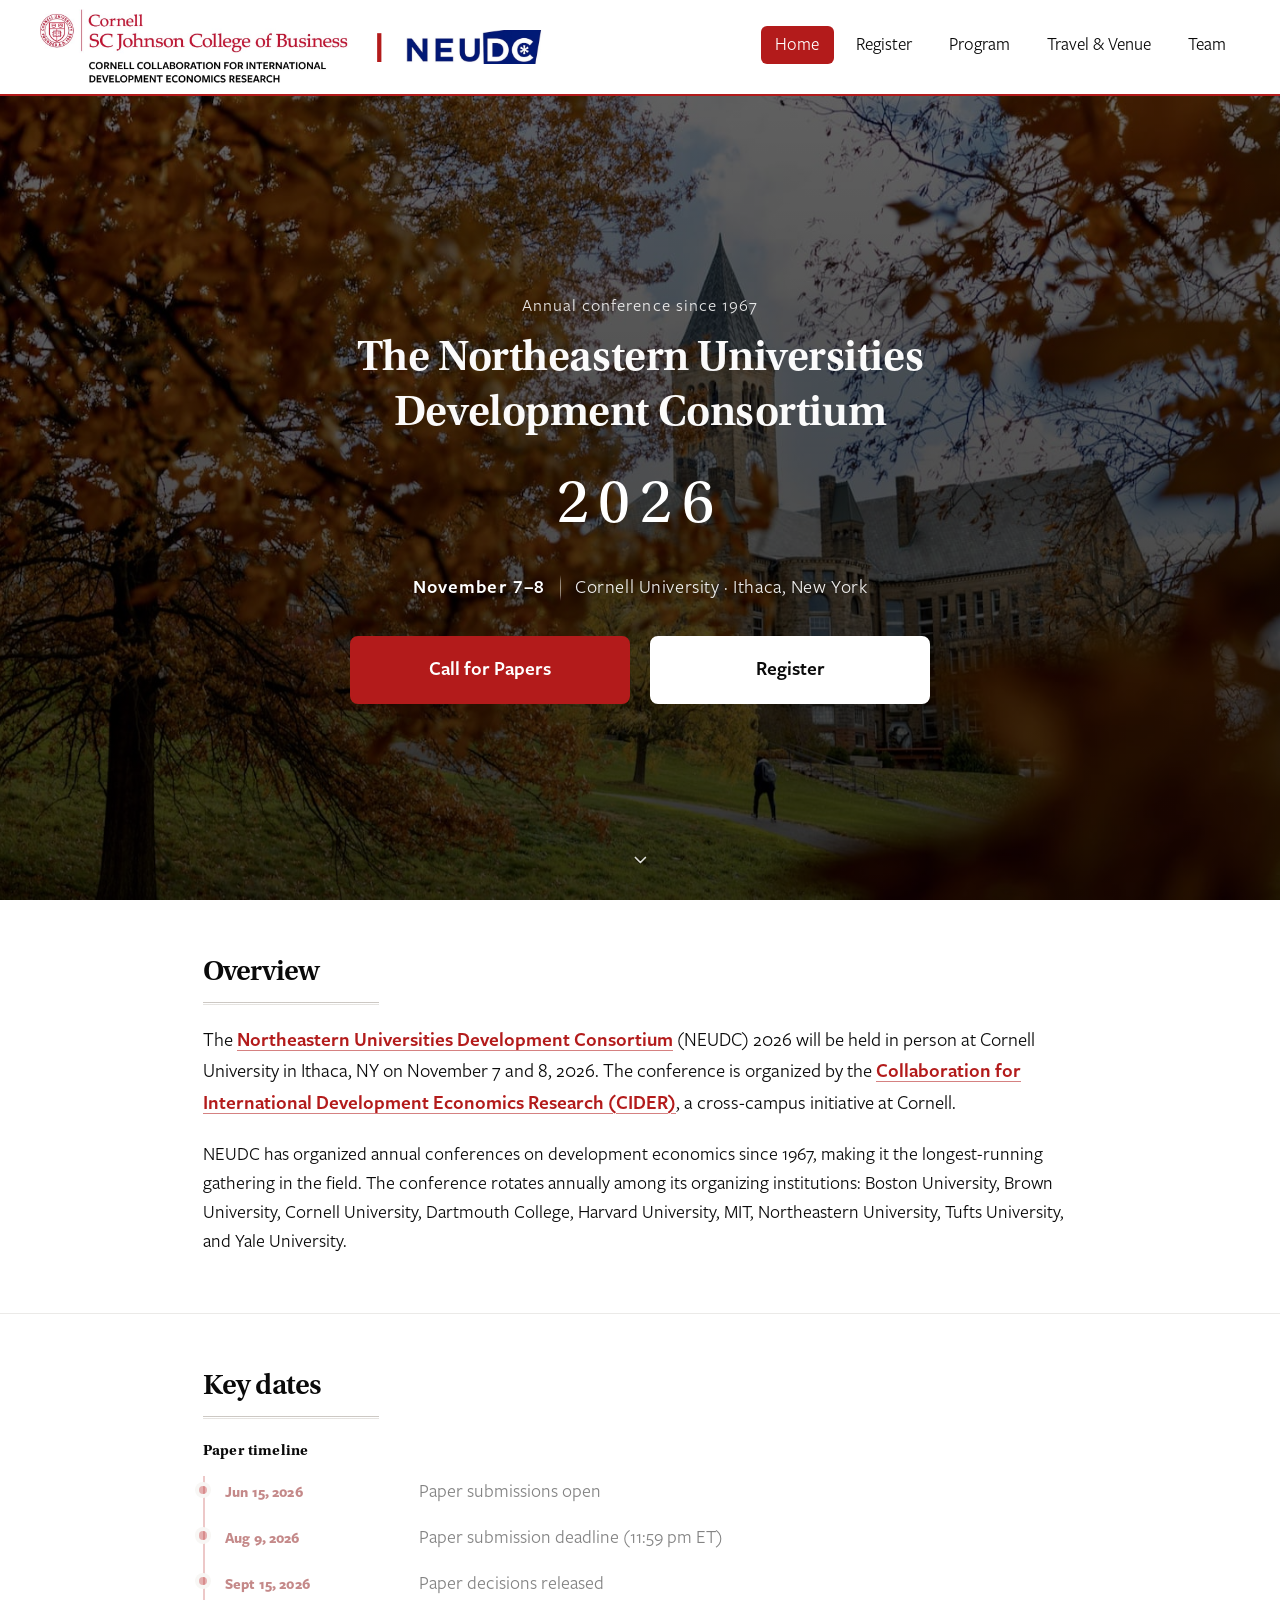
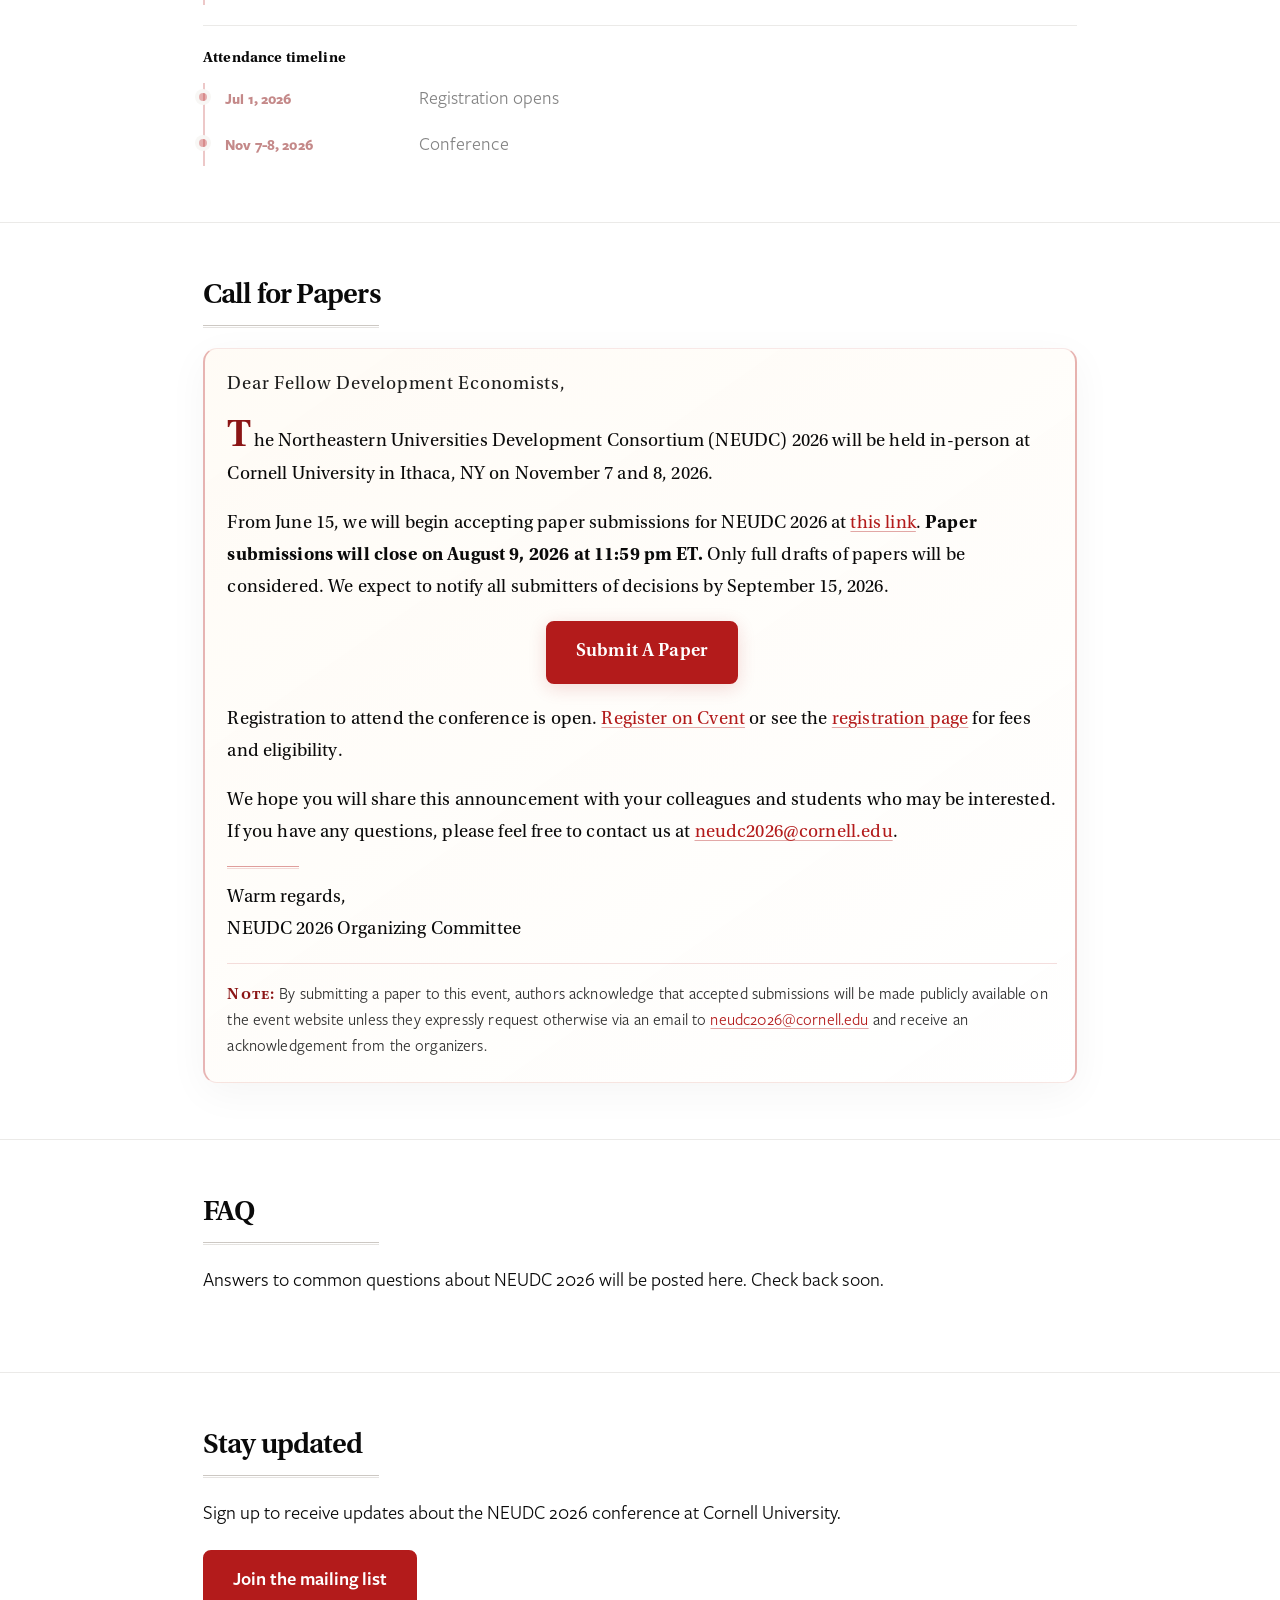
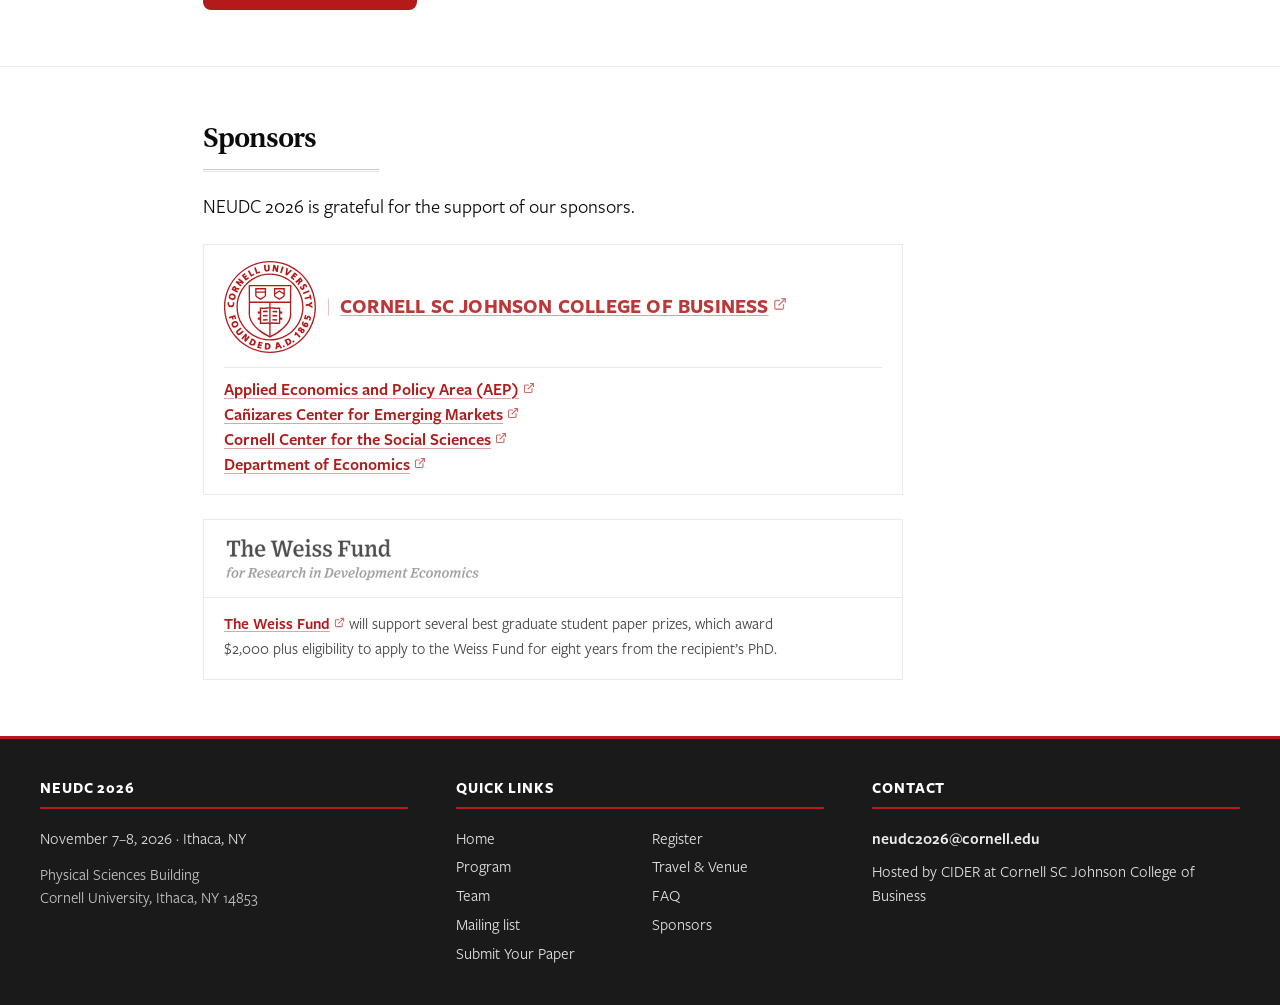
==== commit 7354f1a4: "updated to remove the registration deadline" ====
--- a/index.html
+++ b/index.html
@@ -261,13 +261,9 @@
         <div class="key-dates-group">
           <h3 class="key-dates-group__title">Attendance timeline</h3>
           <ul class="key-dates-list" data-timeline="attendance" data-registration-opens="2026-07-01" aria-label="Registration and conference key dates">
-            <li class="key-dates-list__item" data-awaiting-open data-phase-end="2026-10-17">
+            <li class="key-dates-list__item" data-awaiting-open>
               <span class="key-dates-list__date">Jul 1, 2026</span>
               <span class="key-dates-list__event">Registration opens</span>
-            </li>
-            <li class="key-dates-list__item" data-registration-period-end="2026-10-17">
-              <span class="key-dates-list__date">Oct 17, 2026</span>
-              <span class="key-dates-list__event">Registration closes</span>
             </li>
             <li class="key-dates-list__item" data-date="2026-11-07" data-date-end="2026-11-08">
               <span class="key-dates-list__date">Nov 7-8, 2026</span>
@@ -292,7 +288,7 @@
           <a id="cfp-submit-link" class="cta cta-primary" href="https://editorialexpress.com/cgi-bin/conference/conference.cgi?action=login&amp;db_name=NEUDC2026">Submit A Paper</a>
         </div>
 
-        <p>Registration to attend the conference is open through October 17, 2026. <a href="https://web.cvent.com/event/bfd69e4d-9c85-4e93-8c8d-45ad7ba8a7b6/register" target="_blank" rel="noopener noreferrer">Register on Cvent</a> or see the <a href="register.html">registration page</a> for fees and eligibility.</p>
+        <p>Registration to attend the conference is open. <a href="https://web.cvent.com/event/bfd69e4d-9c85-4e93-8c8d-45ad7ba8a7b6/register" target="_blank" rel="noopener noreferrer">Register on Cvent</a> or see the <a href="register.html">registration page</a> for fees and eligibility.</p>
         <p>We hope you will share this announcement with your colleagues and students who may be interested. If you have any questions, please feel free to contact us at <a href="mailto:neudc2026@cornell.edu">neudc2026@cornell.edu</a>.</p>
         <p class="cfp-epistle__signoff">Warm regards,<br>NEUDC 2026 Organizing Committee</p>
 
--- a/styles.css
+++ b/styles.css
@@ -4593,7 +4593,9 @@
   --sched-radius: 12px;
   --sched-time-col: 9.5rem;
   --sched-room-col: 4.5rem;
-  --sched-sticky-h: 5.25rem;
+  --sched-sticky-h: 7.75rem;
+  /* Height of the pinned bar; the script measures it, and without JS the bar is hidden */
+  --sched-toolbar-h: 0px;
   --sched-gutter: var(--site-gutter);
 }
 
@@ -4764,6 +4766,87 @@
 
 .sched-status:empty { display: none; }
 
+/* Jump to a time: second row of the pinned bar ------------------------------ */
+.sched-jump {
+  flex: 1 0 100%;
+  display: flex;
+  align-items: center;
+  gap: 0.75rem;
+  min-width: 0;
+  padding-top: 0.6rem;
+  border-top: 1px solid var(--border-light);
+}
+
+.sched.is-filtering .sched-jump { display: none; }
+
+.sched-jump__label {
+  flex: 0 0 auto;
+  color: var(--sched-ink-soft);
+  font-size: 0.9rem;
+  font-weight: 600;
+}
+
+.sched-jump__list {
+  display: flex;
+  flex-wrap: wrap;
+  gap: 0.4rem;
+  margin: 0;
+  padding: 0;
+  list-style: none;
+}
+
+.sched-jump__list[hidden] { display: none; }
+
+.sched-jump__list li { margin: 0; }
+
+.sched-jump__link {
+  display: inline-flex;
+  align-items: center;
+  gap: 0.35rem;
+  min-height: 2rem;
+  padding: 0 0.85rem;
+  border: 1px solid var(--border);
+  border-radius: 999px;
+  background: var(--white);
+  color: var(--text);
+  font-size: 0.95rem;
+  font-weight: 600;
+  line-height: 1;
+  font-variant-numeric: tabular-nums;
+  text-decoration: none;
+  transition: border-color var(--transition-fast), color var(--transition-fast), box-shadow var(--transition-fast);
+}
+
+.sched-jump__link:hover {
+  border-color: var(--cornell-red);
+  color: var(--cornell-red-dark);
+  text-decoration: none;
+}
+
+/* The block you are reading */
+.sched-jump__link[aria-current="true"] {
+  border-color: var(--cornell-red);
+  box-shadow: inset 0 0 0 1px var(--cornell-red);
+  color: var(--cornell-red-dark);
+}
+
+/* The block running now (during the conference) */
+.sched-jump__link.is-live::before {
+  content: "";
+  width: 0.45rem;
+  height: 0.45rem;
+  border-radius: 50%;
+  background: var(--cornell-red);
+}
+
+.sched-jump__link:focus-visible {
+  outline: 2px solid var(--cornell-blue);
+  outline-offset: 2px;
+}
+
+/* Focus lands on a time heading after a jump; it is not a control */
+.sched-slot__head:focus { outline: none; }
+
 /* "Now" / "Up next" during the conference --------------------------------- */
 .sched-live {
   display: inline-flex;
@@ -4811,7 +4894,7 @@
 .sched-day[hidden] { display: none; }
 
 .sched-day,
-.sched-list { scroll-margin-top: calc(var(--site-header-offset) + var(--sched-sticky-h)); }
+.sched-list { scroll-margin-top: calc(var(--sched-toolbar-h, var(--sched-sticky-h)) + 1rem); }
 
 .sched-day__title {
   margin: 0 0 0.75rem;
@@ -4831,60 +4914,94 @@
   padding: 0;
 }
 
+/* Meals and breaks: a soft band with an icon, so they read as their own items */
 .sched-break {
   display: grid;
-  grid-template-columns: var(--sched-time-col) minmax(0, 1fr);
-  gap: 1rem;
-  align-items: baseline;
-  padding: 0.65rem 0;
-  border-top: 1px dashed var(--border);
+  grid-template-columns: 2.1rem minmax(0, 1fr);
+  align-items: center;
+  gap: 0.8rem;
+  margin: 0 0 1.5rem;
+  padding: 0.7rem 1rem 0.7rem 0.8rem;
+  border: 1px solid #ebe7e0;
+  border-radius: 12px;
+  background: #f7f5f1;
   font-size: 1rem;
-}
-
-.sched-timeline > li:first-child { border-top: 0; padding-top: 0; }
-
-.sched-break__time {
-  color: var(--sched-ink-soft);
-  font-variant-numeric: tabular-nums;
-  white-space: nowrap;
+  line-height: 1.4;
+  scroll-margin-top: calc(var(--sched-toolbar-h, var(--sched-sticky-h)) + 1rem);
+}
+
+.sched-break__icon {
+  display: grid;
+  place-items: center;
+  width: 2.1rem;
+  height: 2.1rem;
+  border-radius: 50%;
+  background: var(--white);
+  color: var(--cornell-red-dark);
+  box-shadow: inset 0 0 0 1px #e6e1d9;
 }
 
 .sched-break__body {
   display: flex;
   flex-wrap: wrap;
   align-items: baseline;
-  column-gap: 0.7rem;
-  row-gap: 0.1rem;
-}
-
-.sched-break__label { font-weight: 700; }
+  gap: 0.1rem 1rem;
+  min-width: 0;
+}
+
+.sched-break__line {
+  display: inline-flex;
+  flex-wrap: wrap;
+  align-items: baseline;
+  gap: 0.1rem 0.6rem;
+}
+
+.sched-break__time {
+  color: var(--sched-ink-soft);
+  font-weight: 600;
+  font-variant-numeric: tabular-nums;
+  white-space: nowrap;
+}
+
+.sched-break__label { font-weight: 700; color: var(--text); }
 
 .sched-break__loc { color: var(--sched-ink-soft); }
 
-.sched-break .sched-live { margin-left: 0; }
+.sched-break .sched-live { margin-left: 0.1rem; }
 
 .sched-break.is-now {
-  margin: 0 -0.75rem;
-  padding-left: 0.75rem;
-  padding-right: 0.75rem;
-  border-radius: 10px;
+  border-color: rgba(179, 27, 27, 0.25);
   background: var(--sched-red-wash);
 }
 
+.sched-break.is-now .sched-break__icon {
+  background: var(--cornell-red);
+  color: var(--white);
+  box-shadow: none;
+}
+
 .sched-slot {
-  padding: 1rem 0 1.5rem;
-  border-top: 1px dashed var(--border);
-  scroll-margin-top: calc(var(--site-header-offset) + var(--sched-sticky-h));
+  padding: 0 0 1.75rem;
+  scroll-margin-top: var(--sched-toolbar-h, var(--sched-sticky-h));
 }
 
 .sched-timeline > li.sched-slot:first-child { padding-top: 0; }
 
+/* Time heading pins under the toolbar while you scroll through its block */
 .sched-slot__head {
+  position: sticky;
+  top: calc(var(--site-header-offset) + var(--sched-toolbar-h, var(--sched-sticky-h)));
+  z-index: 15;
   display: flex;
   flex-wrap: wrap;
   align-items: baseline;
   gap: 0.2rem 0.85rem;
-  margin: 0 0 0.75rem;
+  margin: 0 0 0.85rem;
+  padding: 0.7rem 0 0.6rem;
+  border-top: 2px solid var(--text);
+  border-bottom: 1px solid var(--border-light);
+  background: var(--white);
+  box-shadow: 0 -0.8rem 0 0 var(--white);
   font-family: var(--font-body);
   font-weight: 400;
   line-height: 1.25;
@@ -4921,7 +5038,7 @@
   background: var(--bg-alt);
   box-shadow: 0 1px 2px rgba(0, 0, 0, 0.04);
   transition: border-color var(--transition-fast), box-shadow var(--transition-fast);
-  scroll-margin-top: calc(var(--site-header-offset) + var(--sched-sticky-h) + 0.5rem);
+  scroll-margin-top: calc(var(--sched-toolbar-h, var(--sched-sticky-h)) + 3.6rem);
 }
 
 .sched-session:hover { border-color: var(--sched-red-line); }
@@ -4940,7 +5057,7 @@
 
 .sched-session__summary {
   display: grid;
-  grid-template-columns: var(--sched-room-col) minmax(0, 1fr) auto;
+  grid-template-columns: var(--sched-room-col) minmax(0, 1fr);
   gap: 1rem;
   align-items: start;
   padding: 0.85rem 1rem 0.85rem 0.85rem;
@@ -4998,31 +5115,41 @@
 
 .sched-session[open] .sched-session__people { display: none; }
 
-.sched-session__toggle {
-  position: relative;
-  width: 1.9rem;
-  height: 1.9rem;
-  margin-top: 0.1rem;
-  border-radius: 50%;
-  border: 1px solid var(--border);
-  transition: transform var(--transition-medium), background var(--transition-fast);
-}
-
-.sched-session__toggle::before {
-  content: "";
-  position: absolute;
-  left: 50%;
-  top: 44%;
-  width: 0.45rem;
-  height: 0.45rem;
-  border-right: 1.8px solid var(--text);
-  border-bottom: 1.8px solid var(--text);
-  transform: translate(-50%, -50%) rotate(45deg);
-}
-
-.sched-session__summary:hover .sched-session__toggle { background: var(--bg-subtle); }
-
-.sched-session[open] .sched-session__toggle { transform: rotate(180deg); }
+/* "View papers" cue so it is obvious each card opens */
+.sched-more {
+  display: inline-flex;
+  align-items: center;
+  align-self: flex-start;
+  gap: 0.35rem;
+  margin-top: 0.6rem;
+  padding: 0.32rem 0.75rem 0.32rem 0.85rem;
+  border: 1px solid rgba(179, 27, 27, 0.25);
+  border-radius: 999px;
+  background: var(--white);
+  color: var(--cornell-red-dark);
+  font-size: 0.86rem;
+  font-weight: 600;
+  line-height: 1.2;
+  transition: background var(--transition-fast), border-color var(--transition-fast);
+}
+
+.sched-more svg {
+  flex: none;
+  transition: transform var(--transition-medium);
+}
+
+.sched-more__hide { display: none; }
+
+.sched-session__summary:hover .sched-more {
+  border-color: rgba(179, 27, 27, 0.5);
+  background: var(--sched-red-wash);
+}
+
+.sched-session[open] .sched-more__show { display: none; }
+
+.sched-session[open] .sched-more__hide { display: inline; }
+
+.sched-session[open] .sched-more svg { transform: rotate(180deg); }
 
 .sched-session__body {
   padding: 0 1rem 0.85rem calc(0.85rem + var(--sched-room-col) + 1rem);
@@ -5140,63 +5267,90 @@
 /* Phones --------------------------------------------------------------------- */
 @media (max-width: 760px) {
   .sched {
-    --sched-sticky-h: 3.9rem;
-  }
-
-  /* Only the day switcher stays pinned; search scrolls away with the page */
-  .sched-toolbar:not([hidden]) {
-    display: contents;
+    --sched-sticky-h: 8.4rem;
+  }
+
+  /* Day switch and search stay pinned together under the site header */
+  .sched-toolbar {
+    display: grid;
+    grid-template-columns: minmax(0, 1fr);
+    justify-content: stretch;
+    gap: 0.4rem;
+    margin: 0 calc(-1 * var(--sched-gutter)) 1.1rem;
+    padding: 0.45rem var(--sched-gutter) 0.5rem;
+    border: 0;
+    border-bottom: 1px solid var(--border-light);
+    border-radius: 0;
+    background: var(--white);
+    box-shadow: 0 8px 16px -14px rgba(40, 30, 20, 0.5);
   }
 
   .sched-tabs {
-    position: sticky;
-    top: var(--site-header-offset);
-    z-index: 20;
     display: grid;
     grid-template-columns: 1fr 1fr;
     gap: 0.4rem;
-    margin: 0 calc(-1 * var(--sched-gutter));
-    padding: 0.55rem var(--sched-gutter);
-    background: var(--white);
-    border-bottom: 1px solid var(--border-light);
-  }
-
-  .sched-tab { min-height: 2.4rem; padding: 0.35rem 0.5rem; font-size: 0.95rem; }
+  }
+
+  .sched-tab { min-height: 2.2rem; padding: 0.3rem 0.5rem; font-size: 0.95rem; }
   .sched-tab__long { display: none; }
   .sched-tab__short { display: inline; }
 
-  .sched-tools { margin-top: 0.75rem; }
-
   .sched-search { max-width: none; }
 
-  .sched-search input { height: 2.5rem; font-size: 0.98rem; }
+  /* 16px keeps iPhones from zooming in when the field is tapped */
+  .sched-search input { height: 2.3rem; font-size: 1rem; }
 
   .sched-expand[data-sched-expand] { display: none; }
 
-  .sched-status { margin-top: 0.5rem; }
-
-  .sched-list { margin-top: 1rem; }
-
-  /* Breaks: time beside the label, place underneath */
+  .sched-status { margin: 0; font-size: 0.88rem; }
+
+  .sched-jump {
+    gap: 0.6rem;
+    padding-top: 0.4rem;
+  }
+
+  .sched-jump__label { font-size: 0.85rem; }
+
+  .sched-jump__list {
+    flex-wrap: nowrap;
+    gap: 0.3rem;
+  }
+
+  .sched-jump__link {
+    min-height: 1.85rem;
+    padding: 0 0.7rem;
+    font-size: 0.92rem;
+  }
+
+  .sched-list { margin-top: 0; }
+
+  /* Meals and breaks: time and name on the first line, place underneath */
   .sched-break {
-    grid-template-columns: 6.4rem minmax(0, 1fr);
-    gap: 0.6rem;
-    padding: 0.55rem 0;
-    font-size: 0.93rem;
-  }
-
-  .sched-break__body {
-    flex-direction: column;
-    row-gap: 0.05rem;
-  }
-
-  .sched-break__loc { font-size: 0.87rem; line-height: 1.35; }
-
-  .sched-break.is-now { margin: 0 -0.6rem; padding-left: 0.6rem; padding-right: 0.6rem; }
-
-  .sched-slot { padding: 0.9rem 0 1.2rem; }
-
-  .sched-slot__head { margin-bottom: 0.6rem; }
+    grid-template-columns: 1.9rem minmax(0, 1fr);
+    gap: 0.7rem;
+    margin-bottom: 1.25rem;
+    padding: 0.65rem 0.85rem 0.65rem 0.7rem;
+    font-size: 0.95rem;
+  }
+
+  .sched-break__icon { width: 1.9rem; height: 1.9rem; }
+
+  .sched-break__body { display: block; }
+
+  .sched-break__loc {
+    display: block;
+    margin-top: 0.1rem;
+    font-size: 0.88rem;
+    line-height: 1.35;
+  }
+
+  .sched-slot { padding: 0 0 1.5rem; }
+
+  .sched-slot__head {
+    margin: 0 calc(-1 * var(--sched-gutter)) 0.7rem;
+    padding: 0.6rem var(--sched-gutter) 0.5rem;
+    box-shadow: none;
+  }
 
   .sched-slot__time { font-size: 1.12rem; }
 
@@ -5204,11 +5358,12 @@
 
   /* Session card: room and track share the top line so the title gets the full width */
   .sched-session__summary {
-    grid-template-columns: auto minmax(0, 1fr) auto;
+    grid-template-columns: auto minmax(0, 1fr);
     grid-template-areas:
-      "room track toggle"
-      "title title title"
-      "people people people";
+      "room track"
+      "title title"
+      "people people"
+      "more more";
     align-items: center;
     gap: 0.3rem 0.55rem;
     padding: 0.75rem 0.8rem 0.8rem;
@@ -5239,64 +5394,76 @@
     line-height: 1.4;
   }
 
-  .sched-session__toggle {
-    grid-area: toggle;
-    width: 1.75rem;
-    height: 1.75rem;
-    margin-top: 0;
+  .sched-more {
+    grid-area: more;
+    justify-self: start;
+    margin-top: 0.35rem;
   }
 
   .sched-session__body { padding: 0 0.8rem 0.7rem; }
 
   .sched-session__chair { font-size: 0.9rem; }
 
-  /* Papers: time above the title, presenter and discussant side by side underneath */
+  /* Papers: time on the left; title, presenter and discussant stacked to its right */
   .sched-papers,
-  .sched-papers thead,
   .sched-papers tbody { display: block; }
 
-  .sched-papers tr {
+  .sched-papers thead { display: none; }
+
+  .sched-papers tbody tr {
     display: grid;
-    grid-template-columns: minmax(0, 1fr) minmax(0, 1fr);
-    column-gap: 0.75rem;
-  }
-
-  .sched-papers th,
+    grid-template-columns: 2.6rem minmax(0, 1fr);
+    column-gap: 0.6rem;
+    padding: 0.8rem 0;
+    border-bottom: 1px solid var(--border-light);
+  }
+
+  .sched-papers tbody tr:first-child { padding-top: 0.2rem; }
+
+  .sched-papers tbody tr:last-child { border-bottom: 0; }
+
   .sched-papers td {
     width: auto;
     padding: 0;
     border: 0;
   }
 
-  .sched-papers thead tr {
-    padding: 0.3rem 0;
-    border-bottom: 1px solid var(--border);
-  }
-
-  .sched-papers__time,
-  .sched-papers__paper { display: none; }
-
-  .sched-papers__presenter { grid-column: 1; }
-  .sched-papers__disc { grid-column: 2; }
-
-  .sched-papers tbody tr {
-    row-gap: 0.2rem;
-    padding: 0.6rem 0;
-    border-bottom: 1px solid var(--border-light);
-  }
-
-  .sched-papers tbody tr:last-child { border-bottom: 0; }
-
-  .sched-paper__time { grid-column: 1 / -1; font-size: 0.8rem; }
+  .sched-paper__time {
+    grid-column: 1;
+    grid-row: 1;
+    font-size: 0.9rem;
+    line-height: 1.45;
+  }
 
   .sched-paper__title {
-    grid-column: 1 / -1;
-    font-size: 0.95rem;
-    line-height: 1.38;
-  }
-
-  .sched-paper__presenter { grid-column: 1; font-size: 0.88rem; }
-  .sched-paper__disc { grid-column: 2; font-size: 0.88rem; }
+    grid-column: 2;
+    grid-row: 1;
+    font-size: 0.98rem;
+    line-height: 1.42;
+  }
+
+  .sched-paper__presenter {
+    grid-column: 2;
+    grid-row: 2;
+    margin-top: 0.3rem;
+    font-size: 0.9rem;
+  }
+
+  .sched-paper__disc {
+    grid-column: 2;
+    grid-row: 3;
+    font-size: 0.88rem;
+  }
+
+  .sched-paper__presenter::before {
+    content: "Presenter: ";
+    font-weight: 400;
+    color: var(--sched-ink-soft);
+  }
+
+  .sched-paper__disc::before {
+    content: "Discussant: ";
+  }
 
   .sched-paper.is-match td { background: none; }
   .sched-paper.is-match { background: rgba(253, 233, 166, 0.3); }
@@ -5316,7 +5483,9 @@
 
 @media (prefers-reduced-motion: reduce) {
   .sched-session,
-  .sched-session__toggle,
+  .sched-more,
+  .sched-more svg,
+  .sched-jump__link,
   .sched-tab { transition: none; }
   .sched-session.is-target,
   .sched-live.is-now::before { animation: none; }
@@ -5324,7 +5493,7 @@
 
 @media print {
   .sched-toolbar,
-  .sched-session__toggle,
+  .sched-more,
   .sched-copy,
   .sched-live,
   .scroll-to-top { display: none !important; }
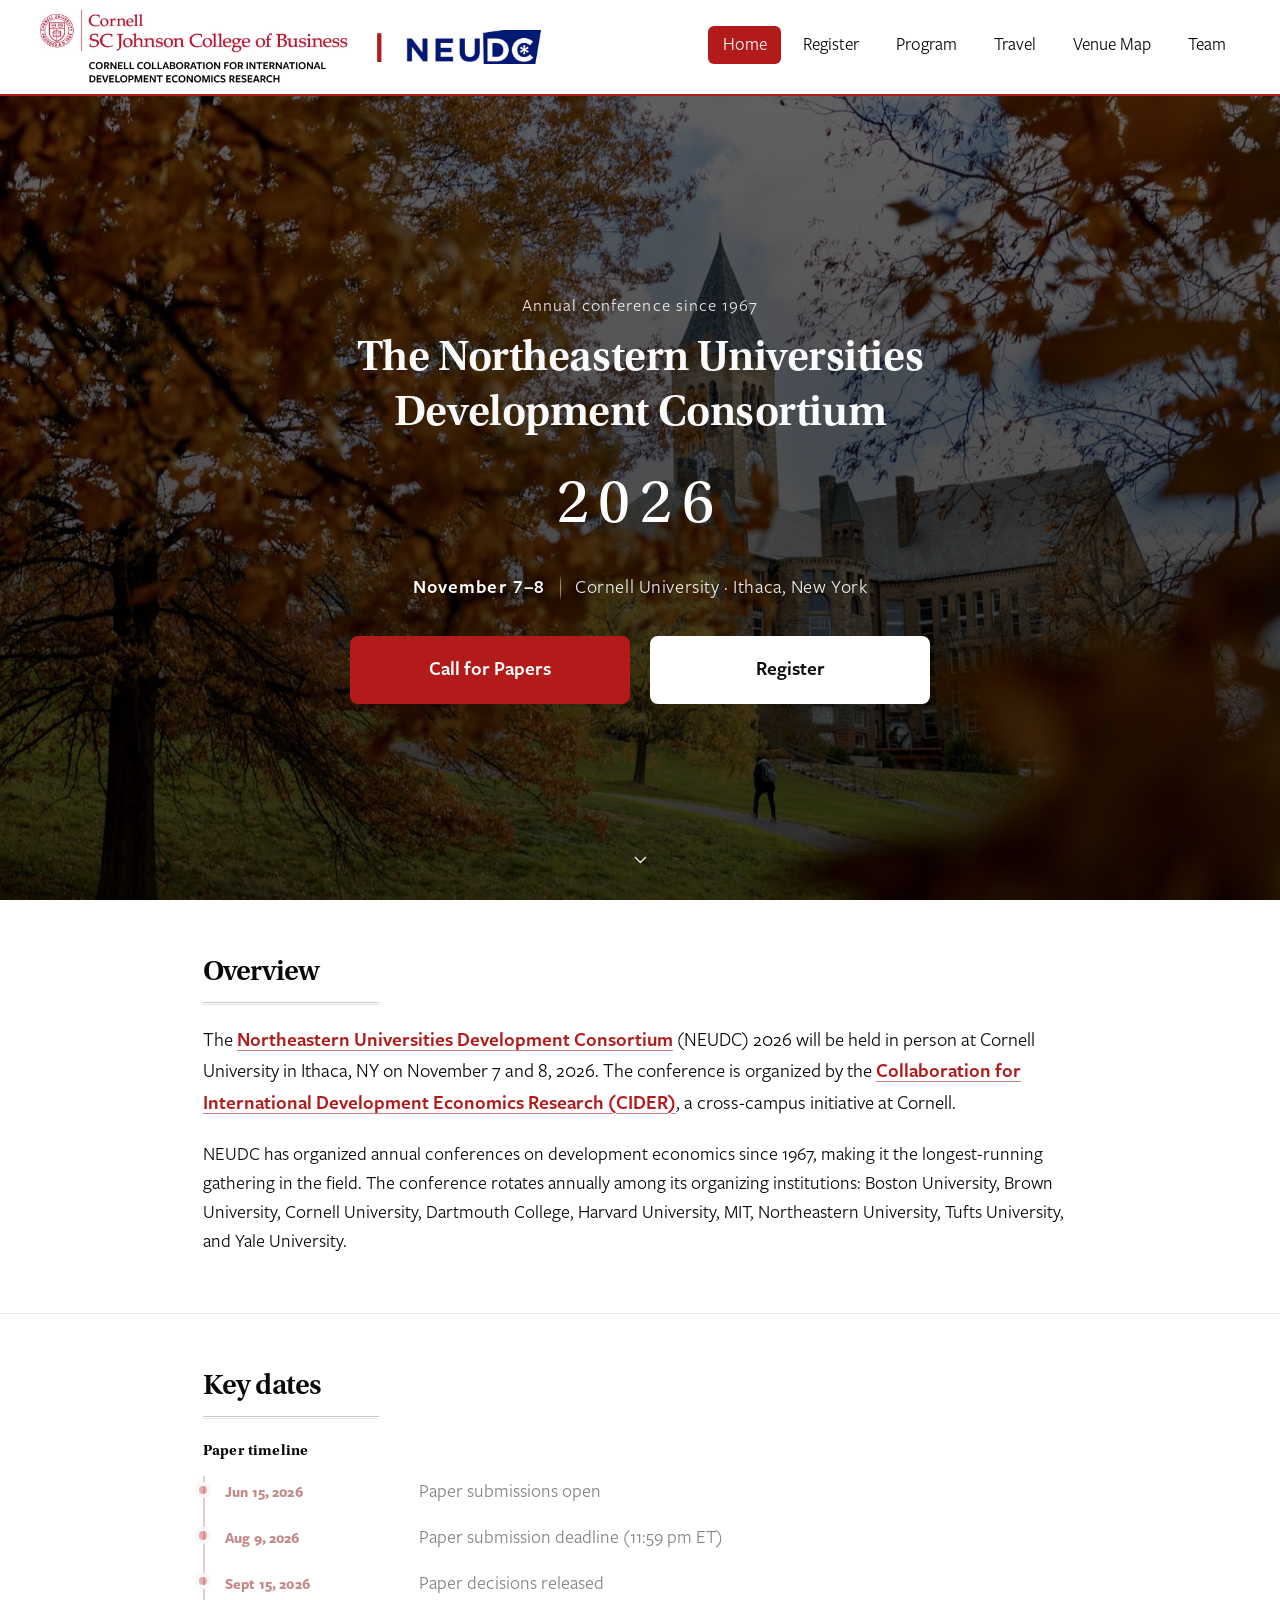
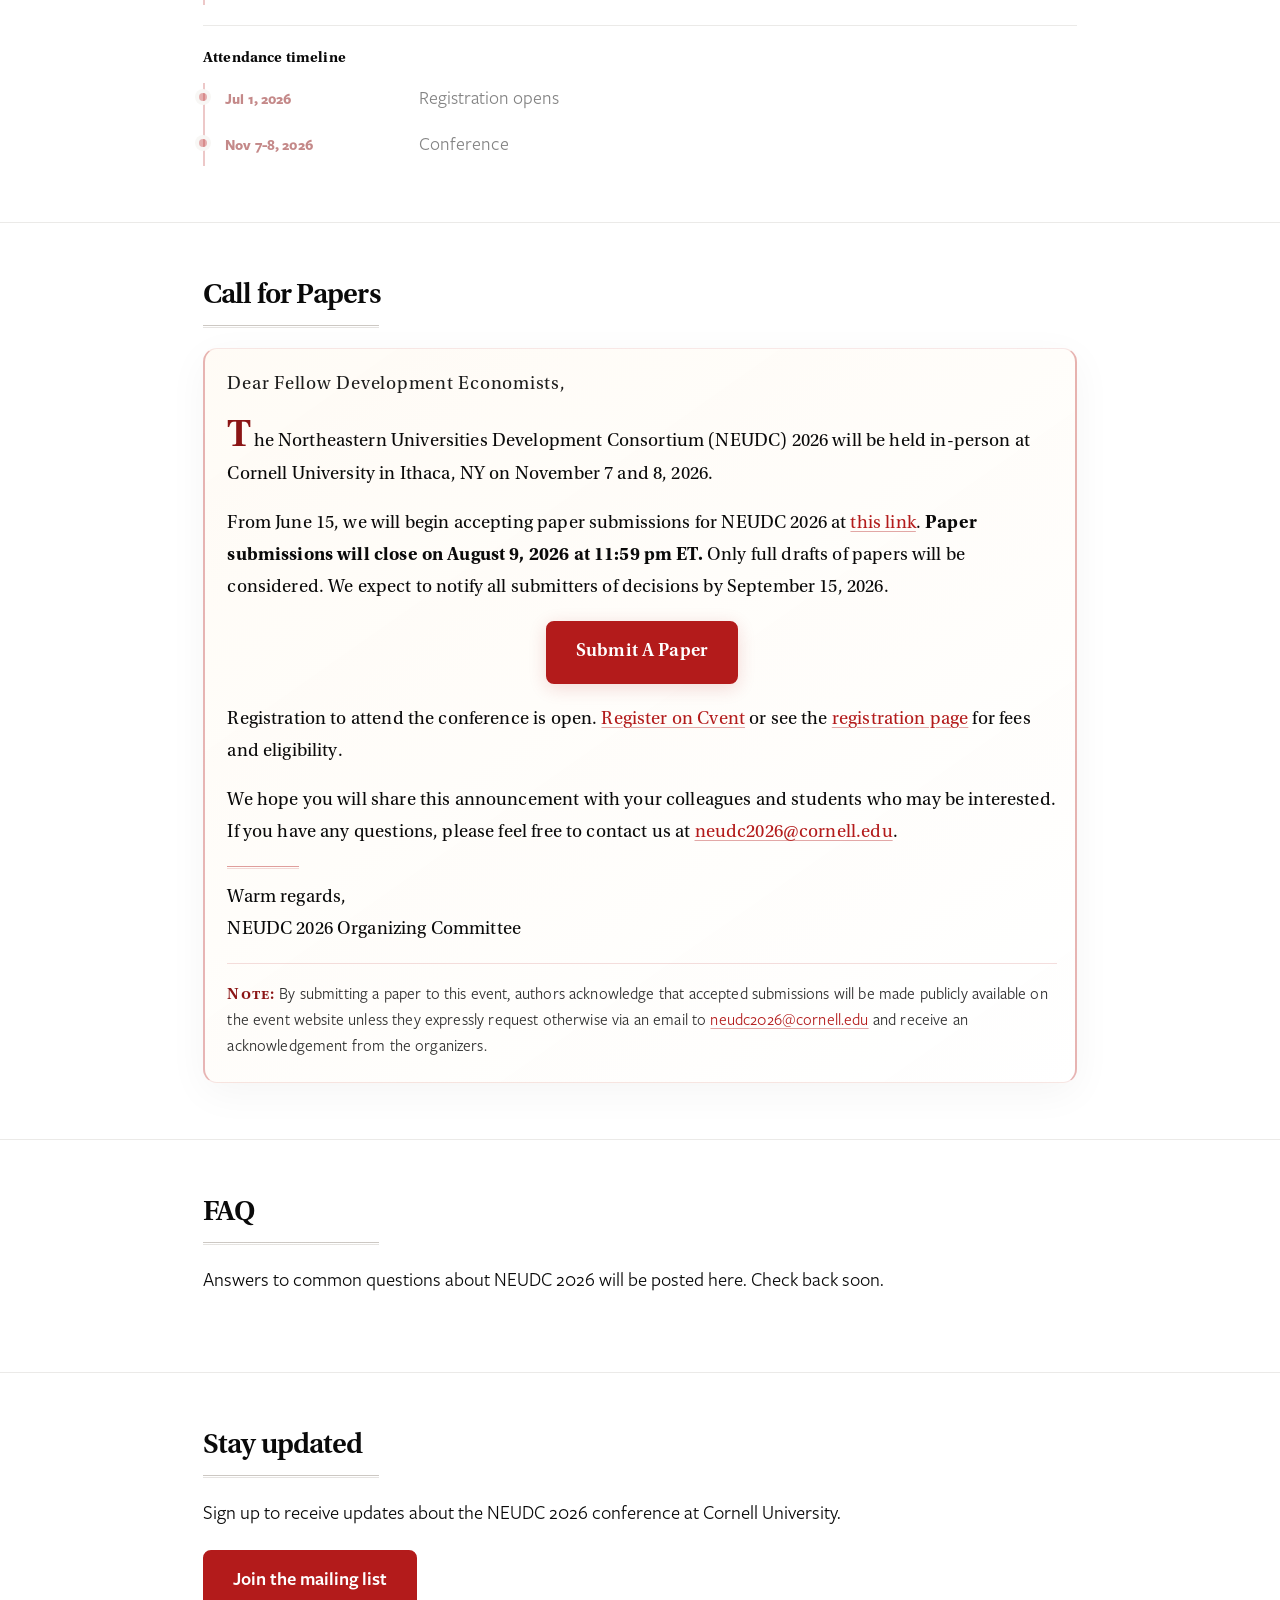
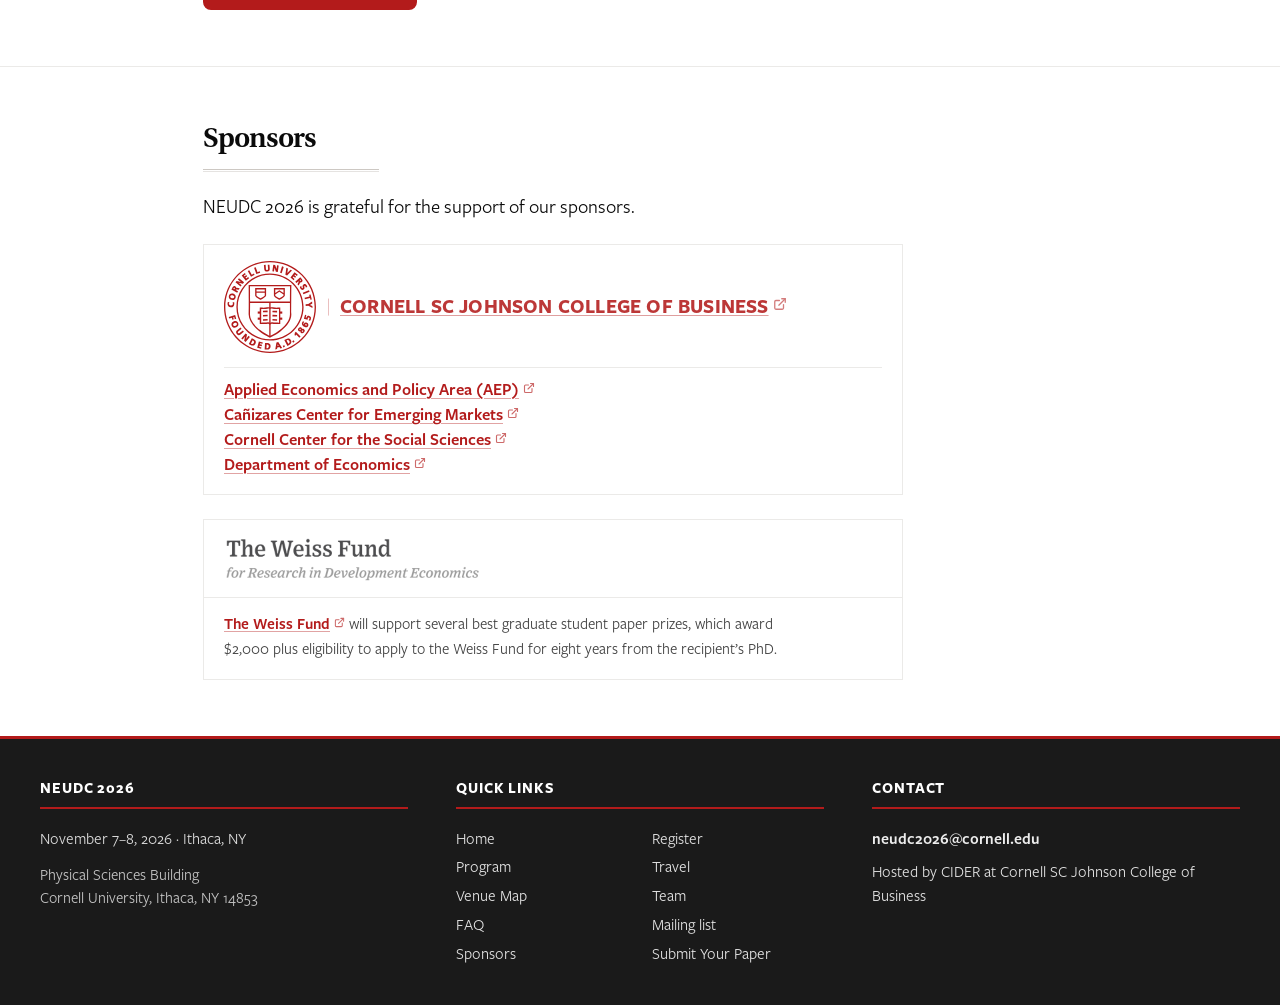
==== commit 23eb0847: "added the pages that link to the difffernt pages" ====
--- a/index.html
+++ b/index.html
@@ -198,7 +198,8 @@
           <li><a href="index.html" class="active">Home</a></li>
           <li><a href="register.html">Register</a></li>
           <li><a href="program.html">Program</a></li>
-          <li><a href="travel.html">Travel &amp; Venue</a></li>
+          <li><a href="travel.html">Travel</a></li>
+          <li><a href="venue-map.html">Venue Map</a></li>
           <li><a href="team.html">Team</a></li>
         </ul>
       </nav>
@@ -361,7 +362,8 @@
         <a href="index.html">Home</a>
         <a href="register.html">Register</a>
         <a href="program.html">Program</a>
-        <a href="travel.html">Travel &amp; Venue</a>
+        <a href="travel.html">Travel</a>
+        <a href="venue-map.html">Venue Map</a>
         <a href="team.html">Team</a>
         <a href="#faq">FAQ</a>
         <a href="#updates">Mailing list</a>
--- a/styles.css
+++ b/styles.css
@@ -1142,7 +1142,7 @@
 
 .program-page-lead {
   margin: 0;
-  max-width: 38em;
+  max-width: none;
   font-size: var(--type-body);
   line-height: var(--type-line-prose);
   color: var(--text);
@@ -1160,6 +1160,15 @@
 .program-page-lead a:hover {
   color: var(--cornell-red);
   text-decoration-color: rgba(179, 27, 27, 0.55);
+}
+
+/* Phones: lines run edge to edge, with hyphenation to keep word gaps even */
+@media (max-width: 640px) {
+  .program-page-lead {
+    text-align: justify;
+    -webkit-hyphens: auto;
+    hyphens: auto;
+  }
 }
 
 .program-page .program-intro,
@@ -4636,18 +4645,22 @@
 
 .sched-toolbar[hidden] { display: none; }
 
+/* Day picker: one switch, so it reads as "this day or that day" */
 .sched-tabs {
   display: inline-flex;
-  gap: 0.35rem;
+  gap: 4px;
+  padding: 4px;
+  border-radius: 999px;
+  background: #e9e5de;
 }
 
 .sched-tab {
-  min-height: 2.6rem;
-  padding: 0.4rem 1.1rem;
-  border: 1px solid var(--border);
+  min-height: 2.4rem;
+  padding: 0.35rem 1.15rem;
+  border: 0;
   border-radius: 999px;
-  background: var(--white);
-  color: var(--text);
+  background: transparent;
+  color: #5c5752;
   font: inherit;
   font-size: 1rem;
   font-weight: 600;
@@ -4658,12 +4671,12 @@
 
 .sched-tab__short { display: none; }
 
-.sched-tab:hover { border-color: var(--cornell-red); }
+.sched-tab:hover { background: rgba(255, 255, 255, 0.7); color: var(--text); }
 
 .sched-tab[aria-selected="true"] {
   background: var(--cornell-red);
-  border-color: var(--cornell-red);
   color: var(--white);
+  box-shadow: 0 1px 3px rgba(139, 21, 21, 0.35);
 }
 
 .sched.is-filtering .sched-tab {
@@ -4914,47 +4927,52 @@
   padding: 0;
 }
 
-/* Meals and breaks: a soft band with an icon, so they read as their own items */
+/* Meals and breaks: a centered pill on a hairline, read as a pause between time blocks */
 .sched-break {
   display: grid;
-  grid-template-columns: 2.1rem minmax(0, 1fr);
+  grid-template-columns: minmax(1rem, 1fr) auto minmax(1rem, 1fr);
   align-items: center;
-  gap: 0.8rem;
-  margin: 0 0 1.5rem;
-  padding: 0.7rem 1rem 0.7rem 0.8rem;
-  border: 1px solid #ebe7e0;
-  border-radius: 12px;
-  background: #f7f5f1;
-  font-size: 1rem;
-  line-height: 1.4;
+  column-gap: 0.9rem;
+  row-gap: 0.3rem;
+  margin: 0.25rem 0 1.75rem;
+  font-size: 0.95rem;
+  line-height: 1.35;
+  text-align: center;
   scroll-margin-top: calc(var(--sched-toolbar-h, var(--sched-sticky-h)) + 1rem);
 }
 
-.sched-break__icon {
-  display: grid;
-  place-items: center;
-  width: 2.1rem;
-  height: 2.1rem;
-  border-radius: 50%;
-  background: var(--white);
-  color: var(--cornell-red-dark);
-  box-shadow: inset 0 0 0 1px #e6e1d9;
-}
-
-.sched-break__body {
-  display: flex;
-  flex-wrap: wrap;
-  align-items: baseline;
-  gap: 0.1rem 1rem;
-  min-width: 0;
-}
-
-.sched-break__line {
+.sched-break::before,
+.sched-break::after {
+  content: "";
+  grid-row: 1;
+  height: 1px;
+  background: #e2ddd5;
+}
+
+.sched-break::before { grid-column: 1; }
+
+.sched-break::after { grid-column: 3; }
+
+.sched-break__pill {
+  grid-column: 2;
+  grid-row: 1;
   display: inline-flex;
   flex-wrap: wrap;
-  align-items: baseline;
-  gap: 0.1rem 0.6rem;
-}
+  align-items: center;
+  justify-content: center;
+  gap: 0.15rem 0.55rem;
+  padding: 0.42rem 1rem 0.42rem 0.8rem;
+  border-radius: 999px;
+  background: #f3f0eb;
+}
+
+.sched-break__icon {
+  display: inline-grid;
+  place-items: center;
+  color: var(--cornell-red-dark);
+}
+
+.sched-break__label { font-weight: 700; color: var(--text); }
 
 .sched-break__time {
   color: var(--sched-ink-soft);
@@ -4963,22 +4981,21 @@
   white-space: nowrap;
 }
 
-.sched-break__label { font-weight: 700; color: var(--text); }
-
-.sched-break__loc { color: var(--sched-ink-soft); }
+.sched-break__loc {
+  grid-column: 1 / -1;
+  grid-row: 2;
+  color: var(--sched-ink-soft);
+  font-size: 0.88rem;
+}
 
 .sched-break .sched-live { margin-left: 0.1rem; }
 
-.sched-break.is-now {
-  border-color: rgba(179, 27, 27, 0.25);
+.sched-break.is-now .sched-break__pill {
   background: var(--sched-red-wash);
-}
-
-.sched-break.is-now .sched-break__icon {
-  background: var(--cornell-red);
-  color: var(--white);
-  box-shadow: none;
-}
+  box-shadow: inset 0 0 0 1px rgba(179, 27, 27, 0.35);
+}
+
+.sched-break.is-now .sched-break__label { color: var(--cornell-red-dark); }
 
 .sched-slot {
   padding: 0 0 1.75rem;
@@ -4997,7 +5014,8 @@
   align-items: baseline;
   gap: 0.2rem 0.85rem;
   margin: 0 0 0.85rem;
-  padding: 0.7rem 0 0.6rem;
+  /* Inset so the text lines up with the day buttons in the toolbar above */
+  padding: 0.7rem 1.125rem 0.6rem;
   border-top: 2px solid var(--text);
   border-bottom: 1px solid var(--border-light);
   background: var(--white);
@@ -5007,6 +5025,16 @@
   line-height: 1.25;
 }
 
+/* Day label in every pinned time heading, in the selected day's red */
+.sched-slot__day {
+  flex: 0 0 100%;
+  font-size: 0.72rem;
+  font-weight: 700;
+  letter-spacing: 0.1em;
+  text-transform: uppercase;
+  color: var(--cornell-red-dark);
+}
+
 .sched-slot__time {
   font-family: var(--font-heading);
   font-size: 1.3rem;
@@ -5038,7 +5066,7 @@
   background: var(--bg-alt);
   box-shadow: 0 1px 2px rgba(0, 0, 0, 0.04);
   transition: border-color var(--transition-fast), box-shadow var(--transition-fast);
-  scroll-margin-top: calc(var(--sched-toolbar-h, var(--sched-sticky-h)) + 3.6rem);
+  scroll-margin-top: calc(var(--sched-toolbar-h, var(--sched-sticky-h)) + 4.6rem);
 }
 
 .sched-session:hover { border-color: var(--sched-red-line); }
@@ -5155,11 +5183,15 @@
   padding: 0 1rem 0.85rem calc(0.85rem + var(--sched-room-col) + 1rem);
 }
 
+/* Chair sits on the card itself, so it shows whether the card is open or closed */
 .sched-session__chair {
-  margin: 0 0 0.4rem;
-  font-size: 0.97rem;
+  margin-top: 0.1rem;
+  font-size: 0.92rem;
+  line-height: 1.4;
   color: var(--sched-ink-soft);
 }
+
+.sched-session[open] .sched-session__chair { margin-top: 0.15rem; }
 
 /* Papers table: column labels appear once per session */
 .sched-papers {
@@ -5230,9 +5262,55 @@
   color: inherit;
 }
 
+/* Calendar and link actions under the papers */
+.sched-actions {
+  display: flex;
+  flex-wrap: wrap;
+  justify-content: flex-end;
+  gap: 0.25rem 1.4rem;
+  margin-top: 0.45rem;
+}
+
+.sched-cal {
+  display: inline-flex;
+  align-items: center;
+  padding: 0.2rem 0;
+  color: var(--cornell-red-dark);
+  font-size: 0.88rem;
+  font-weight: 600;
+  text-decoration: underline;
+  text-decoration-color: rgba(179, 27, 27, 0.35);
+  text-underline-offset: 0.2em;
+}
+
+.sched-cal:hover { color: var(--cornell-red); text-decoration-color: currentColor; }
+
+/* Room on the venue map: first in the row, set apart on the left */
+.sched-maplink {
+  display: inline-flex;
+  align-items: center;
+  margin-right: auto;
+  padding: 0.2rem 0;
+  color: var(--cornell-red-dark);
+  font-size: 0.88rem;
+  font-weight: 600;
+  text-decoration: underline;
+  text-decoration-color: rgba(179, 27, 27, 0.35);
+  text-underline-offset: 0.2em;
+}
+
+.sched-maplink::after { content: " \2192"; }
+
+.sched-maplink:hover { color: var(--cornell-red); text-decoration-color: currentColor; }
+
+.sched-cal:focus-visible {
+  outline: 2px solid var(--cornell-blue);
+  outline-offset: 2px;
+}
+
 .sched-copy {
   display: block;
-  margin: 0.45rem 0 0 auto;
+  margin: 0;
   padding: 0.2rem 0;
   border: 0;
   background: none;
@@ -5248,6 +5326,69 @@
 .sched-copy:hover { color: var(--cornell-red-dark); text-decoration-color: currentColor; }
 
 .sched-copy[hidden] { display: none; }
+
+/* Last-updated note under the schedule heading (beats the site's section paragraph size) */
+.sched.content-section .section-wrap > p.sched-updated {
+  margin: -0.35rem 0 1rem;
+  font-size: 0.9rem;
+  color: var(--sched-ink-soft);
+}
+
+/* Name search: a person's roles, above the matching sessions */
+.sched-roles {
+  display: grid;
+  gap: 1rem;
+  margin: 0 0 1.5rem;
+  padding: 1rem 1.25rem 1.05rem;
+  border: 1px solid #e7e3dd;
+  border-left: 3px solid var(--cornell-red);
+  border-radius: var(--sched-radius);
+  background: var(--white);
+  scroll-margin-top: calc(var(--sched-toolbar-h, var(--sched-sticky-h)) + 1rem);
+}
+
+.sched-roles[hidden] { display: none; }
+
+.sched-roles__name {
+  margin: 0 0 0.35rem;
+  font-family: var(--font-heading);
+  font-size: 1.15rem;
+  font-weight: 600;
+  line-height: 1.3;
+  color: var(--text);
+}
+
+.sched-roles__list {
+  margin: 0;
+  padding: 0;
+  list-style: none;
+}
+
+.sched-roles__item {
+  display: grid;
+  grid-template-columns: 5.6rem 7.4rem minmax(0, 1fr);
+  gap: 0 0.75rem;
+  padding: 0.3rem 0;
+  font-size: 0.97rem;
+  line-height: 1.4;
+}
+
+.sched-roles__item + .sched-roles__item { border-top: 1px solid var(--border-light); }
+
+.sched-roles__role { font-weight: 700; color: var(--cornell-red-dark); }
+
+.sched-roles__when { font-weight: 600; font-variant-numeric: tabular-nums; white-space: nowrap; }
+
+.sched-roles__where { color: var(--sched-ink-soft); }
+
+.sched-roles__where a {
+  color: var(--text);
+  text-decoration: underline;
+  text-decoration-color: var(--border);
+  text-underline-offset: 0.18em;
+}
+
+.sched-roles__where a:hover { color: var(--cornell-red-dark); text-decoration-color: currentColor; }
 
 .sched-empty {
   padding: 1.75rem 1.5rem;
@@ -5288,10 +5429,12 @@
   .sched-tabs {
     display: grid;
     grid-template-columns: 1fr 1fr;
-    gap: 0.4rem;
-  }
-
-  .sched-tab { min-height: 2.2rem; padding: 0.3rem 0.5rem; font-size: 0.95rem; }
+    gap: 4px;
+  }
+
+  .sched-tab { min-height: 2.15rem; padding: 0.3rem 0.5rem; font-size: 0.95rem; }
+
+  .sched-slot__day { font-size: 0.68rem; }
   .sched-tab__long { display: none; }
   .sched-tab__short { display: inline; }
 
@@ -5324,31 +5467,26 @@
 
   .sched-list { margin-top: 0; }
 
-  /* Meals and breaks: time and name on the first line, place underneath */
+  /* Meals and breaks: same divider, tighter */
   .sched-break {
-    grid-template-columns: 1.9rem minmax(0, 1fr);
-    gap: 0.7rem;
-    margin-bottom: 1.25rem;
-    padding: 0.65rem 0.85rem 0.65rem 0.7rem;
-    font-size: 0.95rem;
-  }
-
-  .sched-break__icon { width: 1.9rem; height: 1.9rem; }
-
-  .sched-break__body { display: block; }
-
-  .sched-break__loc {
-    display: block;
-    margin-top: 0.1rem;
-    font-size: 0.88rem;
-    line-height: 1.35;
-  }
+    grid-template-columns: minmax(0.5rem, 1fr) auto minmax(0.5rem, 1fr);
+    column-gap: 0.6rem;
+    margin-bottom: 1.5rem;
+    font-size: 0.92rem;
+  }
+
+  .sched-break__pill {
+    padding: 0.38rem 0.85rem 0.38rem 0.7rem;
+    border-radius: 16px;
+  }
+
+  .sched-break__loc { font-size: 0.85rem; }
 
   .sched-slot { padding: 0 0 1.5rem; }
 
   .sched-slot__head {
     margin: 0 calc(-1 * var(--sched-gutter)) 0.7rem;
-    padding: 0.6rem var(--sched-gutter) 0.5rem;
+    padding: 0.6rem calc(var(--sched-gutter) + 4px) 0.5rem;
     box-shadow: none;
   }
 
@@ -5363,9 +5501,10 @@
       "room track"
       "title title"
       "people people"
+      "chair chair"
       "more more";
     align-items: center;
-    gap: 0.3rem 0.55rem;
+    gap: 0 0.55rem;
     padding: 0.75rem 0.8rem 0.8rem;
   }
 
@@ -5382,14 +5521,14 @@
 
   .sched-session__title {
     grid-area: title;
-    margin-top: 0.1rem;
+    margin-top: 0.4rem;
     font-size: 1.03rem;
     line-height: 1.3;
   }
 
   .sched-session__people {
     grid-area: people;
-    margin-top: 0;
+    margin-top: 0.3rem;
     font-size: 0.89rem;
     line-height: 1.4;
   }
@@ -5397,12 +5536,24 @@
   .sched-more {
     grid-area: more;
     justify-self: start;
-    margin-top: 0.35rem;
+    margin-top: 0.65rem;
   }
 
   .sched-session__body { padding: 0 0.8rem 0.7rem; }
 
-  .sched-session__chair { font-size: 0.9rem; }
+  .sched-session__chair,
+  .sched-session[open] .sched-session__chair { grid-area: chair; margin-top: 0.3rem; font-size: 0.87rem; }
+
+  .sched-roles { padding: 0.85rem 0.95rem 0.9rem; margin-bottom: 1.25rem; }
+
+  .sched-roles__item {
+    grid-template-columns: 4.9rem minmax(0, 1fr);
+    font-size: 0.93rem;
+  }
+
+  .sched-roles__where { grid-column: 2; }
+
+  .sched.content-section .section-wrap > p.sched-updated { margin: -0.25rem 0 0.85rem; font-size: 0.86rem; }
 
   /* Papers: time on the left; title, presenter and discussant stacked to its right */
   .sched-papers,
@@ -5468,7 +5619,13 @@
   .sched-paper.is-match td { background: none; }
   .sched-paper.is-match { background: rgba(253, 233, 166, 0.3); }
 
-  .sched-copy { margin-left: 0; font-size: 0.85rem; }
+  .sched-actions { justify-content: flex-start; }
+
+  .sched-copy,
+  .sched-cal,
+  .sched-maplink { font-size: 0.85rem; }
+
+  .sched-maplink { flex-basis: 100%; margin-right: 0; }
 }
 
 /* Phones: use the site's narrower page margins so the schedule gets more width */
@@ -5494,7 +5651,8 @@
 @media print {
   .sched-toolbar,
   .sched-more,
-  .sched-copy,
+  .sched-actions,
+  .sched-roles,
   .sched-live,
   .scroll-to-top { display: none !important; }
   .sched-day[hidden] { display: block !important; }
@@ -5511,3 +5669,174 @@
 .team-page > section.program-page-section:first-of-type {
   padding-bottom: 3.5rem;
 }
+
+/* Friday evening gathering: a small event card in the page intro */
+.program-eve {
+  display: grid;
+  grid-template-columns: 4rem minmax(0, 1fr);
+  align-items: center;
+  gap: 1.1rem;
+  margin: 1.6rem 0 0;
+  padding: 1rem 1.25rem 1.05rem 1rem;
+  border: 1px solid #e7e3dd;
+  border-radius: 14px;
+  background: var(--white);
+  box-shadow: 0 1px 2px rgba(0, 0, 0, 0.04);
+}
+
+.program-eve__date {
+  display: flex;
+  flex-direction: column;
+  align-items: center;
+  padding: 0.5rem 0 0.55rem;
+  border-radius: 10px;
+  background: rgba(179, 27, 27, 0.06);
+  color: var(--cornell-red-dark);
+  line-height: 1;
+}
+
+.program-eve__date span {
+  font-size: 0.68rem;
+  font-weight: 700;
+  letter-spacing: 0.12em;
+  text-transform: uppercase;
+}
+
+.program-eve__date strong {
+  margin: 0.18rem 0 0.14rem;
+  font-family: var(--font-heading);
+  font-size: 1.75rem;
+  font-weight: 700;
+  font-variant-numeric: lining-nums;
+}
+
+.program-eve__body p { margin: 0; }
+
+.program-eve__body p + p { margin-top: 0.2rem; }
+
+.program-eve__kicker {
+  font-size: 0.72rem;
+  font-weight: 700;
+  letter-spacing: 0.1em;
+  text-transform: uppercase;
+  color: #77716b;
+}
+
+.program-eve__title {
+  font-family: var(--font-heading);
+  font-size: 1.2rem;
+  font-weight: 600;
+  line-height: 1.3;
+  color: var(--text);
+}
+
+.program-eve__meta {
+  font-size: 1rem;
+  color: var(--text);
+  font-variant-numeric: tabular-nums;
+}
+
+.program-eve__note { color: #5c5752; }
+
+.program-eve__note::before { content: "· "; }
+
+.program-eve__where,
+.program-eve__park { font-size: 0.95rem; color: #5c5752; }
+
+.program-eve__body .program-eve__park { margin-top: 0; }
+
+.program-eve__nowrap { white-space: nowrap; }
+
+/* The date tile shows the day; screen readers get it from this hidden text */
+.program-eve__sr {
+  position: absolute;
+  width: 1px;
+  height: 1px;
+  overflow: hidden;
+  clip: rect(0, 0, 0, 0);
+  white-space: nowrap;
+}
+
+.program-eve a {
+  color: var(--cornell-red-dark);
+  text-decoration: underline;
+  text-decoration-color: rgba(179, 27, 27, 0.35);
+  text-underline-offset: 0.16em;
+}
+
+.program-eve__title a { color: inherit; text-decoration-color: rgba(179, 27, 27, 0.5); }
+
+.program-eve a:hover { color: var(--cornell-red); text-decoration-color: currentColor; }
+
+@media (max-width: 760px) {
+  .program-eve {
+    grid-template-columns: 3.3rem minmax(0, 1fr);
+    gap: 0.85rem;
+    margin-top: 1.3rem;
+    padding: 0.9rem 0.95rem 0.95rem 0.85rem;
+  }
+
+  .program-eve__date strong { font-size: 1.45rem; }
+
+  .program-eve__title { font-size: 1.08rem; }
+
+  .program-eve__meta { font-size: 0.95rem; }
+
+  .program-eve__where,
+  .program-eve__park { font-size: 0.9rem; }
+
+  .program-eve__note { display: block; }
+
+  .program-eve__note::before { content: none; }
+}
+
+/* Travel page: building map, bus stop and step-free route */
+#arrive .vm-map {
+  margin: 0.75rem 0 0.5rem;
+  background: var(--white);
+  border: 1px solid var(--border-light);
+  border-radius: 12px;
+  overflow: hidden;
+  box-shadow: 0 1px 2px rgba(0, 0, 0, 0.04);
+}
+
+#arrive .vm-map svg {
+  display: block;
+  width: 100%;
+  height: auto;
+  max-height: 78vh;
+  margin: 0 auto;
+  font-family: Arial, Calibri, sans-serif;
+}
+
+#arrive .vm-key {
+  list-style: none;
+  margin: 0.5rem 0 0;
+  padding: 0;
+  font-size: 1.02rem;
+  line-height: 1.45;
+}
+
+#arrive .vm-key li {
+  display: flex;
+  align-items: flex-start;
+  gap: 0.75rem;
+  margin: 0;
+  padding: 0.5rem 0;
+  border-bottom: 1px solid var(--border-light);
+}
+
+#arrive .vm-key li::before { content: none; }
+
+#arrive .vm-k {
+  flex: 0 0 28px;
+  height: 28px;
+  border-radius: 50%;
+  background: #333;
+  color: var(--white);
+  font-family: Arial, Calibri, sans-serif;
+  font-size: 0.85rem;
+  font-weight: 700;
+  line-height: 28px;
+  text-align: center;
+}
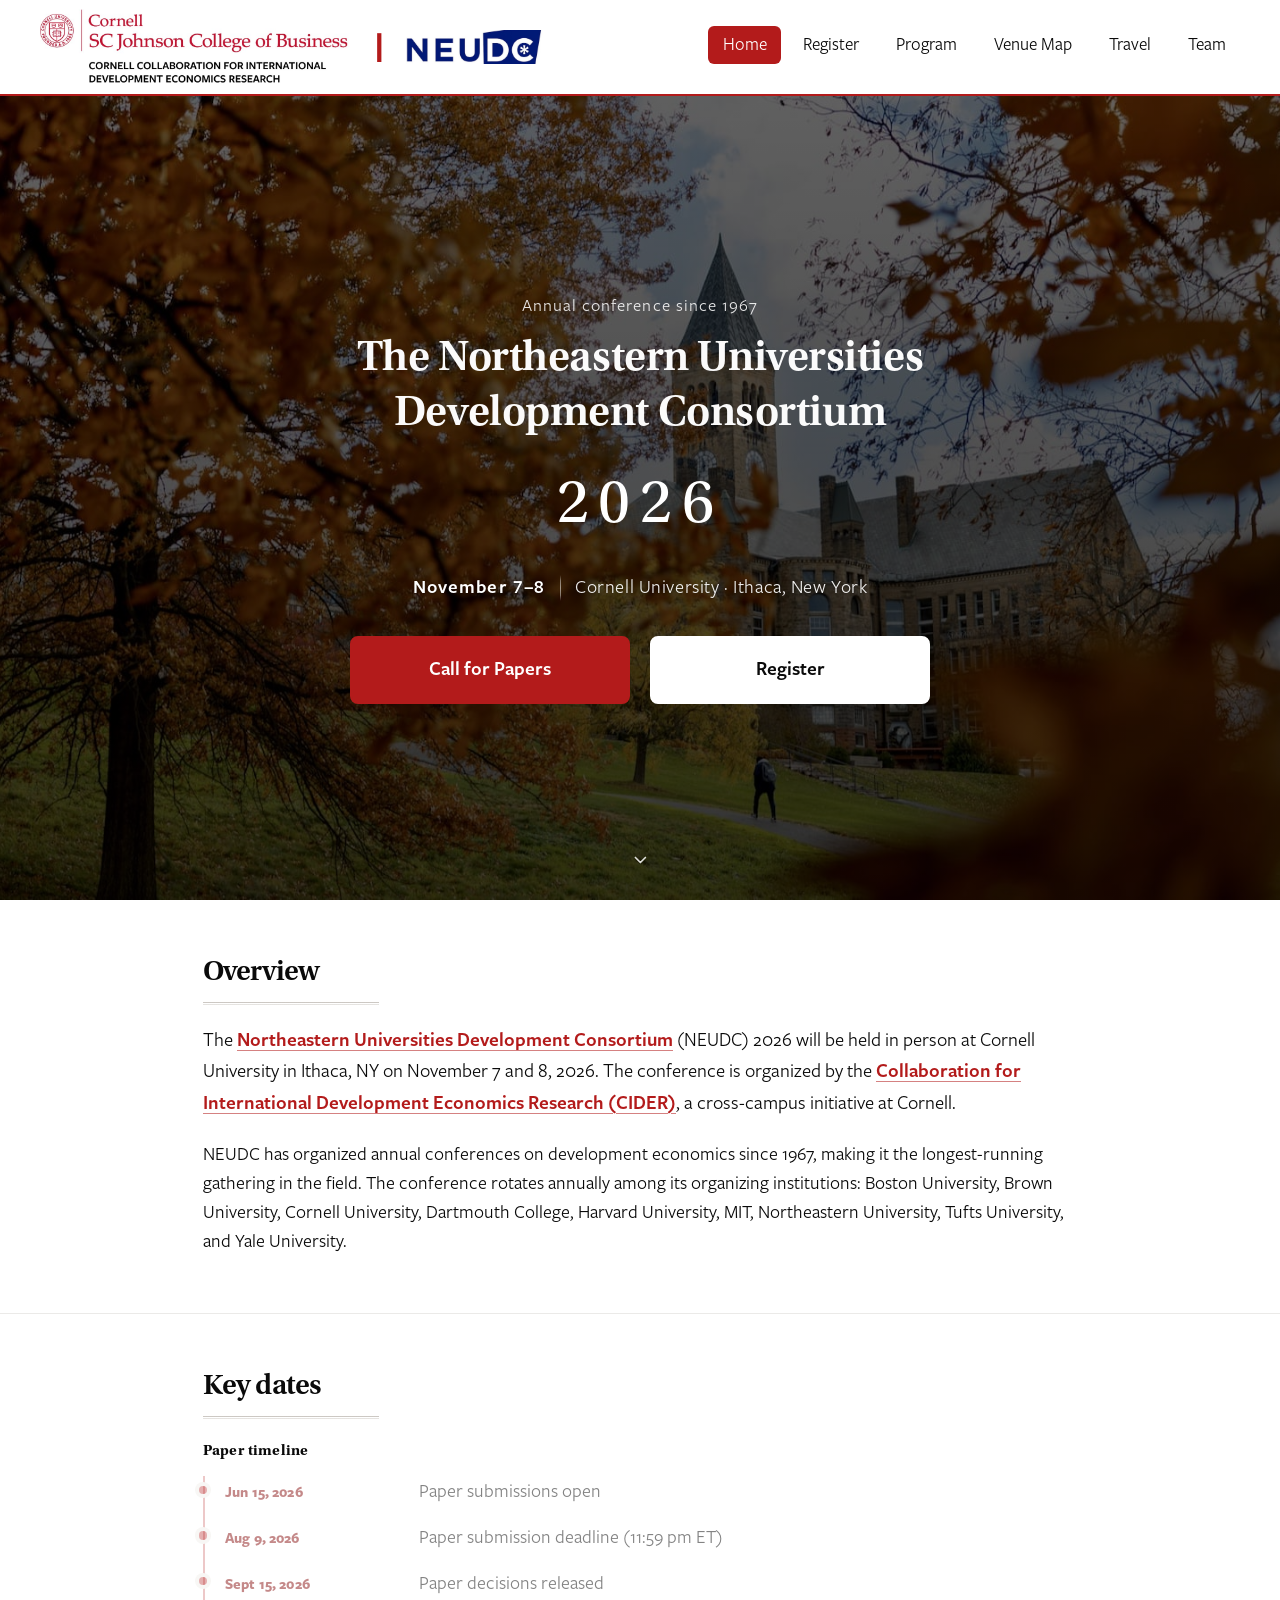
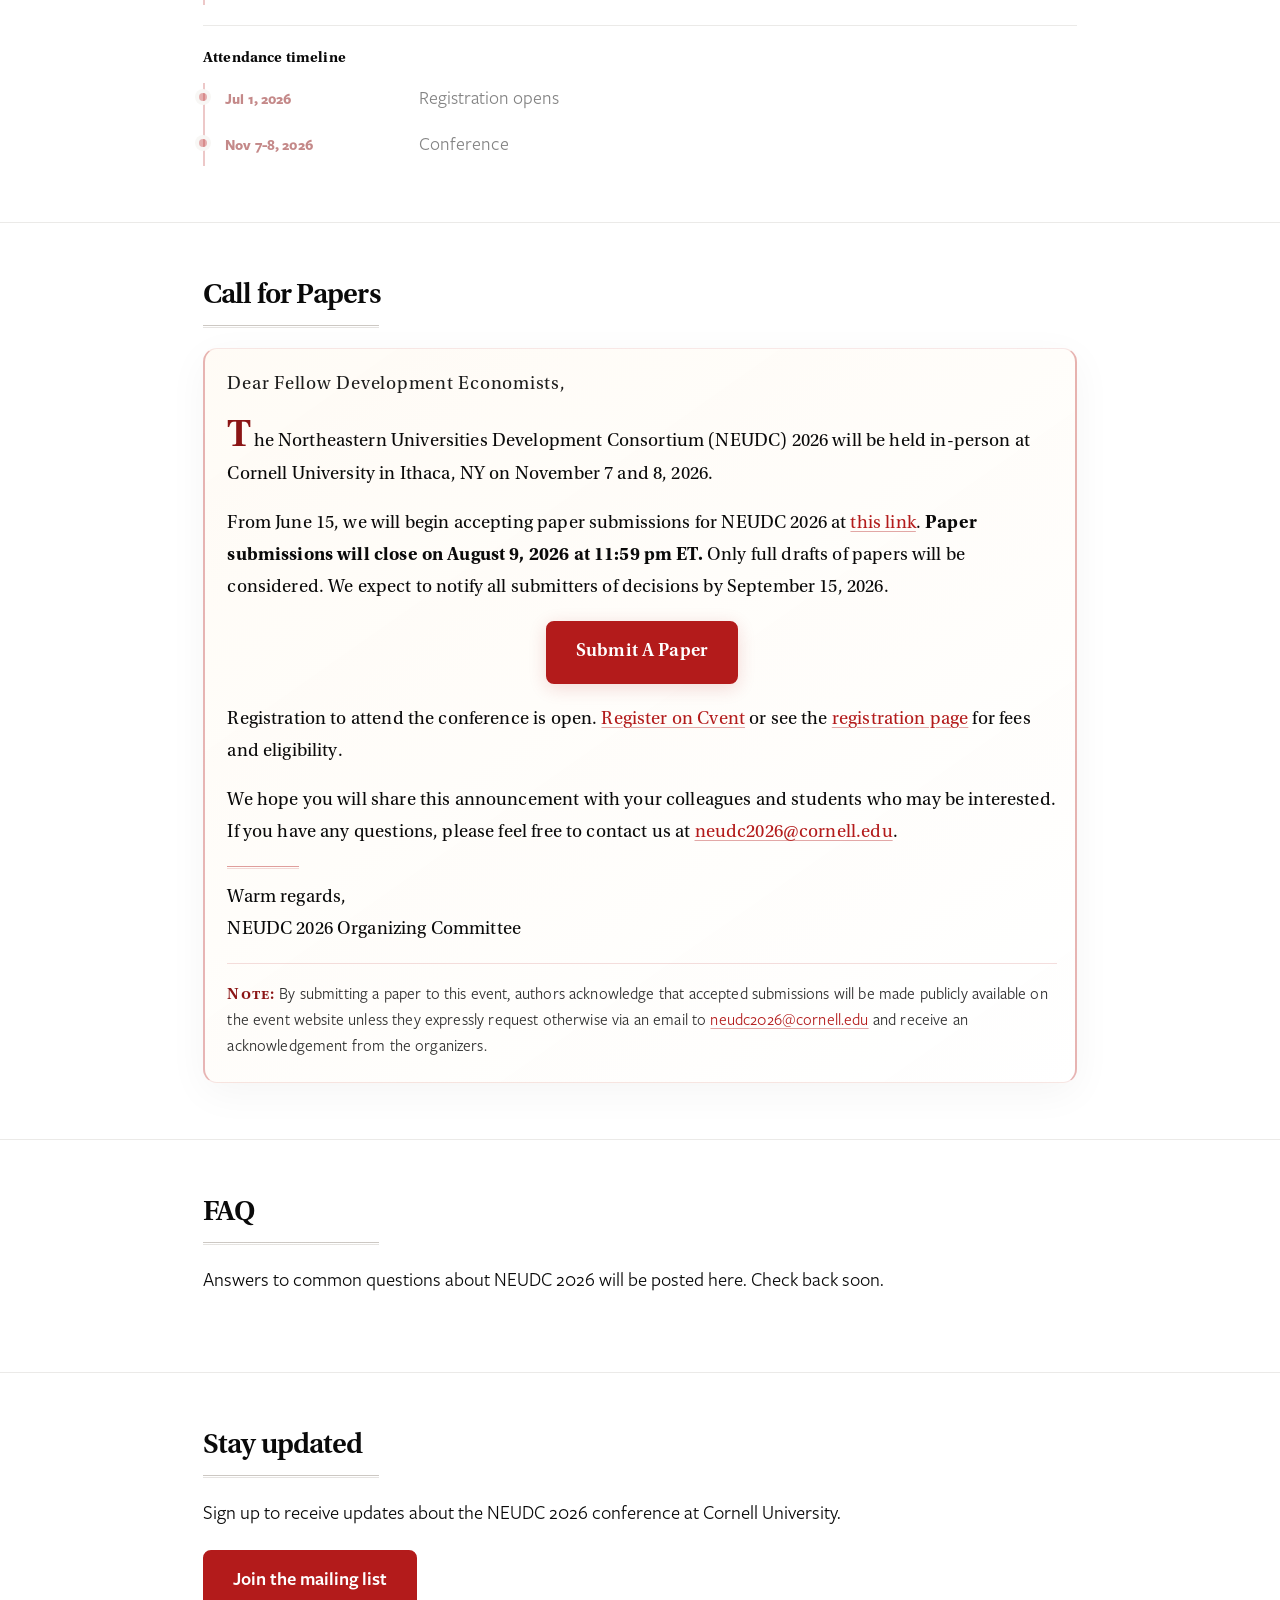
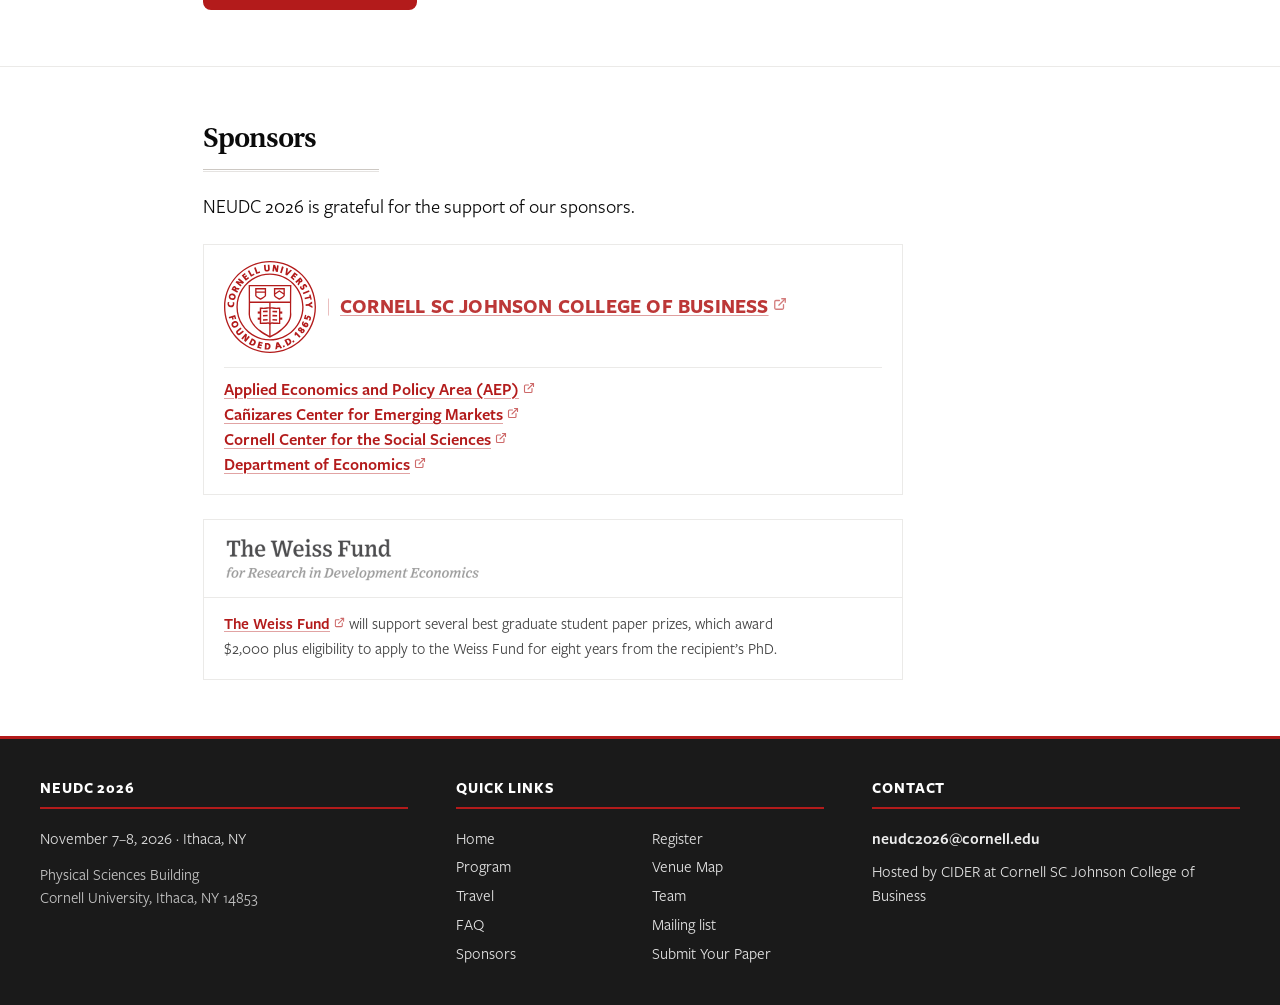
==== commit 54fc64d0: "updates to the nav" ====
--- a/index.html
+++ b/index.html
@@ -198,8 +198,8 @@
           <li><a href="index.html" class="active">Home</a></li>
           <li><a href="register.html">Register</a></li>
           <li><a href="program.html">Program</a></li>
+          <li><a href="venue-map.html">Venue Map</a></li>
           <li><a href="travel.html">Travel</a></li>
-          <li><a href="venue-map.html">Venue Map</a></li>
           <li><a href="team.html">Team</a></li>
         </ul>
       </nav>
@@ -362,8 +362,8 @@
         <a href="index.html">Home</a>
         <a href="register.html">Register</a>
         <a href="program.html">Program</a>
+        <a href="venue-map.html">Venue Map</a>
         <a href="travel.html">Travel</a>
-        <a href="venue-map.html">Venue Map</a>
         <a href="team.html">Team</a>
         <a href="#faq">FAQ</a>
         <a href="#updates">Mailing list</a>
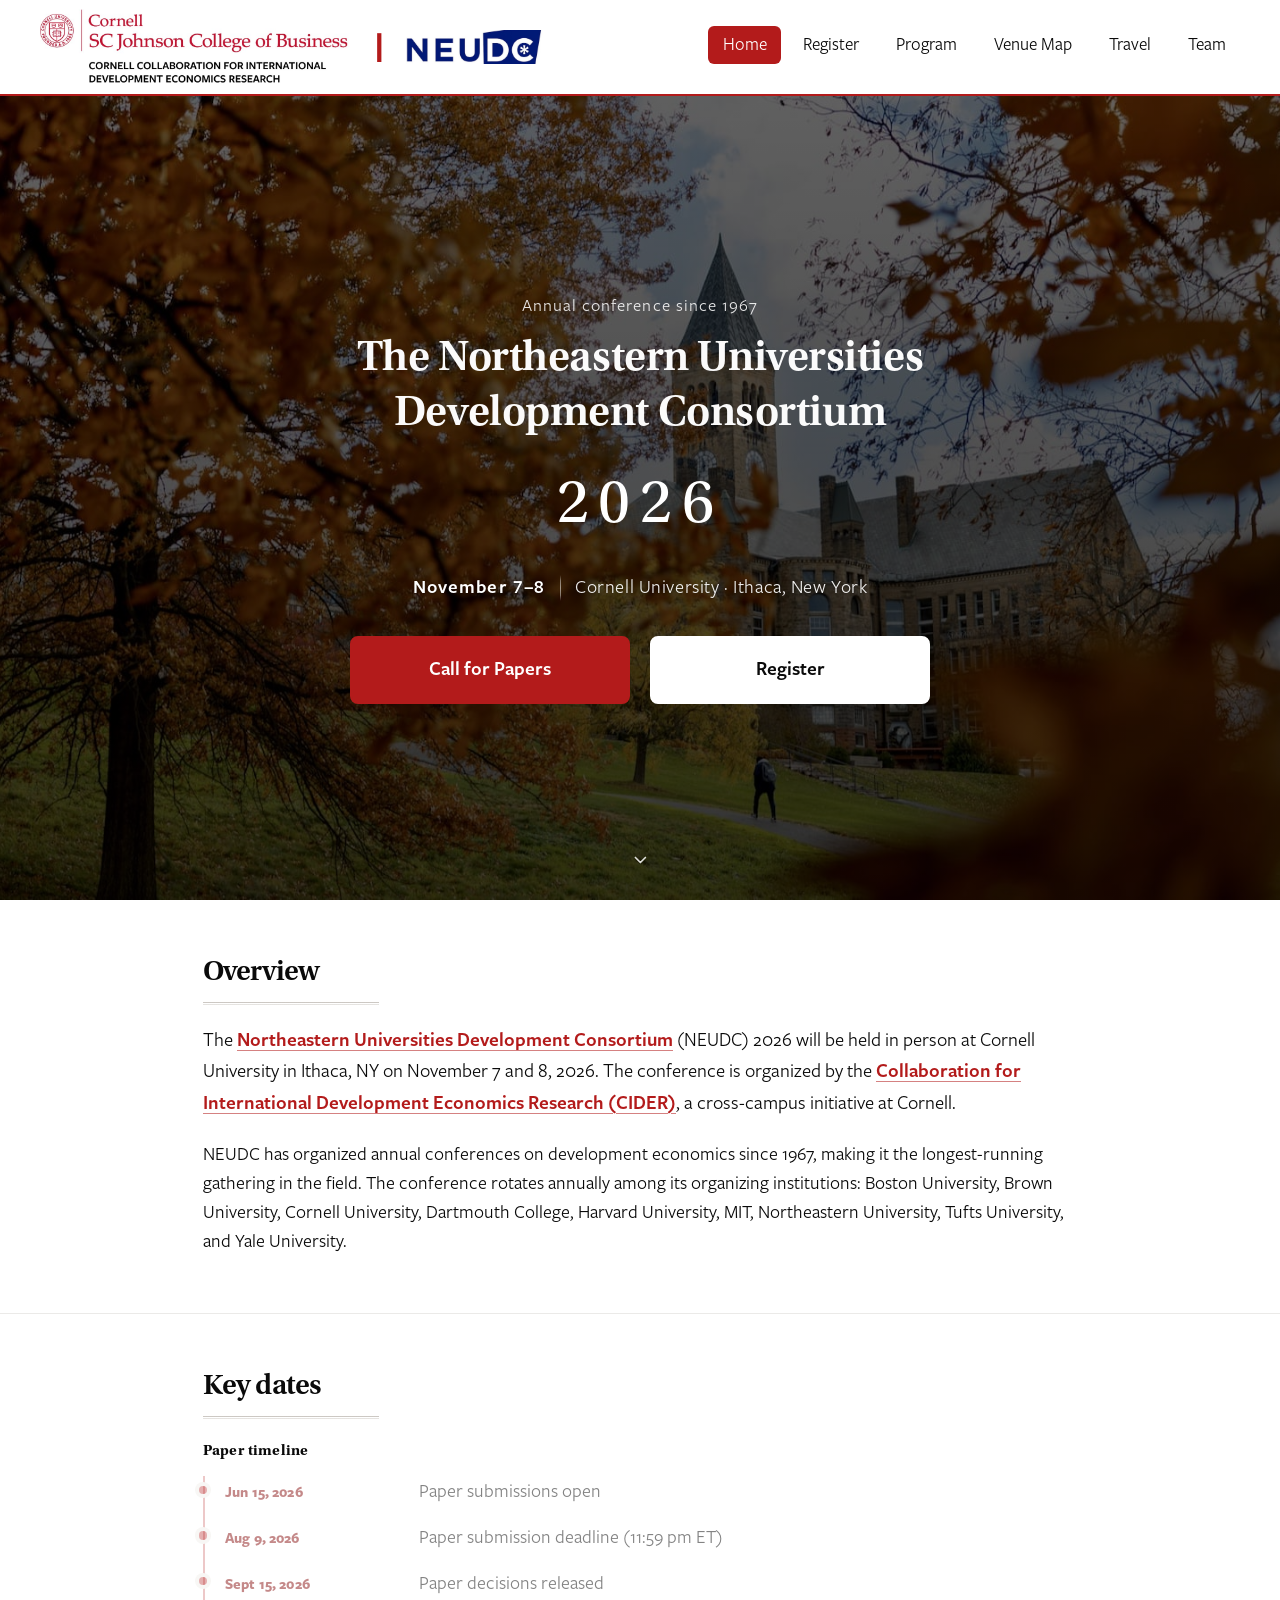
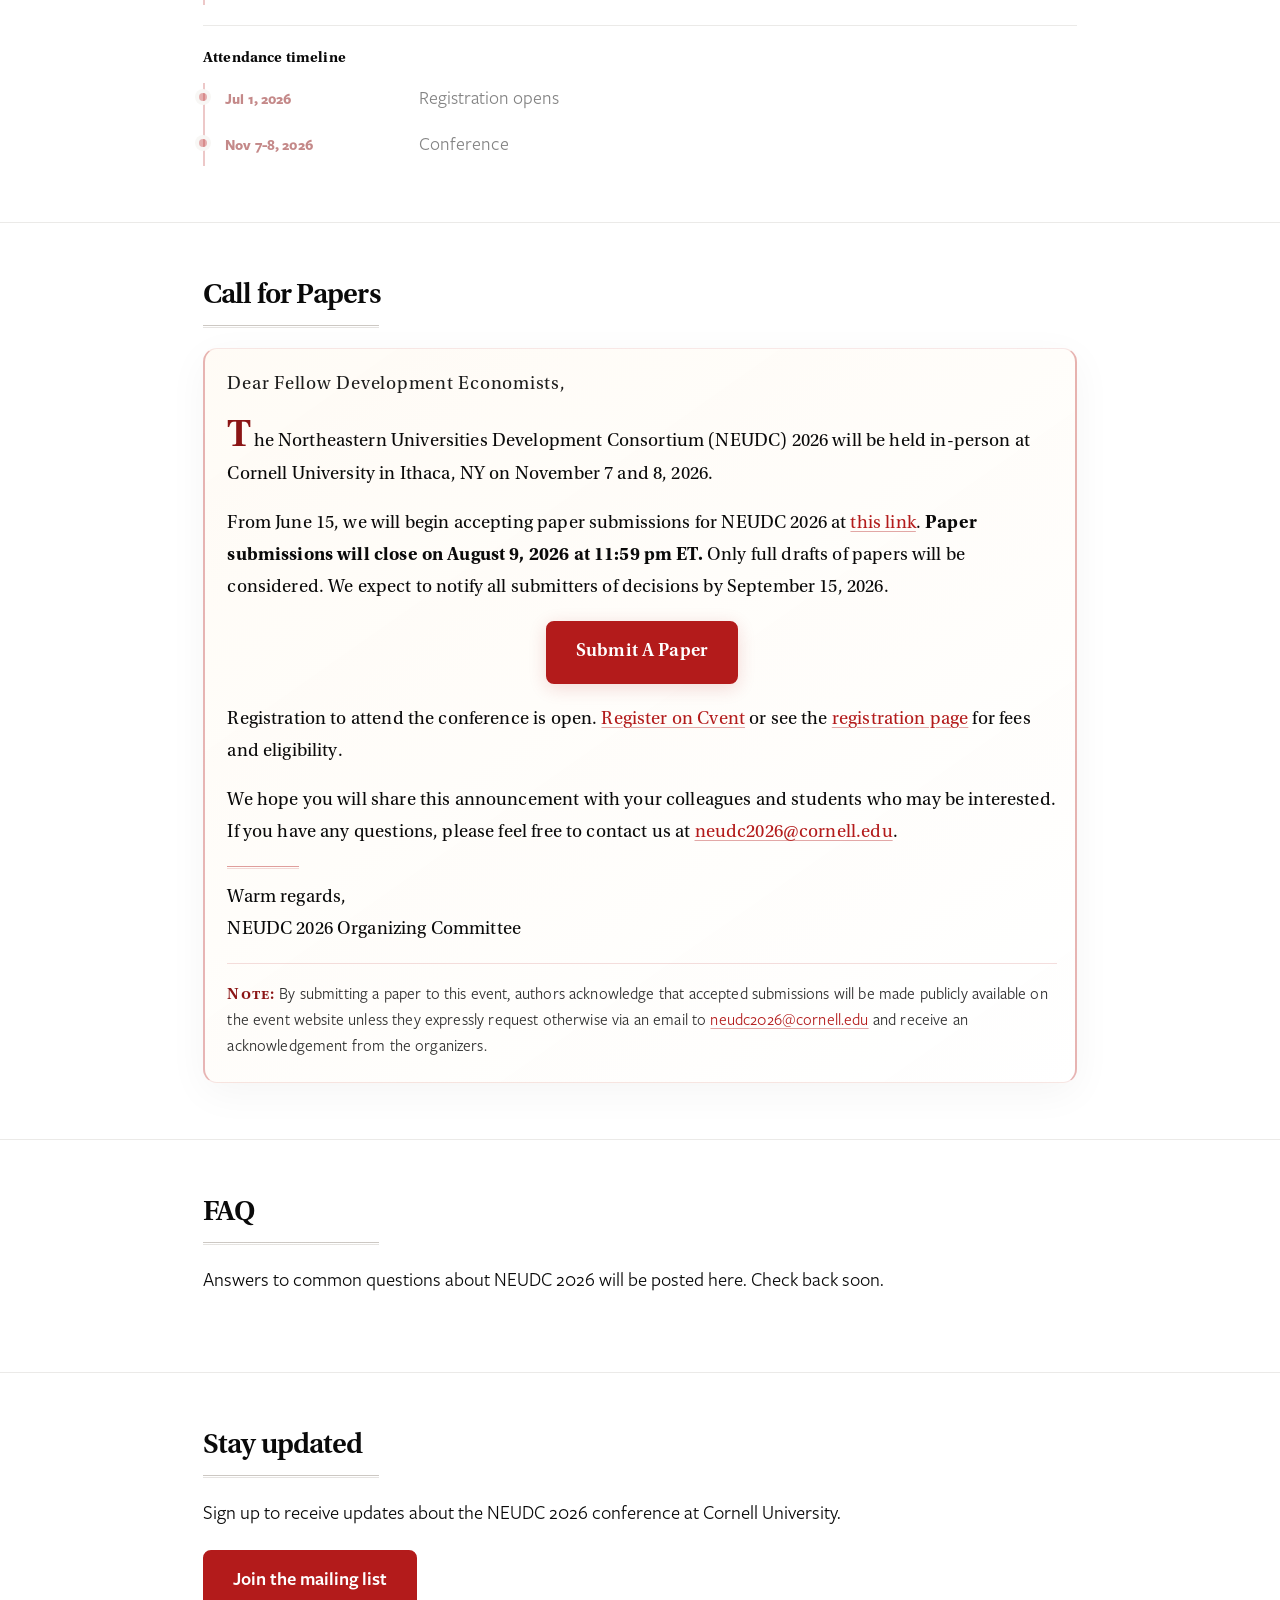
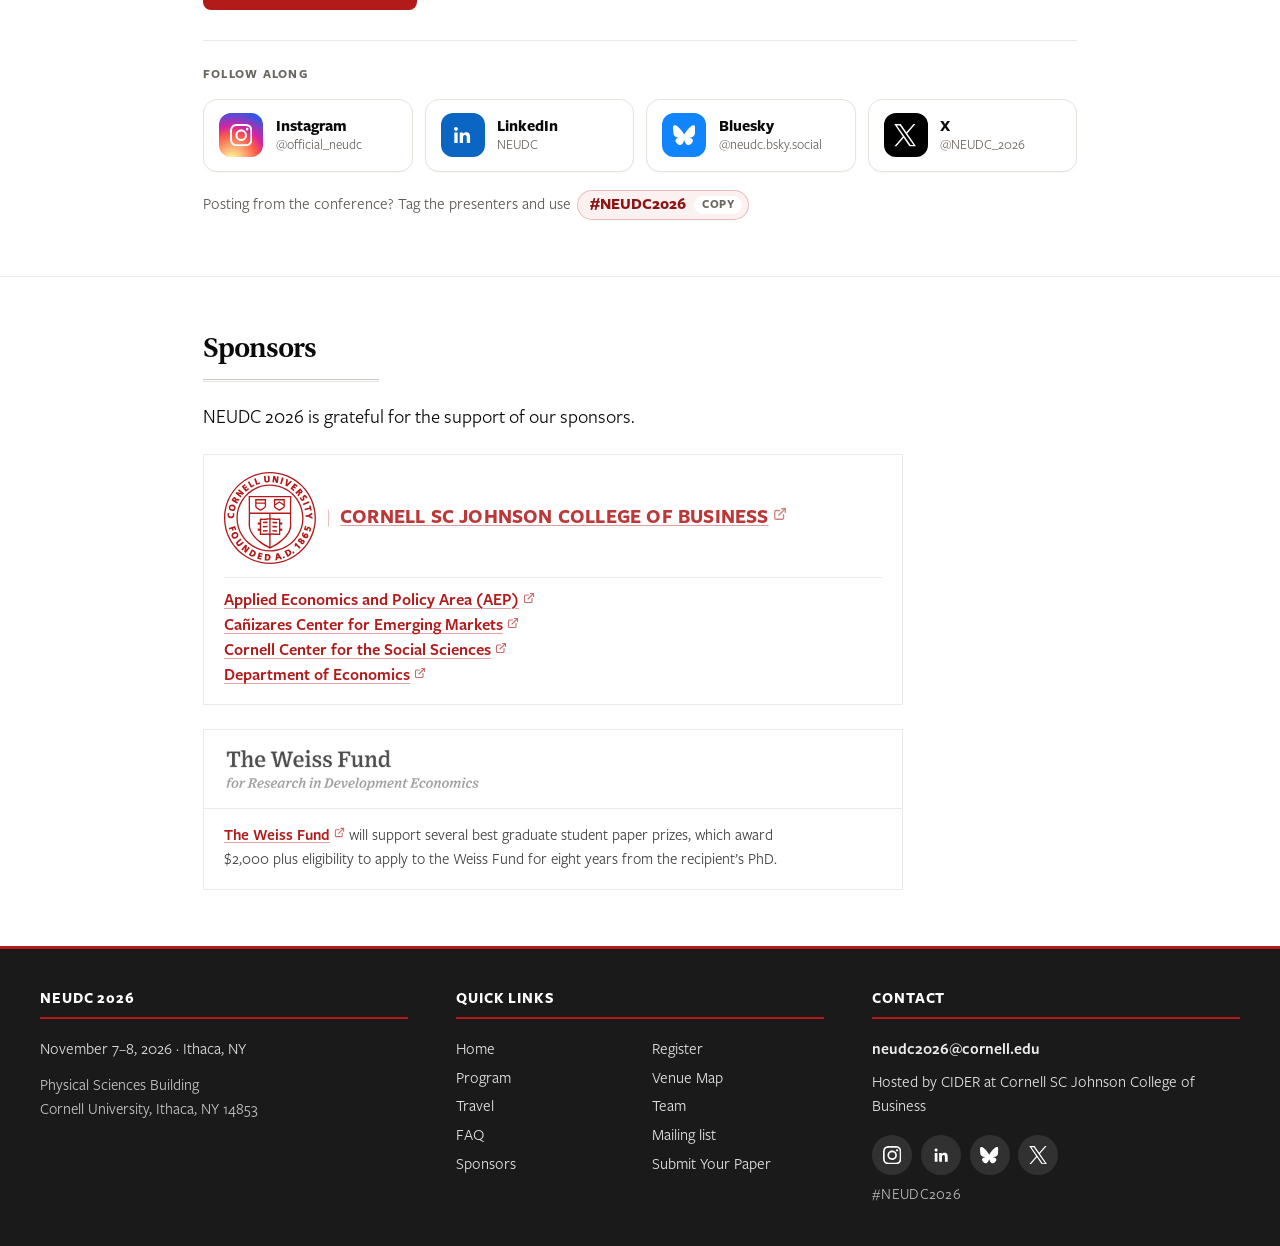
==== commit 2c0cd4c9: "added links to socials" ====
--- a/index.html
+++ b/index.html
@@ -34,6 +34,7 @@
   <meta property="og:image:height" content="512">
   <meta property="og:image:alt" content="Cornell University seal — NEUDC 2026">
   <meta name="twitter:card" content="summary_large_image">
+  <meta name="twitter:site" content="@NEUDC_2026">
   <meta name="twitter:title" content="NEUDC 2026 | Development Economics Conference | Cornell University">
   <meta name="twitter:description" content="NEUDC 2026 at Cornell University, Ithaca, NY — November 7–8, 2026. Call for papers, registration, program, and travel information.">
   <meta name="twitter:image" content="https://cidercornell.github.io/neudc2026/cornell-seal-512.png">
@@ -87,7 +88,13 @@
         "name": "Northeastern Universities Development Consortium",
         "alternateName": ["NEUDC", "NEUDC 2026"],
         "url": "https://neudc.org/",
-        "sameAs": "https://cidercornell.github.io/neudc2026/",
+        "sameAs": [
+          "https://cidercornell.github.io/neudc2026/",
+          "https://www.instagram.com/official_neudc/",
+          "https://www.linkedin.com/company/northeastern-universities-development-consortium/",
+          "https://bsky.app/profile/neudc.bsky.social",
+          "https://x.com/NEUDC_2026"
+        ],
         "logo": "https://cidercornell.github.io/neudc2026/cornell-seal-512.png",
         "email": "neudc2026@cornell.edu",
         "parentOrganization": {
@@ -314,6 +321,11 @@
       <p class="section-updates__action">
         <a href="https://forms.gle/FpJ3Eu2caAadi6Ca9" class="cta cta-primary" target="_blank" rel="noopener noreferrer">Join the mailing list</a>
       </p>
+      <div class="section-updates__social">
+        <p class="section-updates__social-title" id="follow-heading">Follow along</p>
+        <ul class="social-cards" aria-labelledby="follow-heading"><li><a class="social-card social-card--instagram" href="https://www.instagram.com/official_neudc/" target="_blank" rel="noopener noreferrer"><span class="social-card__logo"><svg class="si" aria-hidden="true" focusable="false"><use href="#si-instagram"/></svg></span><span class="social-card__text"><span class="social-card__name">Instagram</span><span class="social-card__handle">@official_neudc</span></span></a></li><li><a class="social-card social-card--linkedin" href="https://www.linkedin.com/company/northeastern-universities-development-consortium/" target="_blank" rel="noopener noreferrer"><span class="social-card__logo"><svg class="si" aria-hidden="true" focusable="false"><use href="#si-linkedin"/></svg></span><span class="social-card__text"><span class="social-card__name">LinkedIn</span><span class="social-card__handle">NEUDC</span></span></a></li><li><a class="social-card social-card--bluesky" href="https://bsky.app/profile/neudc.bsky.social" target="_blank" rel="noopener noreferrer"><span class="social-card__logo"><svg class="si" aria-hidden="true" focusable="false"><use href="#si-bluesky"/></svg></span><span class="social-card__text"><span class="social-card__name">Bluesky</span><span class="social-card__handle">@neudc.bsky.social</span></span></a></li><li><a class="social-card social-card--x" href="https://x.com/NEUDC_2026" target="_blank" rel="noopener noreferrer"><span class="social-card__logo"><svg class="si" aria-hidden="true" focusable="false"><use href="#si-x"/></svg></span><span class="social-card__text"><span class="social-card__name">X</span><span class="social-card__handle">@NEUDC_2026</span></span></a></li></ul>
+        <p class="section-updates__tag">Posting from the conference? Tag the presenters and use <button type="button" class="hashtag-chip" data-copy="#NEUDC2026" aria-label="Copy the hashtag #NEUDC2026"><span class="hashtag-chip__text">#NEUDC2026</span><span class="hashtag-chip__hint" aria-hidden="true">Copy</span></button></p>
+      </div>
     </div>
   </section>
 
@@ -350,6 +362,7 @@
   </section>
 
   <footer class="site-footer">
+    <svg class="si-sprite" aria-hidden="true" focusable="false"><symbol id="si-instagram" viewBox="0 0 24 24"><path d="M7.0301.084c-1.2768.0602-2.1487.264-2.911.5634-.7888.3075-1.4575.72-2.1228 1.3877-.6652.6677-1.075 1.3368-1.3802 2.127-.2954.7638-.4956 1.6365-.552 2.914-.0564 1.2775-.0689 1.6882-.0626 4.947.0062 3.2586.0206 3.6671.0825 4.9473.061 1.2765.264 2.1482.5635 2.9107.308.7889.72 1.4573 1.388 2.1228.6679.6655 1.3365 1.0743 2.1285 1.38.7632.295 1.6361.4961 2.9134.552 1.2773.056 1.6884.069 4.9462.0627 3.2578-.0062 3.668-.0207 4.9478-.0814 1.28-.0607 2.147-.2652 2.9098-.5633.7889-.3086 1.4578-.72 2.1228-1.3881.665-.6682 1.0745-1.3378 1.3795-2.1284.2957-.7632.4966-1.636.552-2.9124.056-1.2809.0692-1.6898.063-4.948-.0063-3.2583-.021-3.6668-.0817-4.9465-.0607-1.2797-.264-2.1487-.5633-2.9117-.3084-.7889-.72-1.4568-1.3876-2.1228C21.2982 1.33 20.628.9208 19.8378.6165 19.074.321 18.2017.1197 16.9244.0645 15.6471.0093 15.236-.005 11.977.0014 8.718.0076 8.31.0215 7.0301.0839m.1402 21.6932c-1.17-.0509-1.8053-.2453-2.2287-.408-.5606-.216-.96-.4771-1.3819-.895-.422-.4178-.6811-.8186-.9-1.378-.1644-.4234-.3624-1.058-.4171-2.228-.0595-1.2645-.072-1.6442-.079-4.848-.007-3.2037.0053-3.583.0607-4.848.05-1.169.2456-1.805.408-2.2282.216-.5613.4762-.96.895-1.3816.4188-.4217.8184-.6814 1.3783-.9003.423-.1651 1.0575-.3614 2.227-.4171 1.2655-.06 1.6447-.072 4.848-.079 3.2033-.007 3.5835.005 4.8495.0608 1.169.0508 1.8053.2445 2.228.408.5608.216.96.4754 1.3816.895.4217.4194.6816.8176.9005 1.3787.1653.4217.3617 1.056.4169 2.2263.0602 1.2655.0739 1.645.0796 4.848.0058 3.203-.0055 3.5834-.061 4.848-.051 1.17-.245 1.8055-.408 2.2294-.216.5604-.4763.96-.8954 1.3814-.419.4215-.8181.6811-1.3783.9-.4224.1649-1.0577.3617-2.2262.4174-1.2656.0595-1.6448.072-4.8493.079-3.2045.007-3.5825-.006-4.848-.0608M16.953 5.5864A1.44 1.44 0 1 0 18.39 4.144a1.44 1.44 0 0 0-1.437 1.4424M5.8385 12.012c.0067 3.4032 2.7706 6.1557 6.173 6.1493 3.4026-.0065 6.157-2.7701 6.1506-6.1733-.0065-3.4032-2.771-6.1565-6.174-6.1498-3.403.0067-6.156 2.771-6.1496 6.1738M8 12.0077a4 4 0 1 1 4.008 3.9921A3.9996 3.9996 0 0 1 8 12.0077"/></symbol><symbol id="si-linkedin" viewBox="0 0 24 24"><path d="M20.447 20.452h-3.554v-5.569c0-1.328-.027-3.037-1.852-3.037-1.853 0-2.136 1.445-2.136 2.939v5.667H9.351V9h3.414v1.561h.046c.477-.9 1.637-1.85 3.37-1.85 3.601 0 4.267 2.37 4.267 5.455v6.286zM5.337 7.433c-1.144 0-2.063-.926-2.063-2.065 0-1.138.92-2.063 2.063-2.063 1.14 0 2.064.925 2.064 2.063 0 1.139-.925 2.065-2.064 2.065zm1.782 13.019H3.555V9h3.564v11.452z"/></symbol><symbol id="si-bluesky" viewBox="0 0 24 24"><path d="M5.202 2.857C7.954 4.922 10.913 9.11 12 11.358c1.087-2.247 4.046-6.436 6.798-8.501C20.783 1.366 24 .213 24 3.883c0 .732-.42 6.156-.667 7.037-.856 3.061-3.978 3.842-6.755 3.37 4.854.826 6.089 3.562 3.422 6.299-5.065 5.196-7.28-1.304-7.847-2.97-.104-.305-.152-.448-.153-.327 0-.121-.05.022-.153.327-.568 1.666-2.782 8.166-7.847 2.97-2.667-2.737-1.432-5.473 3.422-6.3-2.777.473-5.899-.308-6.755-3.369C.42 10.04 0 4.615 0 3.883c0-3.67 3.217-2.517 5.202-1.026"/></symbol><symbol id="si-x" viewBox="0 0 24 24"><path d="M14.234 10.162 22.977 0h-2.072l-7.591 8.824L7.251 0H.258l9.168 13.343L.258 24H2.33l8.016-9.318L16.749 24h6.993zm-2.837 3.299-.929-1.329L3.076 1.56h3.182l5.965 8.532.929 1.329 7.754 11.09h-3.182z"/></symbol></svg>
     <div class="site-footer__wrap">
       <div class="site-footer__brand">
         <h3 class="site-footer__col-title">NEUDC 2026</h3>
@@ -375,6 +388,8 @@
         <h3 class="site-footer__col-title">Contact</h3>
         <p class="site-footer__contact-line"><a href="mailto:neudc2026@cornell.edu" class="site-footer__link" title="Email neudc2026@cornell.edu">neudc2026@cornell.edu</a></p>
         <p class="site-footer__contact-line">Hosted by CIDER at Cornell SC Johnson College of Business</p>
+        <ul class="site-social" aria-label="NEUDC on social media"><li><a class="site-social__a site-social__a--instagram" href="https://www.instagram.com/official_neudc/" target="_blank" rel="noopener noreferrer" aria-label="NEUDC on Instagram" title="Instagram"><svg class="si" aria-hidden="true" focusable="false"><use href="#si-instagram"/></svg></a></li><li><a class="site-social__a site-social__a--linkedin" href="https://www.linkedin.com/company/northeastern-universities-development-consortium/" target="_blank" rel="noopener noreferrer" aria-label="NEUDC on LinkedIn" title="LinkedIn"><svg class="si" aria-hidden="true" focusable="false"><use href="#si-linkedin"/></svg></a></li><li><a class="site-social__a site-social__a--bluesky" href="https://bsky.app/profile/neudc.bsky.social" target="_blank" rel="noopener noreferrer" aria-label="NEUDC on Bluesky" title="Bluesky"><svg class="si" aria-hidden="true" focusable="false"><use href="#si-bluesky"/></svg></a></li><li><a class="site-social__a site-social__a--x" href="https://x.com/NEUDC_2026" target="_blank" rel="noopener noreferrer" aria-label="NEUDC on X" title="X"><svg class="si" aria-hidden="true" focusable="false"><use href="#si-x"/></svg></a></li></ul>
+        <p class="site-footer__contact-line site-footer__tag">#NEUDC2026</p>
       </div>
     </div>
   </footer>
@@ -502,5 +517,21 @@
       document.querySelectorAll('.key-dates-list[data-timeline]').forEach(applyTimeline);
     })();
   </script>
+  <script>
+    (function() {
+      var chip = document.querySelector('.hashtag-chip');
+      if (!chip) return;
+      var hint = chip.querySelector('.hashtag-chip__hint');
+      chip.addEventListener('click', function() {
+        var text = chip.getAttribute('data-copy');
+        function done() {
+          hint.textContent = 'Copied';
+          chip.classList.add('is-copied');
+          setTimeout(function() { hint.textContent = 'Copy'; chip.classList.remove('is-copied'); }, 1600);
+        }
+        if (navigator.clipboard && navigator.clipboard.writeText) navigator.clipboard.writeText(text).then(done, function() {});
+      });
+    })();
+  </script>
 </body>
 </html>
--- a/styles.css
+++ b/styles.css
@@ -5840,3 +5840,192 @@
   line-height: 28px;
   text-align: center;
 }
+
+/* Social media links: footer icons on every page, account cards on the home page */
+.si-sprite { position: absolute; width: 0; height: 0; overflow: hidden; }
+
+.si { display: block; width: 1.1rem; height: 1.1rem; fill: currentColor; flex: none; }
+
+/* Brand colors */
+.social-card--instagram .social-card__logo,
+.site-footer .site-social__a--instagram:hover,
+.site-footer .site-social__a--instagram:focus-visible {
+  background: radial-gradient(circle at 30% 107%, #fdf497 0%, #fdf497 5%, #fd5949 45%, #d6249f 60%, #285aeb 90%);
+}
+.social-card--linkedin .social-card__logo,
+.site-footer .site-social__a--linkedin:hover,
+.site-footer .site-social__a--linkedin:focus-visible { background: #0a66c2; }
+.social-card--bluesky .social-card__logo,
+.site-footer .site-social__a--bluesky:hover,
+.site-footer .site-social__a--bluesky:focus-visible { background: #1185fe; }
+.social-card--x .social-card__logo { background: #000; }
+.site-footer .site-social__a--x:hover,
+.site-footer .site-social__a--x:focus-visible { background: #fff; color: #000; }
+
+/* Footer */
+.site-social {
+  display: flex;
+  flex-wrap: wrap;
+  gap: 0.55rem;
+  margin: 0.45rem 0 0;
+  padding: 0;
+  list-style: none;
+}
+
+.site-social li { margin: 0; padding: 0; }
+
+.site-social li::before { content: none; }
+
+.site-footer .site-social__a {
+  display: grid;
+  place-items: center;
+  width: 2.5rem;
+  height: 2.5rem;
+  border-radius: 50%;
+  background: rgba(255, 255, 255, 0.1);
+  color: #fff;
+  text-decoration: none;
+  transition: background 0.18s ease, color 0.18s ease, transform 0.18s ease;
+}
+
+.site-footer .site-social__a:hover { transform: translateY(-2px); }
+
+.site-footer .site-social__a:focus-visible { outline: 2px solid #fff; outline-offset: 2px; }
+
+.site-footer .site-social__a .si { width: 1.15rem; height: 1.15rem; }
+
+.site-footer__tag { color: rgba(255, 255, 255, 0.7); font-size: 0.95rem; letter-spacing: 0.02em; }
+
+/* Home page: Follow along */
+.section-updates__social {
+  margin-top: 1.9rem;
+  padding-top: 1.5rem;
+  border-top: 1px solid var(--border-light);
+}
+
+.section-updates .section-updates__social p.section-updates__social-title {
+  margin: 0 0 0.8rem;
+  font-size: 0.78rem;
+  font-weight: 700;
+  letter-spacing: 0.1em;
+  text-transform: uppercase;
+  color: #6b655f;
+}
+
+.social-cards {
+  display: grid;
+  grid-template-columns: repeat(4, minmax(0, 1fr));
+  gap: 0.75rem;
+  margin: 0;
+  padding: 0;
+  list-style: none;
+}
+
+.social-cards li { margin: 0; padding: 0; min-width: 0; }
+
+.social-cards li::before { content: none; }
+
+.social-card {
+  display: flex;
+  align-items: center;
+  gap: 0.8rem;
+  height: 100%;
+  padding: 0.85rem 0.95rem;
+  border: 1px solid #e7e3dd;
+  border-radius: 14px;
+  background: var(--white);
+  color: var(--text);
+  text-decoration: none;
+  box-shadow: 0 1px 2px rgba(0, 0, 0, 0.04);
+  transition: border-color 0.18s ease, box-shadow 0.18s ease, transform 0.18s ease;
+}
+
+.social-card:hover {
+  border-color: #d6d0c7;
+  box-shadow: 0 6px 18px rgba(0, 0, 0, 0.08);
+  transform: translateY(-2px);
+}
+
+.social-card:focus-visible { outline: 2px solid var(--cornell-blue); outline-offset: 2px; }
+
+.social-card__logo {
+  display: grid;
+  place-items: center;
+  flex: none;
+  width: 2.75rem;
+  height: 2.75rem;
+  border-radius: 12px;
+  color: #fff;
+}
+
+.social-card__logo .si { width: 1.4rem; height: 1.4rem; }
+
+.social-card__text { display: flex; flex-direction: column; min-width: 0; line-height: 1.25; }
+
+.social-card__name { font-weight: 700; font-size: 1rem; }
+
+.social-card__handle {
+  overflow: hidden;
+  font-size: 0.86rem;
+  color: #6b655f;
+  text-overflow: ellipsis;
+  white-space: nowrap;
+}
+
+.section-updates .section-updates__social p.section-updates__tag {
+  margin: 1.1rem 0 0;
+  font-size: 1rem;
+  line-height: 1.9;
+  color: #5c5752;
+}
+
+.hashtag-chip {
+  display: inline-flex;
+  align-items: center;
+  gap: 0.5rem;
+  margin-left: 0.15rem;
+  padding: 0.2rem 0.35rem 0.2rem 0.75rem;
+  border: 1px solid rgba(179, 27, 27, 0.25);
+  border-radius: 999px;
+  background: rgba(179, 27, 27, 0.06);
+  color: var(--cornell-red-dark);
+  font: inherit;
+  font-weight: 700;
+  line-height: 1.4;
+  vertical-align: baseline;
+  cursor: pointer;
+}
+
+.hashtag-chip__hint {
+  padding: 0.05rem 0.5rem;
+  border-radius: 999px;
+  background: var(--white);
+  font-size: 0.75rem;
+  font-weight: 700;
+  letter-spacing: 0.04em;
+  text-transform: uppercase;
+  color: #6b655f;
+}
+
+.hashtag-chip:hover { border-color: var(--cornell-red); }
+
+.hashtag-chip.is-copied .hashtag-chip__hint { background: var(--cornell-red); color: #fff; }
+
+.hashtag-chip:focus-visible { outline: 2px solid var(--cornell-blue); outline-offset: 2px; }
+
+@media (max-width: 900px) {
+  .social-cards { grid-template-columns: repeat(2, minmax(0, 1fr)); }
+}
+
+@media (max-width: 560px) {
+  .social-cards { grid-template-columns: 1fr; gap: 0.6rem; }
+  .social-card { padding: 0.75rem 0.9rem; }
+  .social-card__text { flex-direction: row; align-items: baseline; flex-wrap: wrap; gap: 0 0.6rem; }
+}
+
+@media (prefers-reduced-motion: reduce) {
+  .social-card, .site-footer .site-social__a { transition: none; }
+  .social-card:hover, .site-footer .site-social__a:hover { transform: none; }
+}
+
+@media print { .site-social, .section-updates__social { display: none; } }
